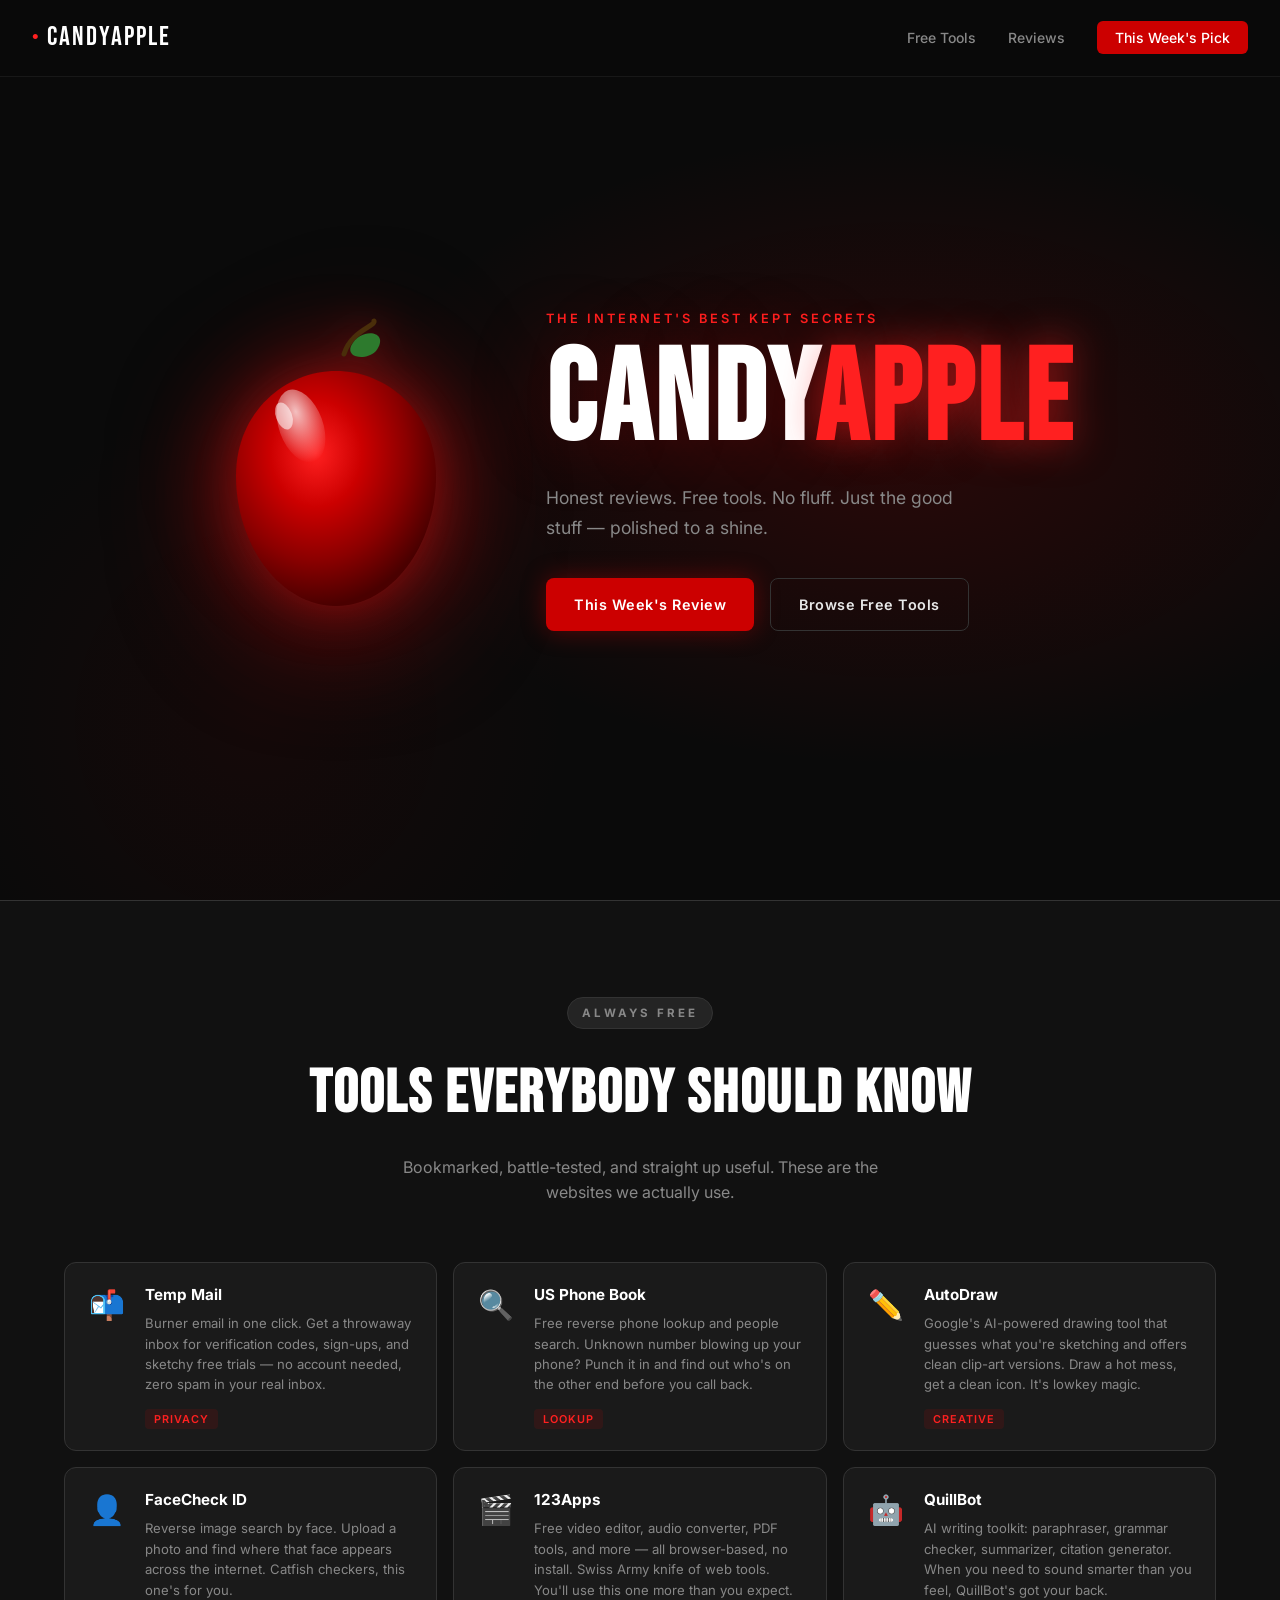
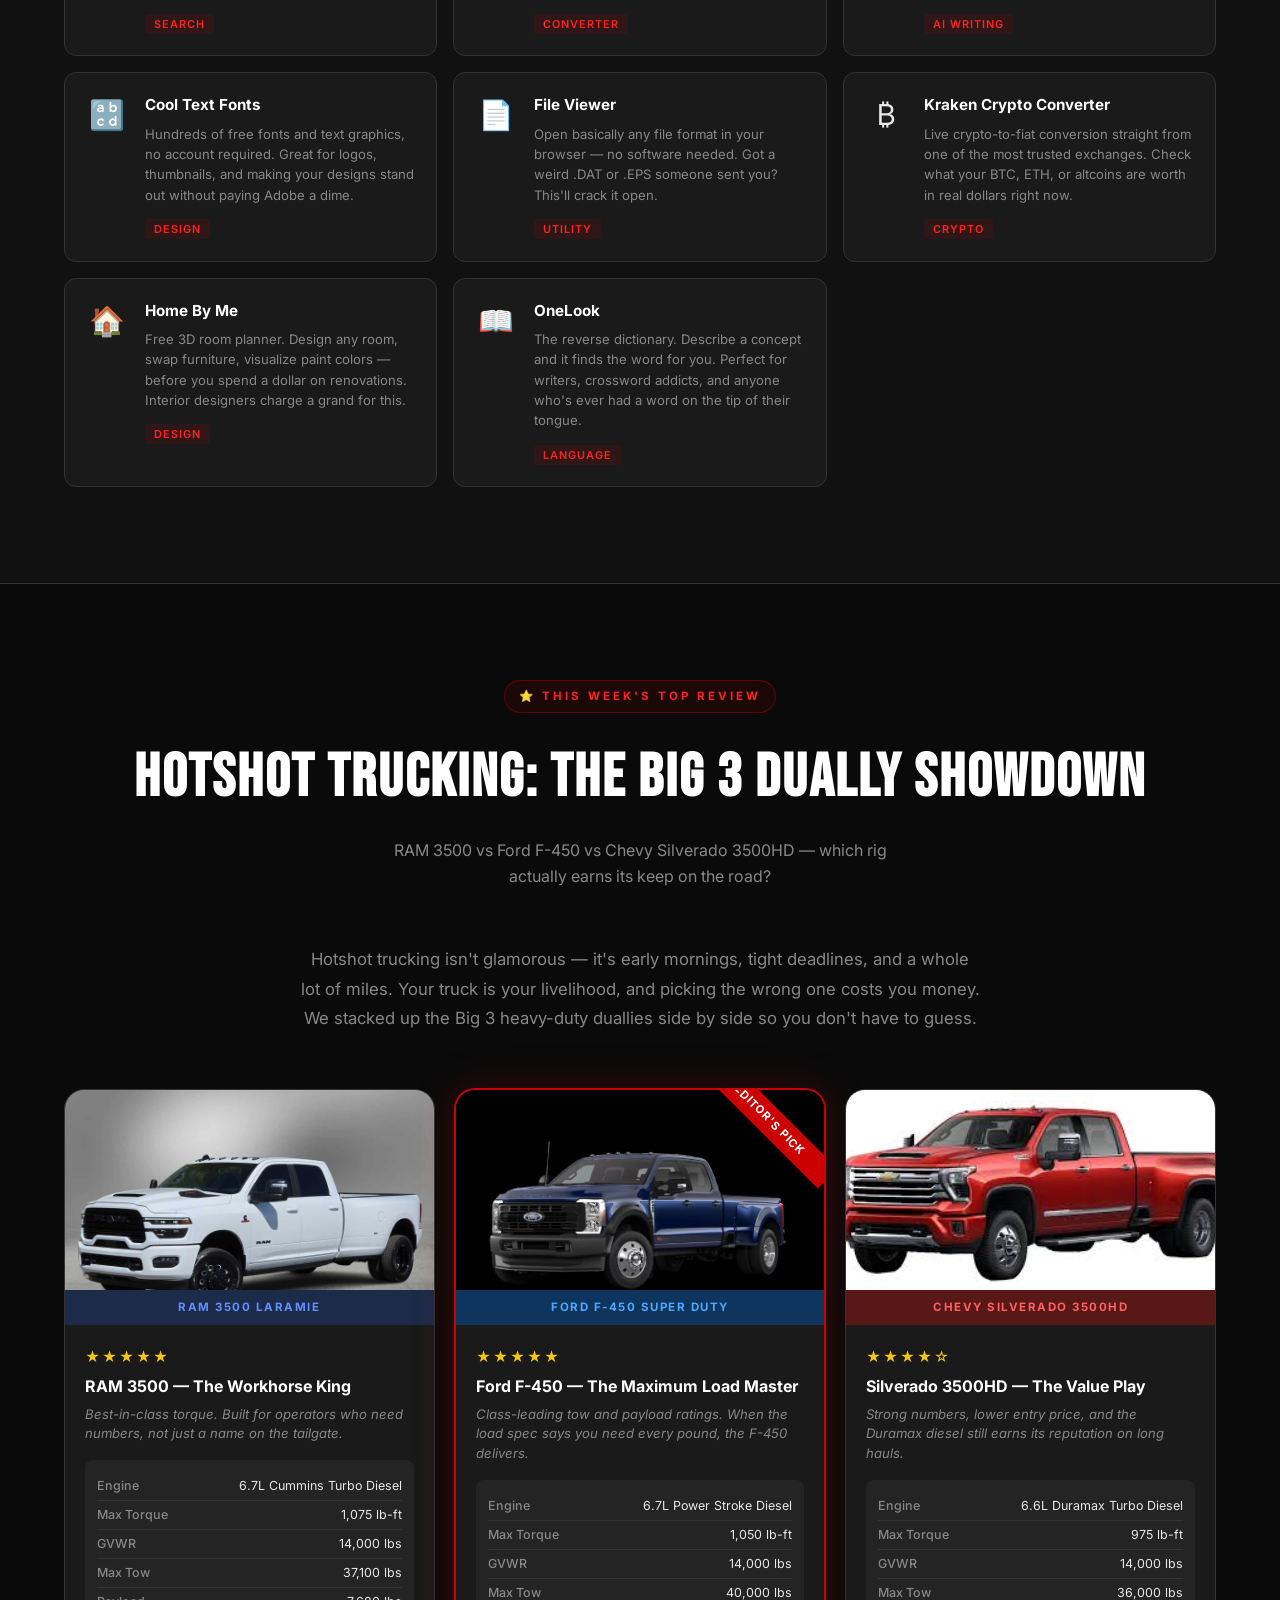
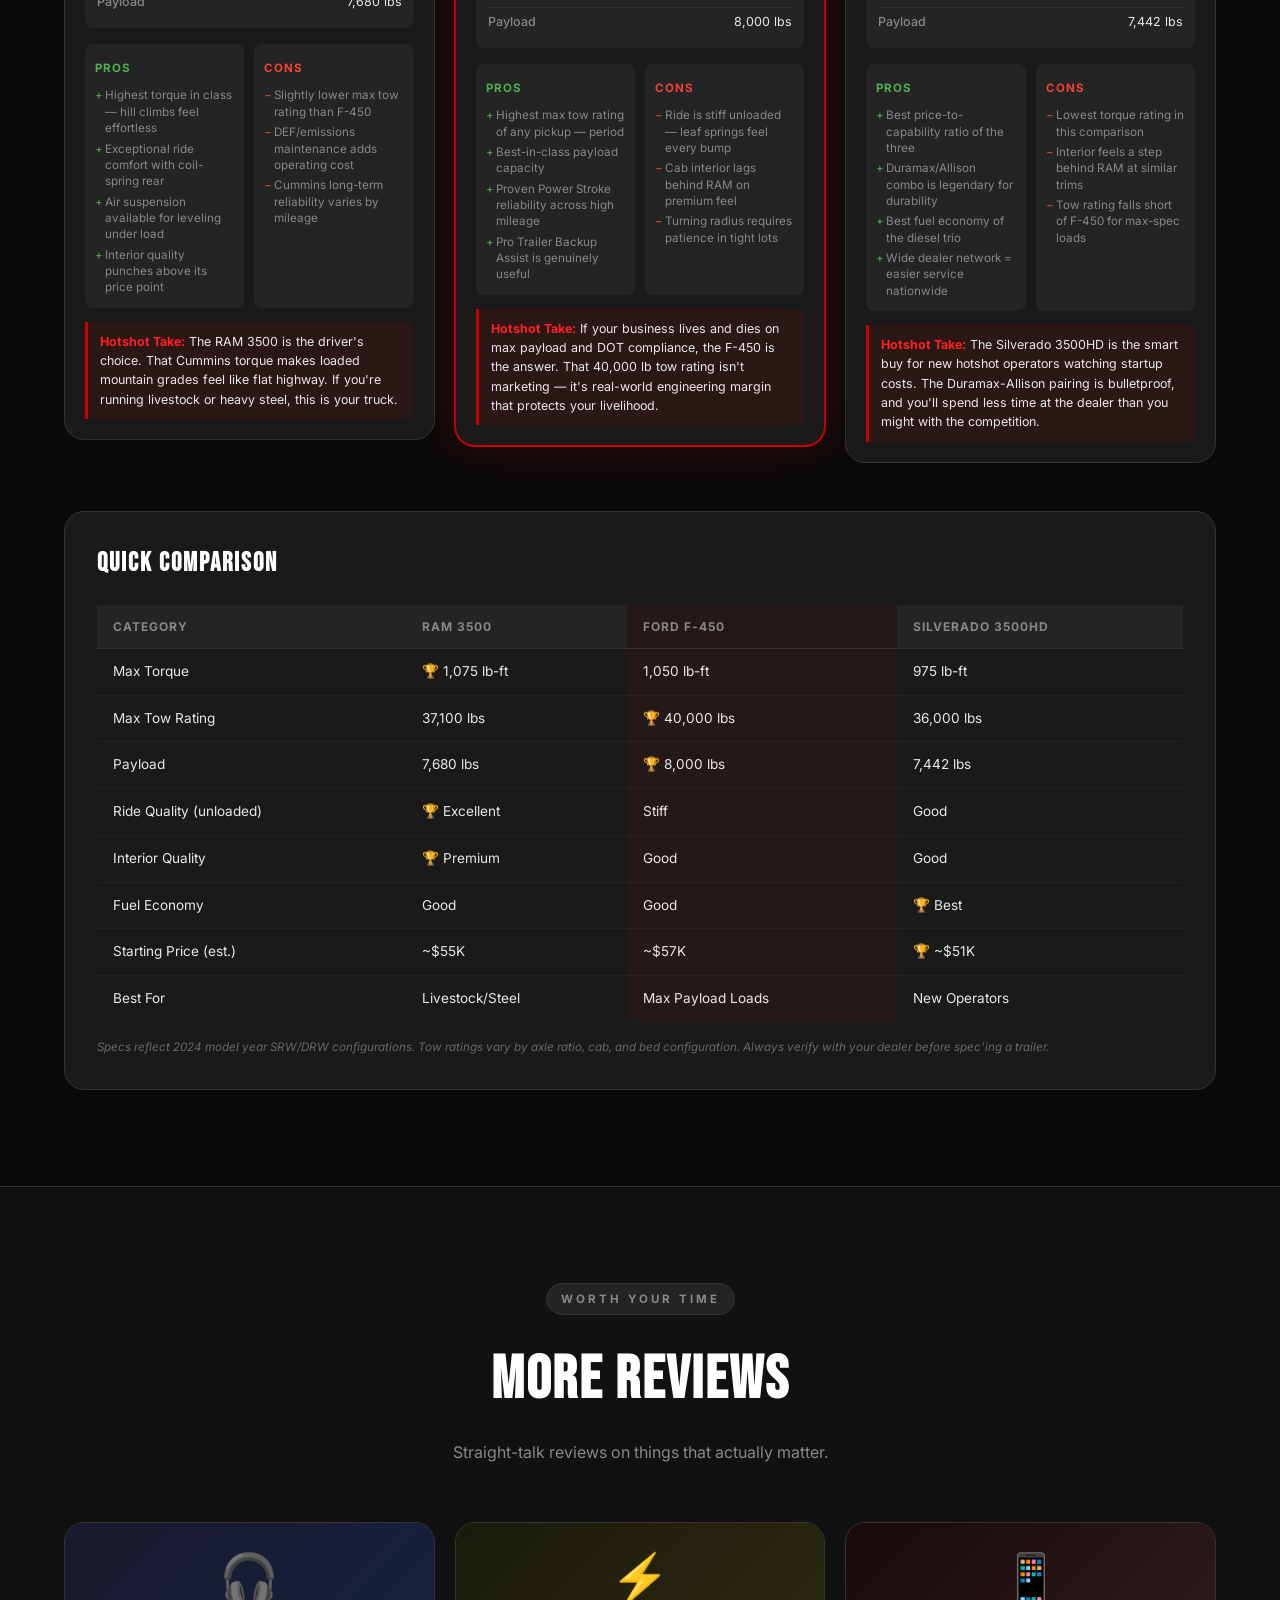
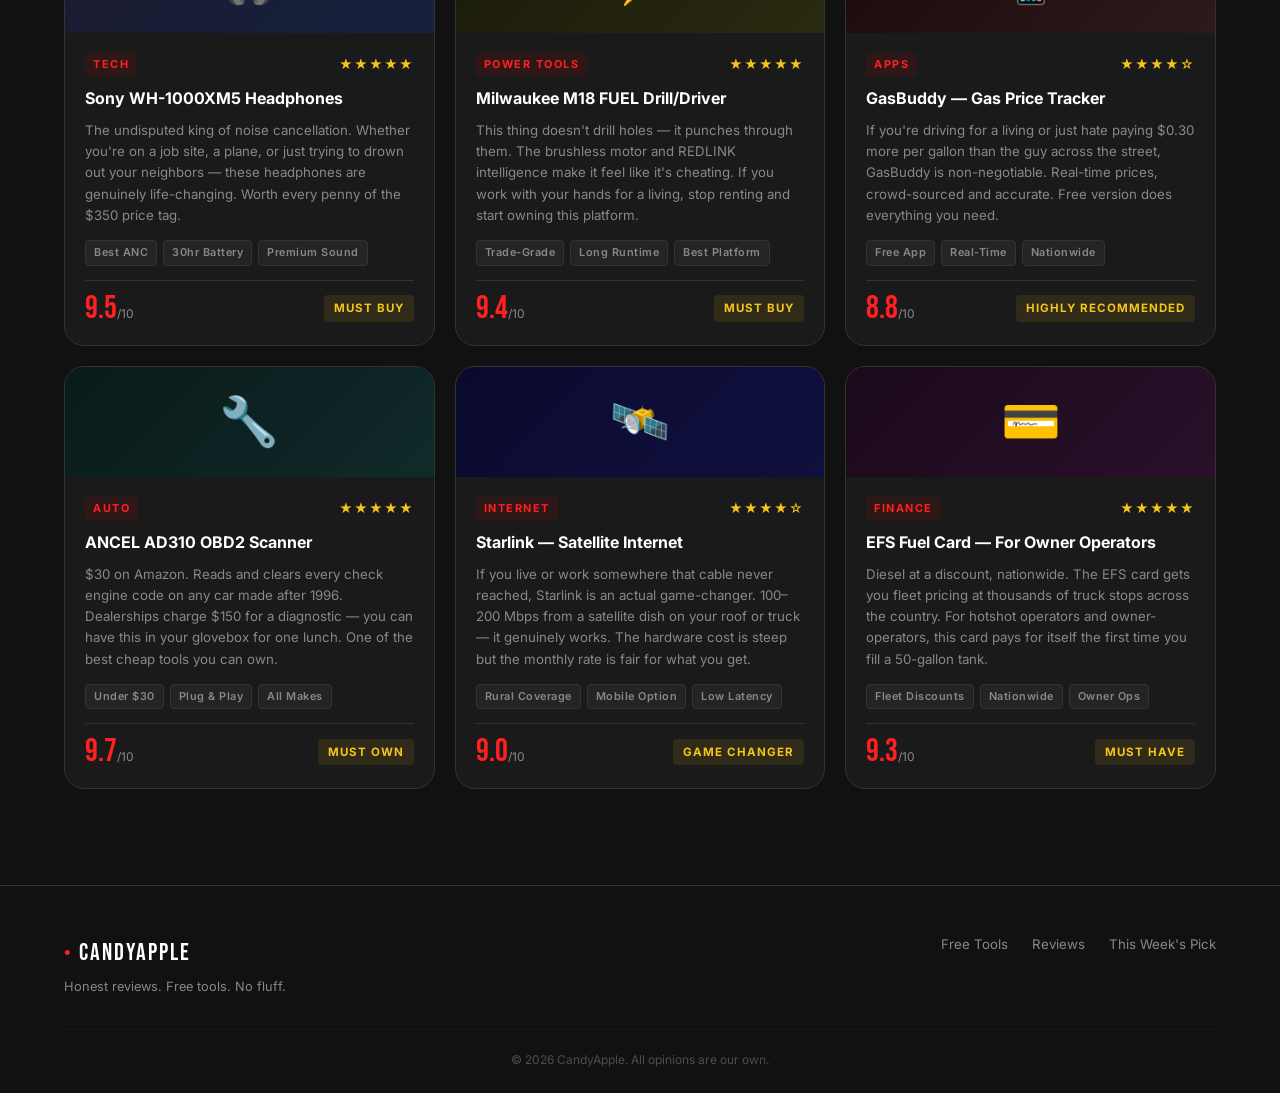
==== index.html @ c49ccd44 "Build CandyApple app — reviews platform with hotshot truck showdown - Hero with glossy candy apple S" ====
<!DOCTYPE html>
<html lang="en">
<head>
  <meta charset="UTF-8" />
  <meta name="viewport" content="width=device-width, initial-scale=1.0" />
  <title>CandyApple — Reviews & Free Tools Worth Knowing</title>
  <link rel="preconnect" href="https://fonts.googleapis.com" />
  <link href="https://fonts.googleapis.com/css2?family=Bebas+Neue&family=Inter:wght@400;500;600;700&display=swap" rel="stylesheet" />
  <link rel="stylesheet" href="style.css" />
</head>
<body>

  <!-- NAV -->
  <nav class="nav">
    <a href="#" class="nav-logo">
      <span class="apple-dot">&#8226;</span> CandyApple
    </a>
    <ul class="nav-links">
      <li><a href="#tools">Free Tools</a></li>
      <li><a href="#reviews">Reviews</a></li>
      <li><a href="#top-review" class="nav-cta">This Week's Pick</a></li>
    </ul>
  </nav>

  <!-- HERO -->
  <section class="hero" id="home">
    <div class="hero-bg"></div>
    <div class="apple-visual">
      <div class="apple-glow"></div>
      <svg class="apple-svg" viewBox="0 0 260 300" xmlns="http://www.w3.org/2000/svg">
        <!-- stem -->
        <path d="M138 38 C145 15, 170 10, 168 5" stroke="#4a2e0a" stroke-width="5" fill="none" stroke-linecap="round"/>
        <!-- leaf -->
        <path d="M145 30 C155 10, 185 15, 170 35 C160 45, 140 42, 145 30Z" fill="#2d7a2d"/>
        <!-- apple body -->
        <path d="M130 55 C80 55, 30 95, 30 160 C30 230, 75 290, 130 290 C185 290, 230 230, 230 160 C230 95, 180 55, 130 55Z" fill="url(#appleGradient)"/>
        <!-- shine highlight -->
        <ellipse cx="95" cy="110" rx="22" ry="38" fill="url(#shineGrad)" transform="rotate(-20 95 110)"/>
        <!-- small secondary shine -->
        <ellipse cx="78" cy="100" rx="8" ry="14" fill="rgba(255,255,255,0.55)" transform="rotate(-20 78 100)"/>
        <defs>
          <radialGradient id="appleGradient" cx="40%" cy="35%" r="65%">
            <stop offset="0%" stop-color="#ff2020"/>
            <stop offset="35%" stop-color="#cc0000"/>
            <stop offset="70%" stop-color="#8b0000"/>
            <stop offset="100%" stop-color="#4a0000"/>
          </radialGradient>
          <radialGradient id="shineGrad" cx="50%" cy="30%" r="70%">
            <stop offset="0%" stop-color="rgba(255,255,255,0.75)"/>
            <stop offset="100%" stop-color="rgba(255,255,255,0)"/>
          </radialGradient>
        </defs>
      </svg>
    </div>
    <div class="hero-text">
      <p class="hero-eyebrow">The Internet's Best Kept Secrets</p>
      <h1 class="hero-title">Candy<span class="red">Apple</span></h1>
      <p class="hero-sub">Honest reviews. Free tools. No fluff. Just the good stuff — polished to a shine.</p>
      <div class="hero-btns">
        <a href="#top-review" class="btn btn-red">This Week's Review</a>
        <a href="#tools" class="btn btn-outline">Browse Free Tools</a>
      </div>
    </div>
  </section>

  <!-- FREE TOOLS GRID -->
  <section class="section tools-section" id="tools">
    <div class="container">
      <div class="section-header">
        <span class="section-tag">Always Free</span>
        <h2>Tools Everybody Should Know</h2>
        <p>Bookmarked, battle-tested, and straight up useful. These are the websites we actually use.</p>
      </div>
      <div class="tools-grid">

        <a href="https://temp-mail.org/en/" target="_blank" class="tool-card">
          <div class="tool-icon">📬</div>
          <div class="tool-body">
            <h3>Temp Mail</h3>
            <p>Burner email in one click. Get a throwaway inbox for verification codes, sign-ups, and sketchy free trials — no account needed, zero spam in your real inbox.</p>
            <span class="tool-tag">Privacy</span>
          </div>
        </a>

        <a href="https://www.usphonebook.com/" target="_blank" class="tool-card">
          <div class="tool-icon">🔍</div>
          <div class="tool-body">
            <h3>US Phone Book</h3>
            <p>Free reverse phone lookup and people search. Unknown number blowing up your phone? Punch it in and find out who's on the other end before you call back.</p>
            <span class="tool-tag">Lookup</span>
          </div>
        </a>

        <a href="https://autodraw.com/" target="_blank" class="tool-card">
          <div class="tool-icon">✏️</div>
          <div class="tool-body">
            <h3>AutoDraw</h3>
            <p>Google's AI-powered drawing tool that guesses what you're sketching and offers clean clip-art versions. Draw a hot mess, get a clean icon. It's lowkey magic.</p>
            <span class="tool-tag">Creative</span>
          </div>
        </a>

        <a href="https://facecheck.id/" target="_blank" class="tool-card">
          <div class="tool-icon">👤</div>
          <div class="tool-body">
            <h3>FaceCheck ID</h3>
            <p>Reverse image search by face. Upload a photo and find where that face appears across the internet. Catfish checkers, this one's for you.</p>
            <span class="tool-tag">Search</span>
          </div>
        </a>

        <a href="https://123apps.com" target="_blank" class="tool-card">
          <div class="tool-icon">🎬</div>
          <div class="tool-body">
            <h3>123Apps</h3>
            <p>Free video editor, audio converter, PDF tools, and more — all browser-based, no install. Swiss Army knife of web tools. You'll use this one more than you expect.</p>
            <span class="tool-tag">Converter</span>
          </div>
        </a>

        <a href="https://quillbot.com/" target="_blank" class="tool-card">
          <div class="tool-icon">🤖</div>
          <div class="tool-body">
            <h3>QuillBot</h3>
            <p>AI writing toolkit: paraphraser, grammar checker, summarizer, citation generator. When you need to sound smarter than you feel, QuillBot's got your back.</p>
            <span class="tool-tag">AI Writing</span>
          </div>
        </a>

        <a href="https://cooltext.com/Fonts" target="_blank" class="tool-card">
          <div class="tool-icon">🔡</div>
          <div class="tool-body">
            <h3>Cool Text Fonts</h3>
            <p>Hundreds of free fonts and text graphics, no account required. Great for logos, thumbnails, and making your designs stand out without paying Adobe a dime.</p>
            <span class="tool-tag">Design</span>
          </div>
        </a>

        <a href="https://filext.com/online-file-viewer.html" target="_blank" class="tool-card">
          <div class="tool-icon">📄</div>
          <div class="tool-body">
            <h3>File Viewer</h3>
            <p>Open basically any file format in your browser — no software needed. Got a weird .DAT or .EPS someone sent you? This'll crack it open.</p>
            <span class="tool-tag">Utility</span>
          </div>
        </a>

        <a href="https://www.kraken.com/convert/btc" target="_blank" class="tool-card">
          <div class="tool-icon">₿</div>
          <div class="tool-body">
            <h3>Kraken Crypto Converter</h3>
            <p>Live crypto-to-fiat conversion straight from one of the most trusted exchanges. Check what your BTC, ETH, or altcoins are worth in real dollars right now.</p>
            <span class="tool-tag">Crypto</span>
          </div>
        </a>

        <a href="https://home.by.me" target="_blank" class="tool-card">
          <div class="tool-icon">🏠</div>
          <div class="tool-body">
            <h3>Home By Me</h3>
            <p>Free 3D room planner. Design any room, swap furniture, visualize paint colors — before you spend a dollar on renovations. Interior designers charge a grand for this.</p>
            <span class="tool-tag">Design</span>
          </div>
        </a>

        <a href="https://onelook.com" target="_blank" class="tool-card">
          <div class="tool-icon">📖</div>
          <div class="tool-body">
            <h3>OneLook</h3>
            <p>The reverse dictionary. Describe a concept and it finds the word for you. Perfect for writers, crossword addicts, and anyone who's ever had a word on the tip of their tongue.</p>
            <span class="tool-tag">Language</span>
          </div>
        </a>

      </div>
    </div>
  </section>

  <!-- TOP REVIEW THIS WEEK -->
  <section class="section top-review-section" id="top-review">
    <div class="container">
      <div class="section-header">
        <span class="section-tag red-tag">⭐ This Week's Top Review</span>
        <h2>Hotshot Trucking: The Big 3 Dually Showdown</h2>
        <p>RAM 3500 vs Ford F-450 vs Chevy Silverado 3500HD — which rig actually earns its keep on the road?</p>
      </div>

      <div class="feature-review">
        <div class="review-intro">
          <p>Hotshot trucking isn't glamorous — it's early mornings, tight deadlines, and a whole lot of miles. Your truck is your livelihood, and picking the wrong one costs you money. We stacked up the Big 3 heavy-duty duallies side by side so you don't have to guess.</p>
        </div>

        <div class="truck-cards">

          <!-- RAM 3500 -->
          <div class="truck-card">
            <div class="truck-img-wrap">
              <img src="assets/ram_3500.jpg" alt="RAM 3500 Dually towing livestock trailer" loading="lazy" onerror="this.parentElement.classList.add('img-fallback')"/>
              <div class="truck-img-placeholder">🚛 RAM 3500</div>
            </div>
            <div class="truck-badge badge-ram">RAM 3500 Laramie</div>
            <div class="truck-content">
              <div class="truck-stars">★★★★★</div>
              <h3>RAM 3500 — The Workhorse King</h3>
              <p class="truck-verdict">Best-in-class torque. Built for operators who need numbers, not just a name on the tailgate.</p>
              <ul class="truck-specs">
                <li><span>Engine</span> 6.7L Cummins Turbo Diesel</li>
                <li><span>Max Torque</span> 1,075 lb-ft</li>
                <li><span>GVWR</span> 14,000 lbs</li>
                <li><span>Max Tow</span> 37,100 lbs</li>
                <li><span>Payload</span> 7,680 lbs</li>
              </ul>
              <div class="pros-cons">
                <div class="pros">
                  <strong>Pros</strong>
                  <ul>
                    <li>Highest torque in class — hill climbs feel effortless</li>
                    <li>Exceptional ride comfort with coil-spring rear</li>
                    <li>Air suspension available for leveling under load</li>
                    <li>Interior quality punches above its price point</li>
                  </ul>
                </div>
                <div class="cons">
                  <strong>Cons</strong>
                  <ul>
                    <li>Slightly lower max tow rating than F-450</li>
                    <li>DEF/emissions maintenance adds operating cost</li>
                    <li>Cummins long-term reliability varies by mileage</li>
                  </ul>
                </div>
              </div>
              <div class="hotshot-take">
                <strong>Hotshot Take:</strong> The RAM 3500 is the driver's choice. That Cummins torque makes loaded mountain grades feel like flat highway. If you're running livestock or heavy steel, this is your truck.
              </div>
            </div>
          </div>

          <!-- FORD F-450 -->
          <div class="truck-card truck-card-featured">
            <div class="featured-ribbon">Editor's Pick</div>
            <div class="truck-img-wrap">
              <img src="assets/f450.jpg" alt="Ford F-450 Super Duty Dually" loading="lazy" onerror="this.parentElement.classList.add('img-fallback')"/>
              <div class="truck-img-placeholder">🚛 F-450</div>
            </div>
            <div class="truck-badge badge-ford">Ford F-450 Super Duty</div>
            <div class="truck-content">
              <div class="truck-stars">★★★★★</div>
              <h3>Ford F-450 — The Maximum Load Master</h3>
              <p class="truck-verdict">Class-leading tow and payload ratings. When the load spec says you need every pound, the F-450 delivers.</p>
              <ul class="truck-specs">
                <li><span>Engine</span> 6.7L Power Stroke Diesel</li>
                <li><span>Max Torque</span> 1,050 lb-ft</li>
                <li><span>GVWR</span> 14,000 lbs</li>
                <li><span>Max Tow</span> 40,000 lbs</li>
                <li><span>Payload</span> 8,000 lbs</li>
              </ul>
              <div class="pros-cons">
                <div class="pros">
                  <strong>Pros</strong>
                  <ul>
                    <li>Highest max tow rating of any pickup — period</li>
                    <li>Best-in-class payload capacity</li>
                    <li>Proven Power Stroke reliability across high mileage</li>
                    <li>Pro Trailer Backup Assist is genuinely useful</li>
                  </ul>
                </div>
                <div class="cons">
                  <strong>Cons</strong>
                  <ul>
                    <li>Ride is stiff unloaded — leaf springs feel every bump</li>
                    <li>Cab interior lags behind RAM on premium feel</li>
                    <li>Turning radius requires patience in tight lots</li>
                  </ul>
                </div>
              </div>
              <div class="hotshot-take">
                <strong>Hotshot Take:</strong> If your business lives and dies on max payload and DOT compliance, the F-450 is the answer. That 40,000 lb tow rating isn't marketing — it's real-world engineering margin that protects your livelihood.
              </div>
            </div>
          </div>

          <!-- CHEVY 3500HD -->
          <div class="truck-card">
            <div class="truck-img-wrap">
              <img src="assets/silverado_3500.jpg" alt="Chevrolet Silverado 3500HD towing tractor" loading="lazy" onerror="this.parentElement.classList.add('img-fallback')"/>
              <div class="truck-img-placeholder">🚛 Silverado 3500HD</div>
            </div>
            <div class="truck-badge badge-chevy">Chevy Silverado 3500HD</div>
            <div class="truck-content">
              <div class="truck-stars">★★★★☆</div>
              <h3>Silverado 3500HD — The Value Play</h3>
              <p class="truck-verdict">Strong numbers, lower entry price, and the Duramax diesel still earns its reputation on long hauls.</p>
              <ul class="truck-specs">
                <li><span>Engine</span> 6.6L Duramax Turbo Diesel</li>
                <li><span>Max Torque</span> 975 lb-ft</li>
                <li><span>GVWR</span> 14,000 lbs</li>
                <li><span>Max Tow</span> 36,000 lbs</li>
                <li><span>Payload</span> 7,442 lbs</li>
              </ul>
              <div class="pros-cons">
                <div class="pros">
                  <strong>Pros</strong>
                  <ul>
                    <li>Best price-to-capability ratio of the three</li>
                    <li>Duramax/Allison combo is legendary for durability</li>
                    <li>Best fuel economy of the diesel trio</li>
                    <li>Wide dealer network = easier service nationwide</li>
                  </ul>
                </div>
                <div class="cons">
                  <strong>Cons</strong>
                  <ul>
                    <li>Lowest torque rating in this comparison</li>
                    <li>Interior feels a step behind RAM at similar trims</li>
                    <li>Tow rating falls short of F-450 for max-spec loads</li>
                  </ul>
                </div>
              </div>
              <div class="hotshot-take">
                <strong>Hotshot Take:</strong> The Silverado 3500HD is the smart buy for new hotshot operators watching startup costs. The Duramax-Allison pairing is bulletproof, and you'll spend less time at the dealer than you might with the competition.
              </div>
            </div>
          </div>

        </div>

        <!-- VERDICT TABLE -->
        <div class="verdict-table-wrap">
          <h3 class="verdict-title">Quick Comparison</h3>
          <div class="table-scroll">
            <table class="verdict-table">
              <thead>
                <tr>
                  <th>Category</th>
                  <th>RAM 3500</th>
                  <th class="highlight-col">Ford F-450</th>
                  <th>Silverado 3500HD</th>
                </tr>
              </thead>
              <tbody>
                <tr><td>Max Torque</td><td>🏆 1,075 lb-ft</td><td class="highlight-col">1,050 lb-ft</td><td>975 lb-ft</td></tr>
                <tr><td>Max Tow Rating</td><td>37,100 lbs</td><td class="highlight-col">🏆 40,000 lbs</td><td>36,000 lbs</td></tr>
                <tr><td>Payload</td><td>7,680 lbs</td><td class="highlight-col">🏆 8,000 lbs</td><td>7,442 lbs</td></tr>
                <tr><td>Ride Quality (unloaded)</td><td>🏆 Excellent</td><td class="highlight-col">Stiff</td><td>Good</td></tr>
                <tr><td>Interior Quality</td><td>🏆 Premium</td><td class="highlight-col">Good</td><td>Good</td></tr>
                <tr><td>Fuel Economy</td><td>Good</td><td class="highlight-col">Good</td><td>🏆 Best</td></tr>
                <tr><td>Starting Price (est.)</td><td>~$55K</td><td class="highlight-col">~$57K</td><td>🏆 ~$51K</td></tr>
                <tr><td>Best For</td><td>Livestock/Steel</td><td class="highlight-col">Max Payload Loads</td><td>New Operators</td></tr>
              </tbody>
            </table>
          </div>
          <p class="verdict-note">Specs reflect 2024 model year SRW/DRW configurations. Tow ratings vary by axle ratio, cab, and bed configuration. Always verify with your dealer before spec'ing a trailer.</p>
        </div>
      </div>
    </div>
  </section>

  <!-- OTHER REVIEWS -->
  <section class="section reviews-section" id="reviews">
    <div class="container">
      <div class="section-header">
        <span class="section-tag">Worth Your Time</span>
        <h2>More Reviews</h2>
        <p>Straight-talk reviews on things that actually matter.</p>
      </div>

      <div class="review-grid">

        <div class="review-card">
          <div class="review-thumb review-thumb-1">
            <span class="review-emoji">🎧</span>
          </div>
          <div class="review-content">
            <div class="review-meta">
              <span class="review-cat">Tech</span>
              <span class="review-rating">★★★★★</span>
            </div>
            <h3>Sony WH-1000XM5 Headphones</h3>
            <p>The undisputed king of noise cancellation. Whether you're on a job site, a plane, or just trying to drown out your neighbors — these headphones are genuinely life-changing. Worth every penny of the $350 price tag.</p>
            <div class="review-tags">
              <span>Best ANC</span>
              <span>30hr Battery</span>
              <span>Premium Sound</span>
            </div>
            <div class="review-bottom">
              <span class="review-score">9.5<small>/10</small></span>
              <span class="review-label">Must Buy</span>
            </div>
          </div>
        </div>

        <div class="review-card">
          <div class="review-thumb review-thumb-2">
            <span class="review-emoji">⚡</span>
          </div>
          <div class="review-content">
            <div class="review-meta">
              <span class="review-cat">Power Tools</span>
              <span class="review-rating">★★★★★</span>
            </div>
            <h3>Milwaukee M18 FUEL Drill/Driver</h3>
            <p>This thing doesn't drill holes — it punches through them. The brushless motor and REDLINK intelligence make it feel like it's cheating. If you work with your hands for a living, stop renting and start owning this platform.</p>
            <div class="review-tags">
              <span>Trade-Grade</span>
              <span>Long Runtime</span>
              <span>Best Platform</span>
            </div>
            <div class="review-bottom">
              <span class="review-score">9.4<small>/10</small></span>
              <span class="review-label">Must Buy</span>
            </div>
          </div>
        </div>

        <div class="review-card">
          <div class="review-thumb review-thumb-3">
            <span class="review-emoji">📱</span>
          </div>
          <div class="review-content">
            <div class="review-meta">
              <span class="review-cat">Apps</span>
              <span class="review-rating">★★★★☆</span>
            </div>
            <h3>GasBuddy — Gas Price Tracker</h3>
            <p>If you're driving for a living or just hate paying $0.30 more per gallon than the guy across the street, GasBuddy is non-negotiable. Real-time prices, crowd-sourced and accurate. Free version does everything you need.</p>
            <div class="review-tags">
              <span>Free App</span>
              <span>Real-Time</span>
              <span>Nationwide</span>
            </div>
            <div class="review-bottom">
              <span class="review-score">8.8<small>/10</small></span>
              <span class="review-label">Highly Recommended</span>
            </div>
          </div>
        </div>

        <div class="review-card">
          <div class="review-thumb review-thumb-4">
            <span class="review-emoji">🔧</span>
          </div>
          <div class="review-content">
            <div class="review-meta">
              <span class="review-cat">Auto</span>
              <span class="review-rating">★★★★★</span>
            </div>
            <h3>ANCEL AD310 OBD2 Scanner</h3>
            <p>$30 on Amazon. Reads and clears every check engine code on any car made after 1996. Dealerships charge $150 for a diagnostic — you can have this in your glovebox for one lunch. One of the best cheap tools you can own.</p>
            <div class="review-tags">
              <span>Under $30</span>
              <span>Plug & Play</span>
              <span>All Makes</span>
            </div>
            <div class="review-bottom">
              <span class="review-score">9.7<small>/10</small></span>
              <span class="review-label">Must Own</span>
            </div>
          </div>
        </div>

        <div class="review-card">
          <div class="review-thumb review-thumb-5">
            <span class="review-emoji">🛰️</span>
          </div>
          <div class="review-content">
            <div class="review-meta">
              <span class="review-cat">Internet</span>
              <span class="review-rating">★★★★☆</span>
            </div>
            <h3>Starlink — Satellite Internet</h3>
            <p>If you live or work somewhere that cable never reached, Starlink is an actual game-changer. 100–200 Mbps from a satellite dish on your roof or truck — it genuinely works. The hardware cost is steep but the monthly rate is fair for what you get.</p>
            <div class="review-tags">
              <span>Rural Coverage</span>
              <span>Mobile Option</span>
              <span>Low Latency</span>
            </div>
            <div class="review-bottom">
              <span class="review-score">9.0<small>/10</small></span>
              <span class="review-label">Game Changer</span>
            </div>
          </div>
        </div>

        <div class="review-card">
          <div class="review-thumb review-thumb-6">
            <span class="review-emoji">💳</span>
          </div>
          <div class="review-content">
            <div class="review-meta">
              <span class="review-cat">Finance</span>
              <span class="review-rating">★★★★★</span>
            </div>
            <h3>EFS Fuel Card — For Owner Operators</h3>
            <p>Diesel at a discount, nationwide. The EFS card gets you fleet pricing at thousands of truck stops across the country. For hotshot operators and owner-operators, this card pays for itself the first time you fill a 50-gallon tank.</p>
            <div class="review-tags">
              <span>Fleet Discounts</span>
              <span>Nationwide</span>
              <span>Owner Ops</span>
            </div>
            <div class="review-bottom">
              <span class="review-score">9.3<small>/10</small></span>
              <span class="review-label">Must Have</span>
            </div>
          </div>
        </div>

      </div>
    </div>
  </section>

  <!-- FOOTER -->
  <footer class="footer">
    <div class="container">
      <div class="footer-inner">
        <div class="footer-brand">
          <span class="apple-dot">&#8226;</span> CandyApple
          <p>Honest reviews. Free tools. No fluff.</p>
        </div>
        <div class="footer-links">
          <a href="#tools">Free Tools</a>
          <a href="#reviews">Reviews</a>
          <a href="#top-review">This Week's Pick</a>
        </div>
      </div>
      <p class="footer-copy">&copy; 2026 CandyApple. All opinions are our own.</p>
    </div>
  </footer>

  <script src="app.js"></script>
</body>
</html>
---- style.css ----
/* ===== RESET & BASE ===== */
*, *::before, *::after { box-sizing: border-box; margin: 0; padding: 0; }

:root {
  --red: #cc0000;
  --red-bright: #ff2020;
  --red-dark: #8b0000;
  --black: #0a0a0a;
  --dark: #111111;
  --dark2: #1a1a1a;
  --dark3: #242424;
  --gray: #2e2e2e;
  --border: #333;
  --text: #e8e8e8;
  --text-muted: #888;
  --white: #ffffff;
  --gold: #f5c518;
  --radius: 12px;
  --radius-lg: 20px;
  --shadow: 0 4px 24px rgba(0,0,0,0.4);
  --shadow-red: 0 0 40px rgba(204,0,0,0.25);
}

html { scroll-behavior: smooth; }

body {
  font-family: 'Inter', sans-serif;
  background: var(--black);
  color: var(--text);
  line-height: 1.6;
  overflow-x: hidden;
}

a { color: inherit; text-decoration: none; }
img { max-width: 100%; display: block; }
ul { list-style: none; }

.container {
  max-width: 1200px;
  margin: 0 auto;
  padding: 0 24px;
}

/* ===== NAV ===== */
.nav {
  position: fixed;
  top: 0; left: 0; right: 0;
  z-index: 100;
  display: flex;
  align-items: center;
  justify-content: space-between;
  padding: 16px 32px;
  background: rgba(10,10,10,0.88);
  backdrop-filter: blur(14px);
  border-bottom: 1px solid rgba(255,255,255,0.06);
}

.nav-logo {
  font-family: 'Bebas Neue', sans-serif;
  font-size: 1.7rem;
  letter-spacing: 2px;
  color: var(--white);
  display: flex;
  align-items: center;
  gap: 6px;
}

.apple-dot { color: var(--red-bright); font-size: 1.4rem; }

.nav-links {
  display: flex;
  align-items: center;
  gap: 32px;
}

.nav-links a {
  font-size: 0.875rem;
  font-weight: 500;
  color: var(--text-muted);
  transition: color 0.2s;
}

.nav-links a:hover { color: var(--white); }

.nav-cta {
  background: var(--red);
  color: var(--white) !important;
  padding: 8px 18px;
  border-radius: 6px;
  transition: background 0.2s !important;
}
.nav-cta:hover { background: var(--red-bright) !important; }

/* ===== HERO ===== */
.hero {
  min-height: 100vh;
  display: flex;
  align-items: center;
  justify-content: center;
  gap: 80px;
  padding: 120px 48px 80px;
  position: relative;
  overflow: hidden;
}

.hero-bg {
  position: absolute;
  inset: 0;
  background:
    radial-gradient(ellipse 60% 50% at 70% 50%, rgba(180,0,0,0.18) 0%, transparent 70%),
    radial-gradient(ellipse 40% 60% at 20% 80%, rgba(100,0,0,0.12) 0%, transparent 60%),
    var(--black);
  z-index: 0;
}

.apple-visual {
  position: relative;
  flex-shrink: 0;
  z-index: 1;
}

.apple-glow {
  position: absolute;
  top: 50%; left: 50%;
  transform: translate(-50%,-50%);
  width: 320px; height: 320px;
  border-radius: 50%;
  background: radial-gradient(circle, rgba(220,0,0,0.35) 0%, transparent 70%);
  filter: blur(30px);
  animation: pulse 3s ease-in-out infinite;
}

@keyframes pulse {
  0%, 100% { opacity: 0.7; transform: translate(-50%,-50%) scale(1); }
  50% { opacity: 1; transform: translate(-50%,-50%) scale(1.08); }
}

.apple-svg {
  width: 260px;
  height: 300px;
  filter: drop-shadow(0 20px 60px rgba(200,0,0,0.5)) drop-shadow(0 0 20px rgba(255,40,40,0.3));
  animation: float 4s ease-in-out infinite;
}

@keyframes float {
  0%, 100% { transform: translateY(0px); }
  50% { transform: translateY(-12px); }
}

.hero-text {
  position: relative;
  z-index: 1;
  max-width: 560px;
}

.hero-eyebrow {
  font-size: 0.8rem;
  font-weight: 600;
  letter-spacing: 3px;
  text-transform: uppercase;
  color: var(--red-bright);
  margin-bottom: 12px;
}

.hero-title {
  font-family: 'Bebas Neue', sans-serif;
  font-size: clamp(5rem, 10vw, 8rem);
  line-height: 0.95;
  letter-spacing: 4px;
  color: var(--white);
  text-shadow: 0 0 80px rgba(200,0,0,0.3);
  margin-bottom: 20px;
}

.hero-title .red {
  color: var(--red-bright);
  text-shadow: 0 0 40px rgba(255,30,30,0.6);
}

.hero-sub {
  font-size: 1.1rem;
  color: var(--text-muted);
  line-height: 1.7;
  margin-bottom: 36px;
  max-width: 440px;
}

.hero-btns {
  display: flex;
  gap: 16px;
  flex-wrap: wrap;
}

.btn {
  display: inline-flex;
  align-items: center;
  padding: 14px 28px;
  border-radius: 8px;
  font-size: 0.9rem;
  font-weight: 600;
  letter-spacing: 0.5px;
  transition: all 0.2s;
}

.btn-red {
  background: var(--red);
  color: var(--white);
  box-shadow: 0 0 24px rgba(200,0,0,0.4);
}
.btn-red:hover {
  background: var(--red-bright);
  box-shadow: 0 0 40px rgba(255,30,30,0.5);
  transform: translateY(-2px);
}

.btn-outline {
  border: 1px solid var(--border);
  color: var(--text);
  background: transparent;
}
.btn-outline:hover {
  border-color: var(--text-muted);
  background: rgba(255,255,255,0.04);
  transform: translateY(-2px);
}

/* ===== SECTIONS ===== */
.section {
  padding: 96px 0;
}

.section-header {
  text-align: center;
  margin-bottom: 56px;
}

.section-tag {
  display: inline-block;
  font-size: 0.72rem;
  font-weight: 700;
  letter-spacing: 3px;
  text-transform: uppercase;
  color: var(--text-muted);
  background: var(--dark3);
  border: 1px solid var(--border);
  padding: 6px 14px;
  border-radius: 100px;
  margin-bottom: 16px;
}

.red-tag {
  color: var(--red-bright);
  border-color: rgba(204,0,0,0.4);
  background: rgba(204,0,0,0.1);
}

.section-header h2 {
  font-family: 'Bebas Neue', sans-serif;
  font-size: clamp(2.4rem, 5vw, 3.8rem);
  letter-spacing: 2px;
  color: var(--white);
  margin-bottom: 12px;
}

.section-header p {
  font-size: 1rem;
  color: var(--text-muted);
  max-width: 540px;
  margin: 0 auto;
}

/* ===== TOOLS GRID ===== */
.tools-section {
  background: var(--dark);
  border-top: 1px solid var(--border);
  border-bottom: 1px solid var(--border);
}

.tools-grid {
  display: grid;
  grid-template-columns: repeat(auto-fill, minmax(300px, 1fr));
  gap: 16px;
}

.tool-card {
  display: flex;
  gap: 16px;
  background: var(--dark2);
  border: 1px solid var(--border);
  border-radius: var(--radius);
  padding: 20px;
  transition: all 0.22s;
  cursor: pointer;
}

.tool-card:hover {
  border-color: var(--red);
  background: var(--dark3);
  transform: translateY(-3px);
  box-shadow: var(--shadow-red);
}

.tool-icon {
  font-size: 1.8rem;
  flex-shrink: 0;
  width: 44px;
  height: 44px;
  display: flex;
  align-items: center;
  justify-content: center;
}

.tool-body h3 {
  font-size: 0.95rem;
  font-weight: 700;
  color: var(--white);
  margin-bottom: 6px;
}

.tool-body p {
  font-size: 0.82rem;
  color: var(--text-muted);
  line-height: 1.55;
  margin-bottom: 10px;
}

.tool-tag {
  font-size: 0.68rem;
  font-weight: 600;
  letter-spacing: 1px;
  text-transform: uppercase;
  color: var(--red-bright);
  background: rgba(204,0,0,0.12);
  padding: 3px 9px;
  border-radius: 4px;
}

/* ===== TOP REVIEW ===== */
.top-review-section {
  background: var(--black);
}

.review-intro {
  text-align: center;
  max-width: 680px;
  margin: 0 auto 56px;
  font-size: 1.05rem;
  color: var(--text-muted);
  line-height: 1.75;
}

.truck-cards {
  display: grid;
  grid-template-columns: repeat(3, 1fr);
  gap: 20px;
  margin-bottom: 48px;
  align-items: start;
}

.truck-card {
  background: var(--dark2);
  border: 1px solid var(--border);
  border-radius: var(--radius-lg);
  overflow: hidden;
  transition: transform 0.2s, box-shadow 0.2s;
  position: relative;
}

.truck-card:hover {
  transform: translateY(-4px);
  box-shadow: var(--shadow);
}

.truck-card-featured {
  border-color: var(--red);
  box-shadow: 0 0 0 1px var(--red), var(--shadow-red);
}

.featured-ribbon {
  position: absolute;
  top: 16px; right: -28px;
  background: var(--red);
  color: white;
  font-size: 0.7rem;
  font-weight: 700;
  letter-spacing: 1px;
  text-transform: uppercase;
  padding: 5px 36px;
  transform: rotate(45deg);
  z-index: 2;
}

.truck-img-wrap {
  position: relative;
  height: 200px;
  background: var(--dark3);
  overflow: hidden;
}

.truck-img-wrap img {
  width: 100%;
  height: 100%;
  object-fit: cover;
  object-position: center;
}

.truck-img-placeholder {
  display: none;
  position: absolute;
  inset: 0;
  align-items: center;
  justify-content: center;
  font-size: 1.1rem;
  font-weight: 700;
  color: var(--text-muted);
  background: var(--dark3);
}

.truck-img-wrap.img-fallback img { display: none; }
.truck-img-wrap.img-fallback .truck-img-placeholder { display: flex; }

.truck-badge {
  font-size: 0.72rem;
  font-weight: 700;
  letter-spacing: 1.5px;
  text-transform: uppercase;
  padding: 8px 16px;
  text-align: center;
}

.badge-ram { background: rgba(30,60,120,0.5); color: #6090ff; }
.badge-ford { background: rgba(0,80,160,0.5); color: #4da8ff; }
.badge-chevy { background: rgba(180,20,20,0.4); color: #ff6060; }

.truck-content {
  padding: 20px;
}

.truck-stars {
  color: var(--gold);
  font-size: 0.9rem;
  margin-bottom: 8px;
  letter-spacing: 2px;
}

.truck-content h3 {
  font-size: 1rem;
  font-weight: 700;
  color: var(--white);
  margin-bottom: 8px;
  line-height: 1.3;
}

.truck-verdict {
  font-size: 0.82rem;
  color: var(--text-muted);
  font-style: italic;
  margin-bottom: 16px;
  line-height: 1.5;
}

.truck-specs {
  background: var(--dark3);
  border-radius: 8px;
  padding: 12px;
  margin-bottom: 16px;
}

.truck-specs li {
  display: flex;
  justify-content: space-between;
  font-size: 0.78rem;
  padding: 4px 0;
  border-bottom: 1px solid var(--border);
  color: var(--text);
}

.truck-specs li:last-child { border-bottom: none; }

.truck-specs li span {
  color: var(--text-muted);
  font-weight: 500;
}

.pros-cons {
  display: grid;
  grid-template-columns: 1fr 1fr;
  gap: 10px;
  margin-bottom: 14px;
}

.pros, .cons {
  background: var(--dark3);
  border-radius: 8px;
  padding: 10px;
}

.pros strong { color: #4caf50; font-size: 0.72rem; text-transform: uppercase; letter-spacing: 1px; }
.cons strong { color: #f44336; font-size: 0.72rem; text-transform: uppercase; letter-spacing: 1px; }

.pros ul, .cons ul {
  margin-top: 6px;
}

.pros li, .cons li {
  font-size: 0.73rem;
  color: var(--text-muted);
  padding: 2px 0 2px 10px;
  position: relative;
  line-height: 1.4;
}

.pros li::before { content: '+'; position: absolute; left: 0; color: #4caf50; }
.cons li::before { content: '−'; position: absolute; left: 0; color: #f44336; }

.hotshot-take {
  background: rgba(204,0,0,0.1);
  border-left: 3px solid var(--red);
  border-radius: 0 6px 6px 0;
  padding: 10px 12px;
  font-size: 0.78rem;
  color: var(--text);
  line-height: 1.55;
}

.hotshot-take strong { color: var(--red-bright); }

/* ===== VERDICT TABLE ===== */
.verdict-table-wrap {
  background: var(--dark2);
  border: 1px solid var(--border);
  border-radius: var(--radius-lg);
  padding: 32px;
}

.verdict-title {
  font-family: 'Bebas Neue', sans-serif;
  font-size: 1.6rem;
  letter-spacing: 2px;
  color: var(--white);
  margin-bottom: 20px;
}

.table-scroll { overflow-x: auto; }

.verdict-table {
  width: 100%;
  border-collapse: collapse;
  font-size: 0.85rem;
}

.verdict-table th {
  background: var(--dark3);
  color: var(--text-muted);
  font-size: 0.75rem;
  letter-spacing: 1px;
  text-transform: uppercase;
  padding: 12px 16px;
  text-align: left;
  border-bottom: 1px solid var(--border);
}

.verdict-table td {
  padding: 12px 16px;
  border-bottom: 1px solid rgba(255,255,255,0.04);
  color: var(--text);
}

.verdict-table tr:last-child td { border-bottom: none; }
.verdict-table tr:hover td { background: rgba(255,255,255,0.02); }

.highlight-col {
  background: rgba(204,0,0,0.06) !important;
}

.verdict-note {
  font-size: 0.73rem;
  color: var(--text-muted);
  margin-top: 16px;
  font-style: italic;
  opacity: 0.7;
}

/* ===== OTHER REVIEWS ===== */
.reviews-section {
  background: var(--dark);
  border-top: 1px solid var(--border);
}

.review-grid {
  display: grid;
  grid-template-columns: repeat(auto-fill, minmax(340px, 1fr));
  gap: 20px;
}

.review-card {
  background: var(--dark2);
  border: 1px solid var(--border);
  border-radius: var(--radius-lg);
  overflow: hidden;
  transition: all 0.22s;
}

.review-card:hover {
  border-color: rgba(204,0,0,0.4);
  transform: translateY(-3px);
  box-shadow: 0 12px 40px rgba(0,0,0,0.4);
}

.review-thumb {
  height: 110px;
  display: flex;
  align-items: center;
  justify-content: center;
}

.review-thumb-1 { background: linear-gradient(135deg, #1a1a2e, #16213e); }
.review-thumb-2 { background: linear-gradient(135deg, #1a1a0a, #2a2a10); }
.review-thumb-3 { background: linear-gradient(135deg, #1a0a0a, #2e1a1a); }
.review-thumb-4 { background: linear-gradient(135deg, #0a1a1a, #102a2a); }
.review-thumb-5 { background: linear-gradient(135deg, #0a0a2e, #101040); }
.review-thumb-6 { background: linear-gradient(135deg, #1a0a1a, #2a102a); }

.review-emoji { font-size: 3rem; }

.review-content { padding: 20px; }

.review-meta {
  display: flex;
  align-items: center;
  justify-content: space-between;
  margin-bottom: 10px;
}

.review-cat {
  font-size: 0.68rem;
  font-weight: 700;
  letter-spacing: 1.5px;
  text-transform: uppercase;
  color: var(--red-bright);
  background: rgba(204,0,0,0.12);
  padding: 3px 8px;
  border-radius: 4px;
}

.review-rating {
  color: var(--gold);
  font-size: 0.82rem;
  letter-spacing: 1px;
}

.review-content h3 {
  font-size: 1rem;
  font-weight: 700;
  color: var(--white);
  margin-bottom: 8px;
}

.review-content p {
  font-size: 0.83rem;
  color: var(--text-muted);
  line-height: 1.6;
  margin-bottom: 14px;
}

.review-tags {
  display: flex;
  gap: 6px;
  flex-wrap: wrap;
  margin-bottom: 14px;
}

.review-tags span {
  font-size: 0.68rem;
  font-weight: 600;
  letter-spacing: 0.5px;
  color: var(--text-muted);
  background: var(--dark3);
  border: 1px solid var(--border);
  padding: 3px 8px;
  border-radius: 4px;
}

.review-bottom {
  display: flex;
  align-items: center;
  justify-content: space-between;
  padding-top: 12px;
  border-top: 1px solid var(--border);
}

.review-score {
  font-family: 'Bebas Neue', sans-serif;
  font-size: 2rem;
  color: var(--red-bright);
  line-height: 1;
}

.review-score small {
  font-family: 'Inter', sans-serif;
  font-size: 0.75rem;
  color: var(--text-muted);
}

.review-label {
  font-size: 0.72rem;
  font-weight: 700;
  letter-spacing: 1px;
  text-transform: uppercase;
  color: var(--gold);
  background: rgba(245,197,24,0.1);
  padding: 4px 10px;
  border-radius: 4px;
}

/* ===== FOOTER ===== */
.footer {
  background: var(--dark);
  border-top: 1px solid var(--border);
  padding: 48px 0 24px;
}

.footer-inner {
  display: flex;
  justify-content: space-between;
  align-items: flex-start;
  margin-bottom: 32px;
  gap: 32px;
}

.footer-brand {
  font-family: 'Bebas Neue', sans-serif;
  font-size: 1.5rem;
  letter-spacing: 2px;
  color: var(--white);
}

.footer-brand p {
  font-family: 'Inter', sans-serif;
  font-size: 0.8rem;
  font-weight: 400;
  letter-spacing: 0;
  color: var(--text-muted);
  margin-top: 4px;
}

.footer-links {
  display: flex;
  gap: 24px;
  flex-wrap: wrap;
}

.footer-links a {
  font-size: 0.83rem;
  color: var(--text-muted);
  transition: color 0.2s;
}
.footer-links a:hover { color: var(--white); }

.footer-copy {
  font-size: 0.75rem;
  color: var(--text-muted);
  opacity: 0.5;
  text-align: center;
  padding-top: 20px;
  border-top: 1px solid rgba(255,255,255,0.05);
}

/* ===== RESPONSIVE ===== */
@media (max-width: 900px) {
  .hero { flex-direction: column; text-align: center; gap: 40px; padding-top: 100px; }
  .hero-sub { margin: 0 auto 36px; }
  .hero-btns { justify-content: center; }
  .truck-cards { grid-template-columns: 1fr; max-width: 480px; margin-left: auto; margin-right: auto; }
  .nav-links { display: none; }
}

@media (max-width: 600px) {
  .hero-title { font-size: 4.5rem; }
  .apple-svg { width: 180px; height: 210px; }
  .pros-cons { grid-template-columns: 1fr; }
  .footer-inner { flex-direction: column; }
}
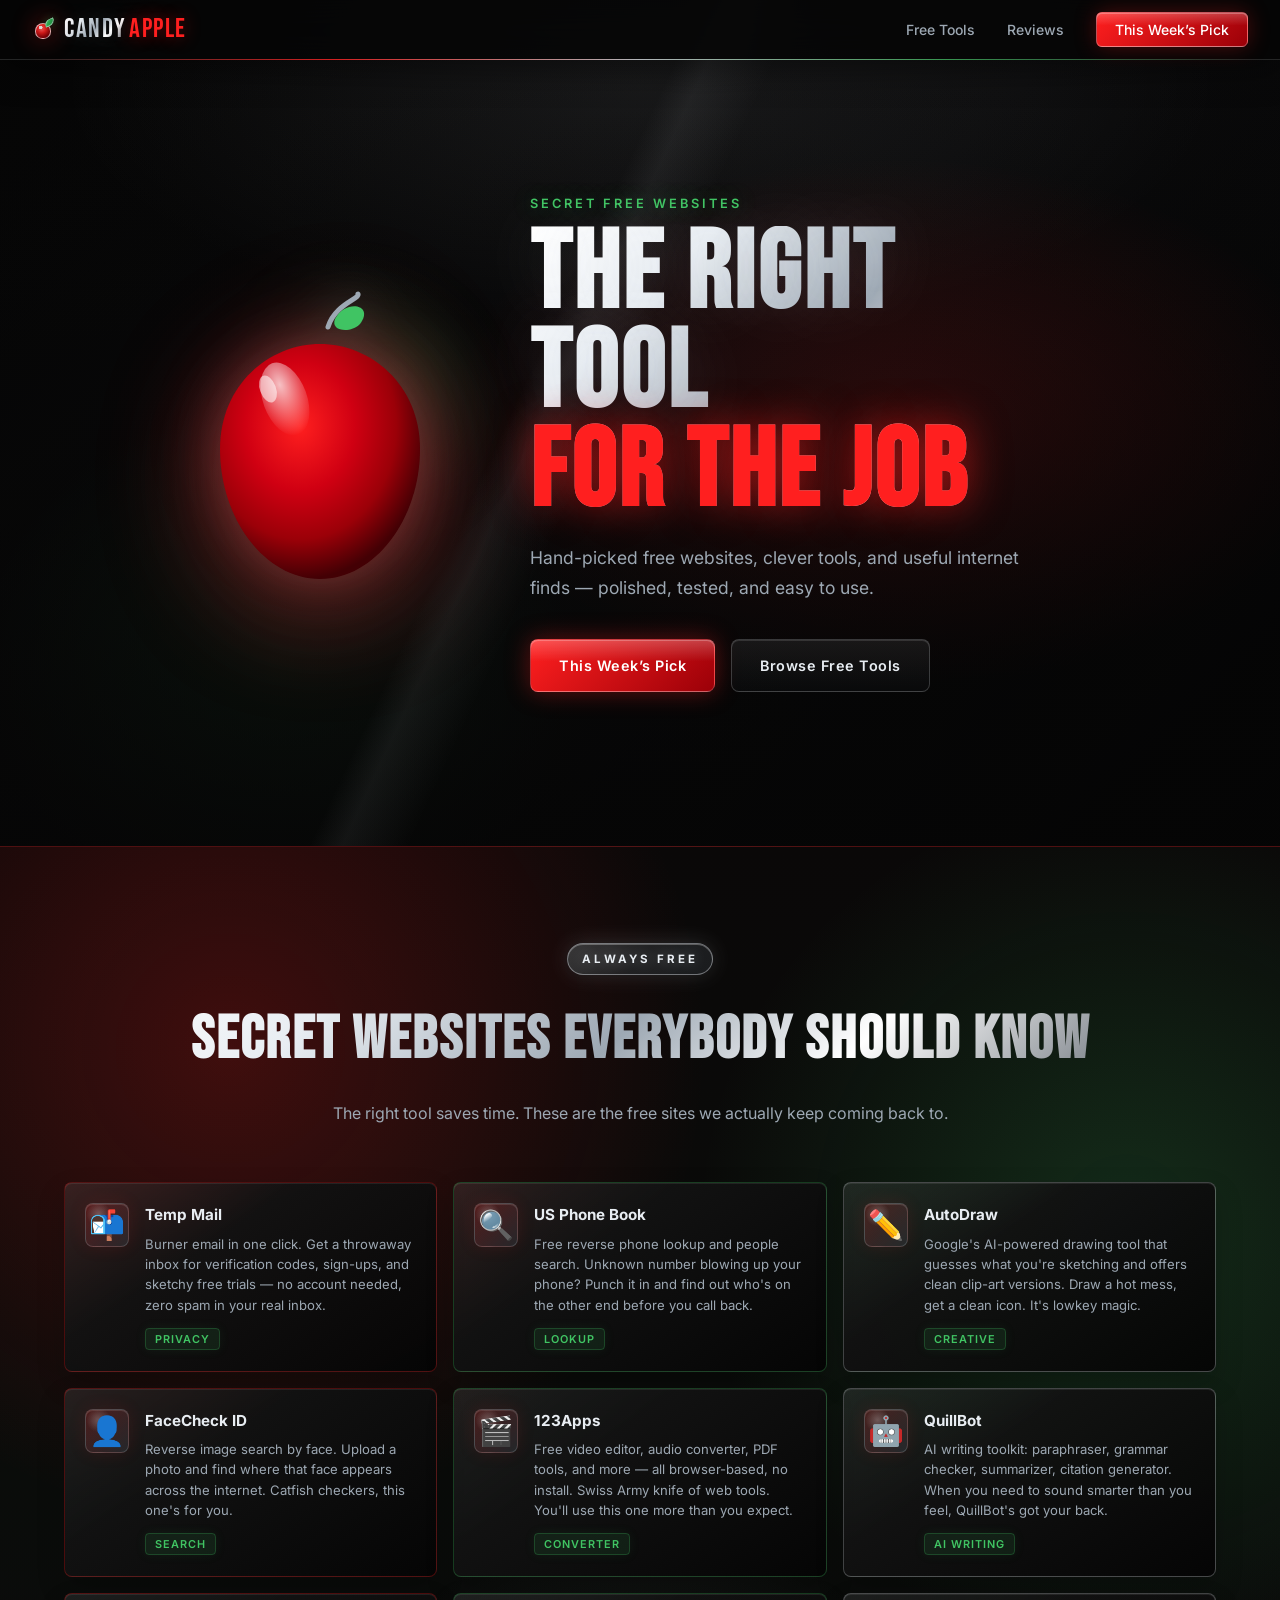
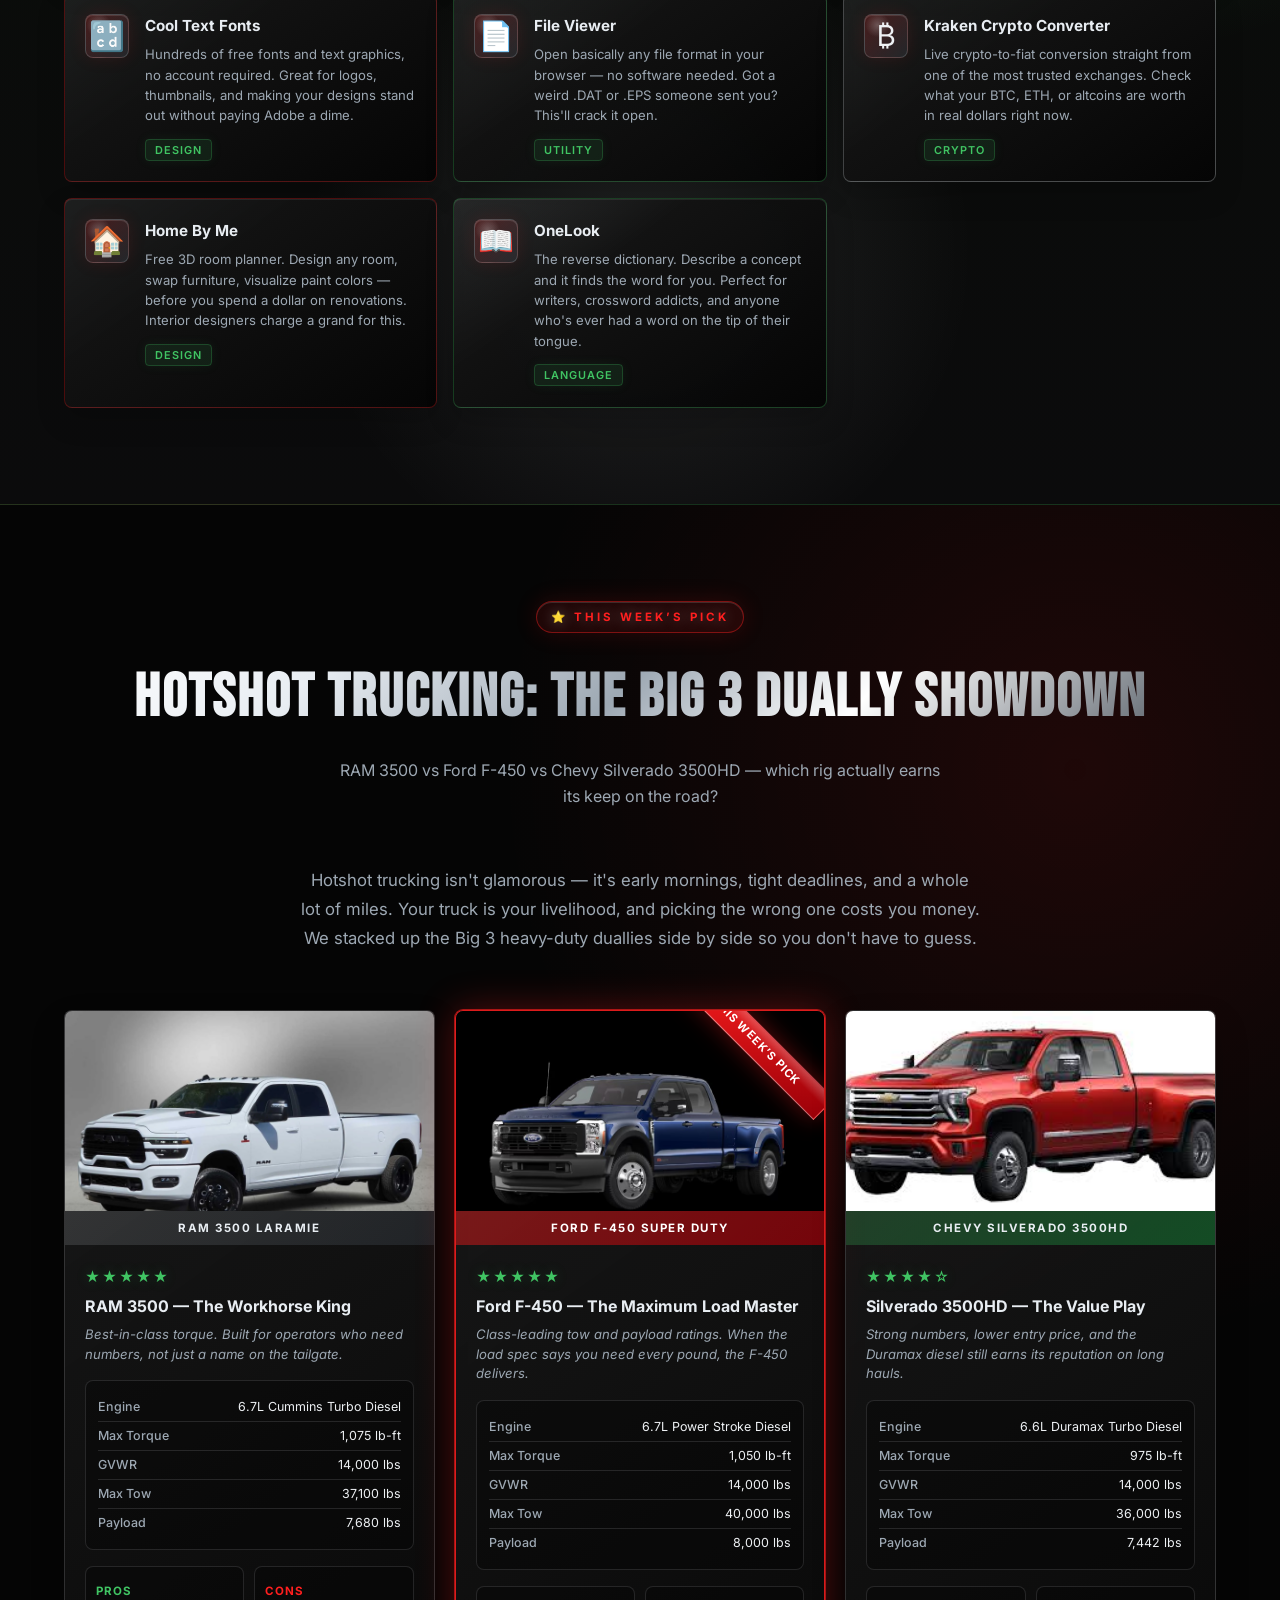
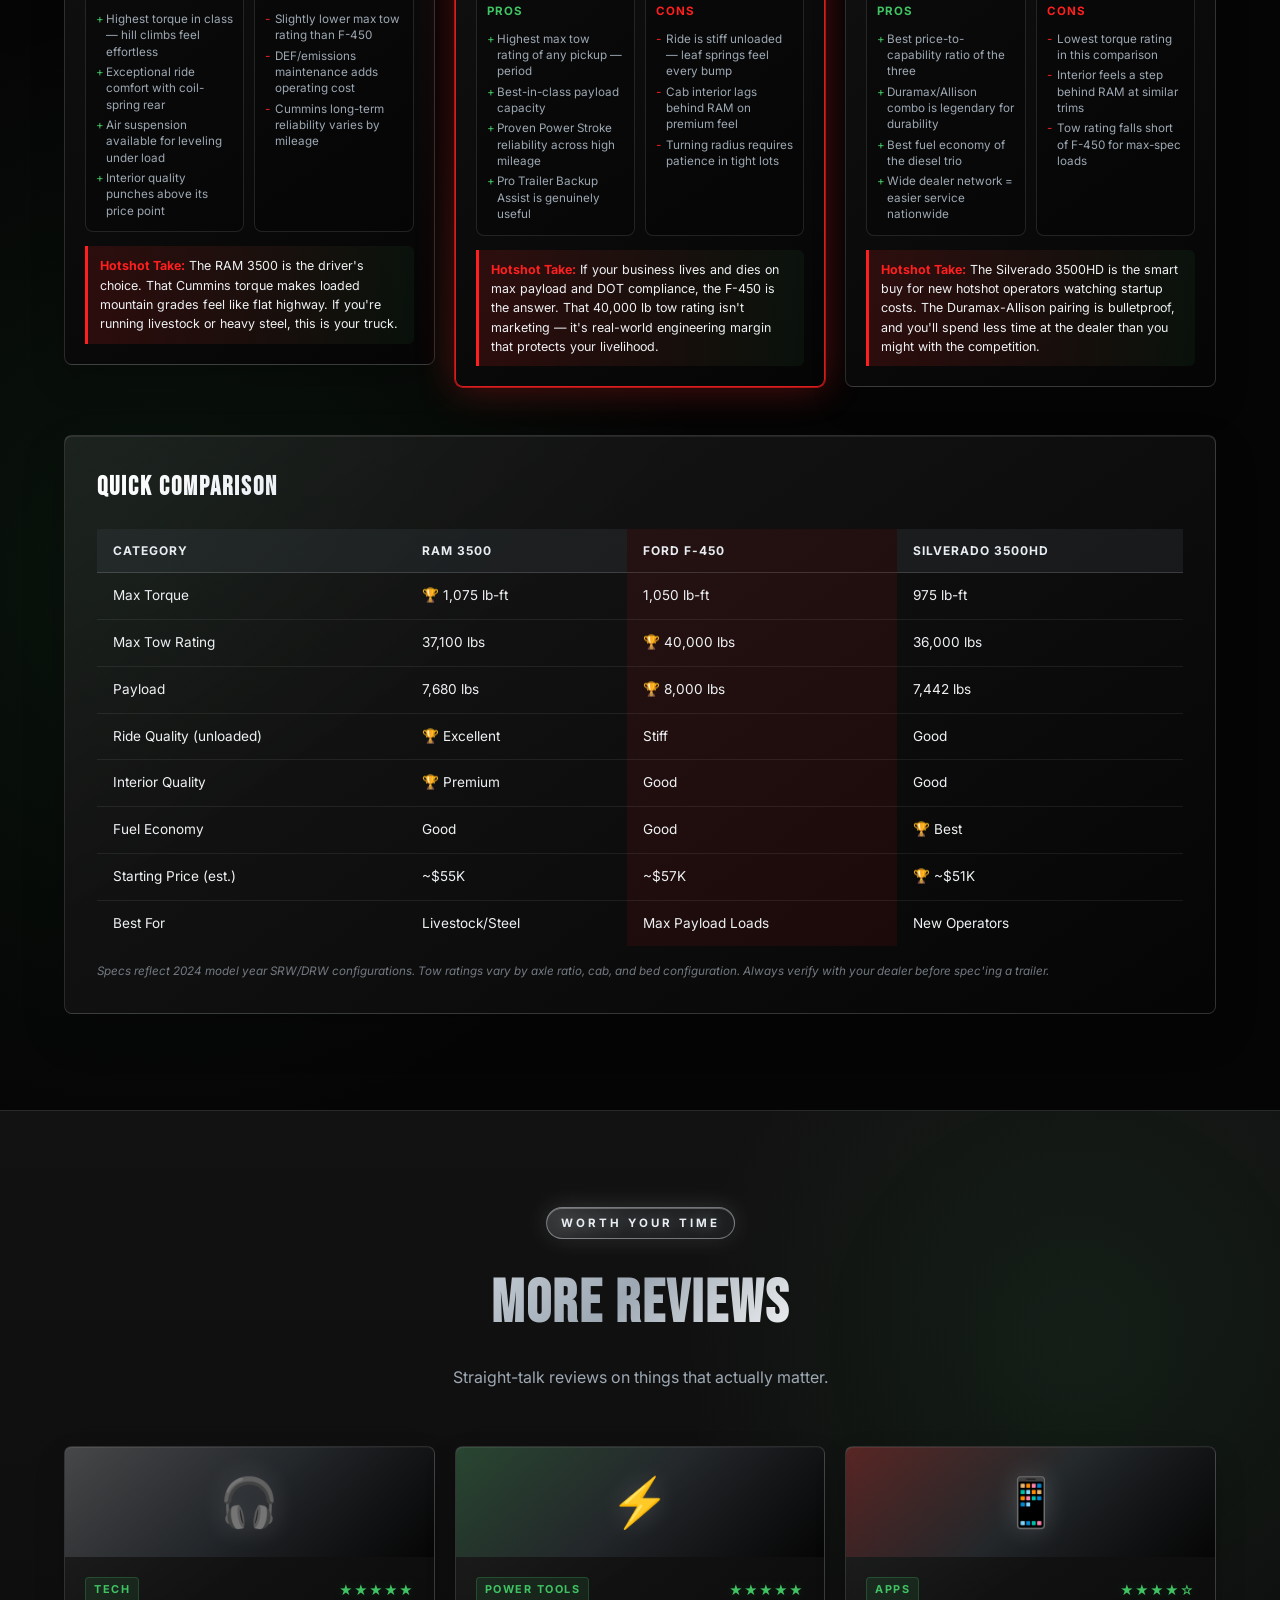
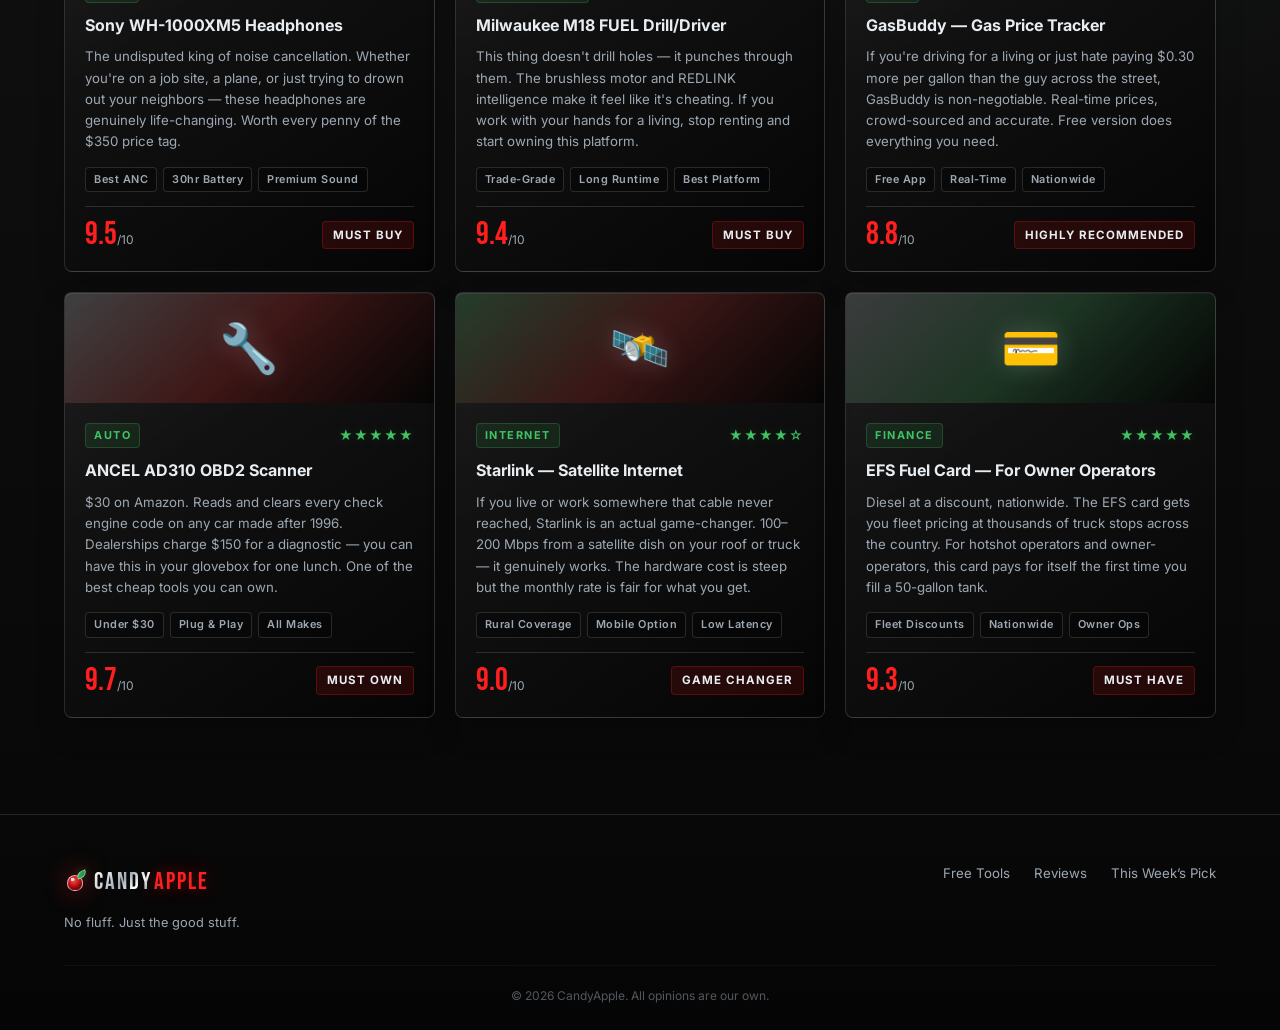
==== commit fdd73b8f: "Update section heading and amplify candy apple color palette - Heading changed to "Secret Websites E" ====
--- a/index.html
+++ b/index.html
@@ -3,7 +3,7 @@
 <head>
   <meta charset="UTF-8" />
   <meta name="viewport" content="width=device-width, initial-scale=1.0" />
-  <title>CandyApple — Reviews & Free Tools Worth Knowing</title>
+  <title>CandyApple - Secret Free Websites Worth Bookmarking</title>
   <link rel="preconnect" href="https://fonts.googleapis.com" />
   <link href="https://fonts.googleapis.com/css2?family=Bebas+Neue&family=Inter:wght@400;500;600;700&display=swap" rel="stylesheet" />
   <link rel="stylesheet" href="style.css" />
@@ -12,13 +12,17 @@
 
   <!-- NAV -->
   <nav class="nav">
-    <a href="#" class="nav-logo">
-      <span class="apple-dot">&#8226;</span> CandyApple
+    <a href="#" class="nav-logo" aria-label="CandyApple home">
+      <span class="logo-mark" aria-hidden="true">
+        <span class="logo-dot"></span>
+        <span class="logo-leaf"></span>
+      </span>
+      <span class="logo-word"><span class="logo-candy">CANDY</span><span class="logo-apple">APPLE</span></span>
     </a>
     <ul class="nav-links">
       <li><a href="#tools">Free Tools</a></li>
       <li><a href="#reviews">Reviews</a></li>
-      <li><a href="#top-review" class="nav-cta">This Week's Pick</a></li>
+      <li><a href="#top-review" class="nav-cta">This Week’s Pick</a></li>
     </ul>
   </nav>
 
@@ -29,9 +33,9 @@
       <div class="apple-glow"></div>
       <svg class="apple-svg" viewBox="0 0 260 300" xmlns="http://www.w3.org/2000/svg">
         <!-- stem -->
-        <path d="M138 38 C145 15, 170 10, 168 5" stroke="#4a2e0a" stroke-width="5" fill="none" stroke-linecap="round"/>
+        <path d="M138 38 C145 15, 170 10, 168 5" stroke="#9da8b3" stroke-width="5" fill="none" stroke-linecap="round"/>
         <!-- leaf -->
-        <path d="M145 30 C155 10, 185 15, 170 35 C160 45, 140 42, 145 30Z" fill="#2d7a2d"/>
+        <path d="M145 30 C155 10, 185 15, 170 35 C160 45, 140 42, 145 30Z" fill="#40c463"/>
         <!-- apple body -->
         <path d="M130 55 C80 55, 30 95, 30 160 C30 230, 75 290, 130 290 C185 290, 230 230, 230 160 C230 95, 180 55, 130 55Z" fill="url(#appleGradient)"/>
         <!-- shine highlight -->
@@ -40,10 +44,10 @@
         <ellipse cx="78" cy="100" rx="8" ry="14" fill="rgba(255,255,255,0.55)" transform="rotate(-20 78 100)"/>
         <defs>
           <radialGradient id="appleGradient" cx="40%" cy="35%" r="65%">
-            <stop offset="0%" stop-color="#ff2020"/>
-            <stop offset="35%" stop-color="#cc0000"/>
-            <stop offset="70%" stop-color="#8b0000"/>
-            <stop offset="100%" stop-color="#4a0000"/>
+            <stop offset="0%" stop-color="#ff1f1f"/>
+            <stop offset="42%" stop-color="#d00012"/>
+            <stop offset="74%" stop-color="#9b0008"/>
+            <stop offset="100%" stop-color="#430004"/>
           </radialGradient>
           <radialGradient id="shineGrad" cx="50%" cy="30%" r="70%">
             <stop offset="0%" stop-color="rgba(255,255,255,0.75)"/>
@@ -53,11 +57,11 @@
       </svg>
     </div>
     <div class="hero-text">
-      <p class="hero-eyebrow">The Internet's Best Kept Secrets</p>
-      <h1 class="hero-title">Candy<span class="red">Apple</span></h1>
-      <p class="hero-sub">Honest reviews. Free tools. No fluff. Just the good stuff — polished to a shine.</p>
+      <p class="hero-eyebrow">SECRET FREE WEBSITES</p>
+      <h1 class="hero-title"><span>THE RIGHT TOOL</span><span class="red">FOR THE JOB</span></h1>
+      <p class="hero-sub">Hand-picked free websites, clever tools, and useful internet finds — polished, tested, and easy to use.</p>
       <div class="hero-btns">
-        <a href="#top-review" class="btn btn-red">This Week's Review</a>
+        <a href="#top-review" class="btn btn-red">This Week’s Pick</a>
         <a href="#tools" class="btn btn-outline">Browse Free Tools</a>
       </div>
     </div>
@@ -67,9 +71,9 @@
   <section class="section tools-section" id="tools">
     <div class="container">
       <div class="section-header">
-        <span class="section-tag">Always Free</span>
-        <h2>Tools Everybody Should Know</h2>
-        <p>Bookmarked, battle-tested, and straight up useful. These are the websites we actually use.</p>
+        <span class="section-tag">ALWAYS FREE</span>
+        <h2>Secret Websites Everybody Should Know</h2>
+        <p>The right tool saves time. These are the free sites we actually keep coming back to.</p>
       </div>
       <div class="tools-grid">
 
@@ -180,7 +184,7 @@
   <section class="section top-review-section" id="top-review">
     <div class="container">
       <div class="section-header">
-        <span class="section-tag red-tag">⭐ This Week's Top Review</span>
+        <span class="section-tag red-tag">⭐ This Week’s Pick</span>
         <h2>Hotshot Trucking: The Big 3 Dually Showdown</h2>
         <p>RAM 3500 vs Ford F-450 vs Chevy Silverado 3500HD — which rig actually earns its keep on the road?</p>
       </div>
@@ -237,7 +241,7 @@
 
           <!-- FORD F-450 -->
           <div class="truck-card truck-card-featured">
-            <div class="featured-ribbon">Editor's Pick</div>
+            <div class="featured-ribbon">This Week’s Pick</div>
             <div class="truck-img-wrap">
               <img src="assets/f450.jpg" alt="Ford F-450 Super Duty Dually" loading="lazy" onerror="this.parentElement.classList.add('img-fallback')"/>
               <div class="truck-img-placeholder">🚛 F-450</div>
@@ -513,19 +517,23 @@
     <div class="container">
       <div class="footer-inner">
         <div class="footer-brand">
-          <span class="apple-dot">&#8226;</span> CandyApple
-          <p>Honest reviews. Free tools. No fluff.</p>
+          <span class="logo-mark" aria-hidden="true">
+            <span class="logo-dot"></span>
+            <span class="logo-leaf"></span>
+          </span>
+          <span class="logo-word"><span class="logo-candy">CANDY</span><span class="logo-apple">APPLE</span></span>
+          <p>No fluff. Just the good stuff.</p>
         </div>
         <div class="footer-links">
           <a href="#tools">Free Tools</a>
           <a href="#reviews">Reviews</a>
-          <a href="#top-review">This Week's Pick</a>
+          <a href="#top-review">This Week’s Pick</a>
         </div>
       </div>
       <p class="footer-copy">&copy; 2026 CandyApple. All opinions are our own.</p>
     </div>
   </footer>
 
-  <script src="app.js"></script>
+  <script type="module" src="app.js"></script>
 </body>
 </html>
--- a/style.css
+++ b/style.css
@@ -2,30 +2,46 @@
 *, *::before, *::after { box-sizing: border-box; margin: 0; padding: 0; }
 
 :root {
-  --red: #cc0000;
-  --red-bright: #ff2020;
-  --red-dark: #8b0000;
-  --black: #0a0a0a;
-  --dark: #111111;
-  --dark2: #1a1a1a;
-  --dark3: #242424;
-  --gray: #2e2e2e;
-  --border: #333;
-  --text: #e8e8e8;
-  --text-muted: #888;
+  --candy-red: #ff1f1f;
+  --candy-red-dark: #9b0008;
+  --apple-green: #40c463;
+  --apple-green-dark: #167a34;
+  --chrome: #e8edf2;
+  --chrome-mid: #9da8b3;
+  --chrome-dark: #3f4852;
+  --black: #050505;
+  --panel: #121212;
+  --red: var(--candy-red-dark);
+  --red-bright: var(--candy-red);
+  --red-dark: var(--candy-red-dark);
+  --dark: #0b0b0c;
+  --dark2: var(--panel);
+  --dark3: #1b1d20;
+  --gray: #24282d;
+  --border: rgba(232,237,242,0.18);
+  --text: #eef1f4;
+  --text-muted: #aeb6bf;
   --white: #ffffff;
-  --gold: #f5c518;
-  --radius: 12px;
-  --radius-lg: 20px;
-  --shadow: 0 4px 24px rgba(0,0,0,0.4);
-  --shadow-red: 0 0 40px rgba(204,0,0,0.25);
+  --gold: #f5c84b;
+  --radius: 8px;
+  --radius-lg: 8px;
+  --chrome-gradient: linear-gradient(135deg, #ffffff 0%, var(--chrome) 22%, var(--chrome-mid) 48%, #ffffff 68%, var(--chrome-dark) 100%);
+  --panel-gloss: linear-gradient(145deg, rgba(232,237,242,0.09), rgba(18,18,18,0.96) 36%, rgba(5,5,5,0.96));
+  --shadow: 0 18px 44px rgba(0,0,0,0.48);
+  --shadow-red: 0 0 38px rgba(255,31,31,0.32);
+  --shadow-green: 0 0 26px rgba(64,196,99,0.22);
 }
 
 html { scroll-behavior: smooth; }
 
 body {
   font-family: 'Inter', sans-serif;
-  background: var(--black);
+  background:
+    radial-gradient(circle at 18% 16%, rgba(255,31,31,0.28) 0%, transparent 32%),
+    radial-gradient(circle at 86% 10%, rgba(64,196,99,0.20) 0%, transparent 28%),
+    radial-gradient(circle at 70% 86%, rgba(232,237,242,0.16) 0%, transparent 34%),
+    radial-gradient(circle at 42% 52%, rgba(255,31,31,0.08) 0%, transparent 40%),
+    linear-gradient(180deg, var(--black) 0%, #090a0b 48%, var(--black) 100%);
   color: var(--text);
   line-height: 1.6;
   overflow-x: hidden;
@@ -50,22 +66,83 @@
   align-items: center;
   justify-content: space-between;
   padding: 16px 32px;
-  background: rgba(10,10,10,0.88);
-  backdrop-filter: blur(14px);
-  border-bottom: 1px solid rgba(255,255,255,0.06);
+  background: rgba(5,5,5,0.86);
+  backdrop-filter: blur(16px) saturate(1.2);
+  border-bottom: 1px solid rgba(232,237,242,0.14);
+  box-shadow: 0 10px 34px rgba(0,0,0,0.42);
+}
+
+.nav::after {
+  content: '';
+  position: absolute;
+  left: 32px;
+  right: 32px;
+  bottom: -1px;
+  height: 1px;
+  background: linear-gradient(90deg, transparent, rgba(255,31,31,0.8), rgba(232,237,242,0.72), rgba(64,196,99,0.7), transparent);
 }
 
 .nav-logo {
   font-family: 'Bebas Neue', sans-serif;
   font-size: 1.7rem;
-  letter-spacing: 2px;
-  color: var(--white);
+  letter-spacing: 1.6px;
+  color: var(--chrome);
   display: flex;
   align-items: center;
-  gap: 6px;
-}
-
-.apple-dot { color: var(--red-bright); font-size: 1.4rem; }
+  gap: 10px;
+  line-height: 1;
+  text-shadow: 0 0 24px rgba(232,237,242,0.18);
+}
+
+.logo-mark {
+  position: relative;
+  width: 22px;
+  height: 22px;
+  flex: 0 0 22px;
+  filter: drop-shadow(0 0 12px rgba(255,31,31,0.48));
+}
+
+.logo-dot {
+  position: absolute;
+  inset: 4px 3px 2px;
+  border-radius: 50% 50% 46% 46%;
+  background:
+    radial-gradient(circle at 34% 24%, rgba(255,255,255,0.94) 0 12%, transparent 13%),
+    radial-gradient(circle at 38% 34%, #ff6262 0%, var(--candy-red) 34%, var(--candy-red-dark) 76%, #4b0005 100%);
+  border: 1px solid rgba(232,237,242,0.68);
+  box-shadow: inset 0 -4px 8px rgba(0,0,0,0.35);
+}
+
+.logo-leaf {
+  position: absolute;
+  top: 0;
+  right: -1px;
+  width: 11px;
+  height: 7px;
+  border-radius: 10px 0 10px 0;
+  background: linear-gradient(135deg, var(--apple-green), var(--apple-green-dark));
+  border: 1px solid rgba(232,237,242,0.5);
+  transform: rotate(-24deg);
+  box-shadow: 0 0 10px rgba(64,196,99,0.32);
+}
+
+.logo-word {
+  display: inline-flex;
+  align-items: baseline;
+  gap: 2px;
+}
+
+.logo-candy {
+  background: var(--chrome-gradient);
+  -webkit-background-clip: text;
+  background-clip: text;
+  color: transparent;
+}
+
+.logo-apple {
+  color: var(--candy-red);
+  text-shadow: 0 0 18px rgba(255,31,31,0.48);
+}
 
 .nav-links {
   display: flex;
@@ -76,24 +153,35 @@
 .nav-links a {
   font-size: 0.875rem;
   font-weight: 500;
-  color: var(--text-muted);
-  transition: color 0.2s;
-}
-
-.nav-links a:hover { color: var(--white); }
+  color: var(--chrome-mid);
+  transition: color 0.2s, text-shadow 0.2s;
+}
+
+.nav-links a:hover,
+.nav-links a.active {
+  color: var(--chrome);
+  text-shadow: 0 0 18px rgba(232,237,242,0.22);
+}
 
 .nav-cta {
-  background: var(--red);
+  background:
+    linear-gradient(180deg, rgba(255,255,255,0.22), transparent 38%),
+    linear-gradient(135deg, var(--candy-red), var(--candy-red-dark));
   color: var(--white) !important;
   padding: 8px 18px;
   border-radius: 6px;
-  transition: background 0.2s !important;
-}
-.nav-cta:hover { background: var(--red-bright) !important; }
+  border: 1px solid rgba(232,237,242,0.34);
+  box-shadow: 0 0 22px rgba(255,31,31,0.28), inset 0 1px 0 rgba(255,255,255,0.26);
+  transition: transform 0.2s, box-shadow 0.2s !important;
+}
+.nav-cta:hover {
+  transform: translateY(-1px);
+  box-shadow: 0 0 30px rgba(255,31,31,0.45), 0 0 14px rgba(64,196,99,0.18), inset 0 1px 0 rgba(255,255,255,0.34);
+}
 
 /* ===== HERO ===== */
 .hero {
-  min-height: 100vh;
+  min-height: 94vh;
   display: flex;
   align-items: center;
   justify-content: center;
@@ -107,10 +195,21 @@
   position: absolute;
   inset: 0;
   background:
-    radial-gradient(ellipse 60% 50% at 70% 50%, rgba(180,0,0,0.18) 0%, transparent 70%),
-    radial-gradient(ellipse 40% 60% at 20% 80%, rgba(100,0,0,0.12) 0%, transparent 60%),
-    var(--black);
+    radial-gradient(ellipse 52% 46% at 70% 50%, rgba(255,31,31,0.22) 0%, transparent 68%),
+    radial-gradient(ellipse 38% 50% at 22% 78%, rgba(64,196,99,0.12) 0%, transparent 62%),
+    radial-gradient(ellipse 65% 42% at 50% 10%, rgba(232,237,242,0.08) 0%, transparent 70%),
+    linear-gradient(135deg, var(--black) 0%, #0b0b0c 52%, #030303 100%);
   z-index: 0;
+}
+
+.hero-bg::after {
+  content: '';
+  position: absolute;
+  inset: 0;
+  background:
+    linear-gradient(115deg, transparent 0 42%, rgba(232,237,242,0.06) 44%, transparent 48%),
+    linear-gradient(180deg, transparent 0%, rgba(5,5,5,0.82) 100%);
+  pointer-events: none;
 }
 
 .apple-visual {
@@ -125,8 +224,10 @@
   transform: translate(-50%,-50%);
   width: 320px; height: 320px;
   border-radius: 50%;
-  background: radial-gradient(circle, rgba(220,0,0,0.35) 0%, transparent 70%);
-  filter: blur(30px);
+  background:
+    radial-gradient(circle, rgba(255,31,31,0.38) 0%, transparent 58%),
+    radial-gradient(circle at 78% 24%, rgba(64,196,99,0.16), transparent 42%);
+  filter: blur(28px);
   animation: pulse 3s ease-in-out infinite;
 }
 
@@ -138,7 +239,7 @@
 .apple-svg {
   width: 260px;
   height: 300px;
-  filter: drop-shadow(0 20px 60px rgba(200,0,0,0.5)) drop-shadow(0 0 20px rgba(255,40,40,0.3));
+  filter: drop-shadow(0 22px 60px rgba(255,31,31,0.48)) drop-shadow(0 0 22px rgba(232,237,242,0.18));
   animation: float 4s ease-in-out infinite;
 }
 
@@ -158,31 +259,42 @@
   font-weight: 600;
   letter-spacing: 3px;
   text-transform: uppercase;
-  color: var(--red-bright);
+  color: var(--apple-green);
   margin-bottom: 12px;
+  text-shadow: 0 0 20px rgba(64,196,99,0.34);
 }
 
 .hero-title {
   font-family: 'Bebas Neue', sans-serif;
-  font-size: clamp(5rem, 10vw, 8rem);
-  line-height: 0.95;
-  letter-spacing: 4px;
-  color: var(--white);
-  text-shadow: 0 0 80px rgba(200,0,0,0.3);
+  font-size: clamp(4.2rem, 8.6vw, 7.2rem);
+  line-height: 0.9;
+  letter-spacing: 3px;
+  background: var(--chrome-gradient);
+  -webkit-background-clip: text;
+  background-clip: text;
+  color: transparent;
+  text-shadow: 0 0 70px rgba(232,237,242,0.14);
   margin-bottom: 20px;
+}
+
+.hero-title span {
+  display: block;
 }
 
 .hero-title .red {
   color: var(--red-bright);
+  background: none;
+  -webkit-background-clip: initial;
+  background-clip: initial;
   text-shadow: 0 0 40px rgba(255,30,30,0.6);
 }
 
 .hero-sub {
   font-size: 1.1rem;
-  color: var(--text-muted);
+  color: var(--chrome-mid);
   line-height: 1.7;
   margin-bottom: 36px;
-  max-width: 440px;
+  max-width: 520px;
 }
 
 .hero-btns {
@@ -194,33 +306,56 @@
 .btn {
   display: inline-flex;
   align-items: center;
+  justify-content: center;
   padding: 14px 28px;
   border-radius: 8px;
   font-size: 0.9rem;
   font-weight: 600;
   letter-spacing: 0.5px;
-  transition: all 0.2s;
+  transition: transform 0.2s, border-color 0.2s, box-shadow 0.2s, background 0.2s;
+  position: relative;
+  overflow: hidden;
+  min-height: 48px;
+  border: 1px solid rgba(232,237,242,0.2);
+}
+
+.btn::before {
+  content: '';
+  position: absolute;
+  inset: 0;
+  background: linear-gradient(110deg, transparent 0 32%, rgba(255,255,255,0.28) 45%, transparent 58%);
+  transform: translateX(-120%);
+  transition: transform 0.45s ease;
+}
+
+.btn:hover::before,
+.btn:focus-visible::before {
+  transform: translateX(120%);
 }
 
 .btn-red {
-  background: var(--red);
+  background:
+    linear-gradient(180deg, rgba(255,255,255,0.23), transparent 42%),
+    linear-gradient(135deg, var(--candy-red), var(--candy-red-dark));
   color: var(--white);
-  box-shadow: 0 0 24px rgba(200,0,0,0.4);
+  box-shadow: 0 0 24px rgba(255,31,31,0.36), inset 0 1px 0 rgba(255,255,255,0.24);
 }
 .btn-red:hover {
-  background: var(--red-bright);
-  box-shadow: 0 0 40px rgba(255,30,30,0.5);
+  box-shadow: 0 0 40px rgba(255,31,31,0.54), 0 0 18px rgba(64,196,99,0.16), inset 0 1px 0 rgba(255,255,255,0.34);
   transform: translateY(-2px);
 }
 
 .btn-outline {
-  border: 1px solid var(--border);
-  color: var(--text);
-  background: transparent;
+  color: var(--chrome);
+  background:
+    linear-gradient(180deg, rgba(232,237,242,0.08), rgba(63,72,82,0.08)),
+    rgba(5,5,5,0.32);
+  box-shadow: inset 0 1px 0 rgba(255,255,255,0.12);
 }
 .btn-outline:hover {
-  border-color: var(--text-muted);
-  background: rgba(255,255,255,0.04);
+  border-color: rgba(64,196,99,0.72);
+  background: rgba(64,196,99,0.08);
+  box-shadow: 0 0 22px rgba(64,196,99,0.18), inset 0 1px 0 rgba(255,255,255,0.16);
   transform: translateY(-2px);
 }
 
@@ -240,40 +375,52 @@
   font-weight: 700;
   letter-spacing: 3px;
   text-transform: uppercase;
-  color: var(--text-muted);
-  background: var(--dark3);
-  border: 1px solid var(--border);
+  color: var(--chrome);
+  background:
+    linear-gradient(135deg, rgba(232,237,242,0.18), rgba(157,168,179,0.12) 48%, rgba(63,72,82,0.22)),
+    rgba(18,18,18,0.82);
+  border: 1px solid rgba(232,237,242,0.42);
   padding: 6px 14px;
   border-radius: 100px;
   margin-bottom: 16px;
+  box-shadow: inset 0 1px 0 rgba(255,255,255,0.28), 0 0 22px rgba(232,237,242,0.16), 0 2px 8px rgba(0,0,0,0.4);
+  text-shadow: 0 0 14px rgba(232,237,242,0.4);
 }
 
 .red-tag {
   color: var(--red-bright);
-  border-color: rgba(204,0,0,0.4);
-  background: rgba(204,0,0,0.1);
+  border-color: rgba(255,31,31,0.42);
+  background: rgba(255,31,31,0.1);
+  box-shadow: inset 0 1px 0 rgba(255,255,255,0.14), 0 0 24px rgba(255,31,31,0.14);
 }
 
 .section-header h2 {
   font-family: 'Bebas Neue', sans-serif;
   font-size: clamp(2.4rem, 5vw, 3.8rem);
   letter-spacing: 2px;
-  color: var(--white);
+  background: var(--chrome-gradient);
+  -webkit-background-clip: text;
+  background-clip: text;
+  color: transparent;
   margin-bottom: 12px;
 }
 
 .section-header p {
   font-size: 1rem;
-  color: var(--text-muted);
-  max-width: 540px;
+  color: var(--chrome-mid);
+  max-width: 620px;
   margin: 0 auto;
 }
 
 /* ===== TOOLS GRID ===== */
 .tools-section {
-  background: var(--dark);
-  border-top: 1px solid var(--border);
-  border-bottom: 1px solid var(--border);
+  background:
+    radial-gradient(circle at 18% 16%, rgba(255,31,31,0.22), transparent 32%),
+    radial-gradient(circle at 88% 30%, rgba(64,196,99,0.18), transparent 30%),
+    radial-gradient(circle at 50% 80%, rgba(232,237,242,0.10), transparent 28%),
+    linear-gradient(180deg, #0a0808, #0a0c0a 50%, #0b0b0c);
+  border-top: 1px solid rgba(255,31,31,0.28);
+  border-bottom: 1px solid rgba(64,196,99,0.22);
 }
 
 .tools-grid {
@@ -285,19 +432,44 @@
 .tool-card {
   display: flex;
   gap: 16px;
-  background: var(--dark2);
-  border: 1px solid var(--border);
+  background: var(--panel-gloss);
+  border: 1px solid rgba(255,31,31,0.28);
   border-radius: var(--radius);
   padding: 20px;
-  transition: all 0.22s;
+  transition: transform 0.22s, border-color 0.22s, box-shadow 0.22s, background 0.22s;
   cursor: pointer;
-}
-
-.tool-card:hover {
-  border-color: var(--red);
-  background: var(--dark3);
-  transform: translateY(-3px);
-  box-shadow: var(--shadow-red);
+  position: relative;
+  overflow: hidden;
+  box-shadow: inset 0 1px 0 rgba(255,255,255,0.08), 0 12px 28px rgba(0,0,0,0.18);
+}
+
+.tool-card::before {
+  content: '';
+  position: absolute;
+  inset: 0;
+  background:
+    linear-gradient(115deg, transparent 0 42%, rgba(232,237,242,0.1) 46%, transparent 52%),
+    radial-gradient(circle at 0% 0%, rgba(255,31,31,0.16), transparent 34%),
+    radial-gradient(circle at 100% 100%, rgba(64,196,99,0.1), transparent 32%);
+  opacity: 0;
+  transition: opacity 0.22s;
+  pointer-events: none;
+}
+
+.tool-card:hover,
+.tool-card:focus-visible {
+  border-color: rgba(64,196,99,0.7);
+  background:
+    linear-gradient(145deg, rgba(64,196,99,0.08), rgba(18,18,18,0.96) 34%, rgba(255,31,31,0.14)),
+    var(--panel);
+  transform: translateY(-4px);
+  box-shadow: var(--shadow-green), var(--shadow-red), inset 0 1px 0 rgba(255,255,255,0.16);
+  outline: none;
+}
+
+.tool-card:hover::before,
+.tool-card:focus-visible::before {
+  opacity: 1;
 }
 
 .tool-icon {
@@ -308,18 +480,24 @@
   display: flex;
   align-items: center;
   justify-content: center;
+  border-radius: 8px;
+  background:
+    radial-gradient(circle at 30% 24%, rgba(255,255,255,0.24), transparent 28%),
+    linear-gradient(135deg, rgba(255,31,31,0.2), rgba(63,72,82,0.34));
+  border: 1px solid rgba(232,237,242,0.18);
+  box-shadow: inset 0 1px 0 rgba(255,255,255,0.12), 0 0 18px rgba(255,31,31,0.1);
 }
 
 .tool-body h3 {
   font-size: 0.95rem;
   font-weight: 700;
-  color: var(--white);
+  color: var(--chrome);
   margin-bottom: 6px;
 }
 
 .tool-body p {
   font-size: 0.82rem;
-  color: var(--text-muted);
+  color: var(--chrome-mid);
   line-height: 1.55;
   margin-bottom: 10px;
 }
@@ -329,15 +507,27 @@
   font-weight: 600;
   letter-spacing: 1px;
   text-transform: uppercase;
-  color: var(--red-bright);
-  background: rgba(204,0,0,0.12);
+  color: var(--apple-green);
+  background: rgba(64,196,99,0.1);
+  border: 1px solid rgba(64,196,99,0.24);
   padding: 3px 9px;
   border-radius: 4px;
+  box-shadow: 0 0 12px rgba(64,196,99,0.08);
+}
+
+.tool-card:nth-child(3n+2) {
+  border-color: rgba(64,196,99,0.28);
+}
+.tool-card:nth-child(3n+3) {
+  border-color: rgba(232,237,242,0.26);
 }
 
 /* ===== TOP REVIEW ===== */
 .top-review-section {
-  background: var(--black);
+  background:
+    radial-gradient(circle at 84% 12%, rgba(255,31,31,0.1), transparent 26%),
+    radial-gradient(circle at 12% 76%, rgba(64,196,99,0.08), transparent 28%),
+    var(--black);
 }
 
 .review-intro {
@@ -345,7 +535,7 @@
   max-width: 680px;
   margin: 0 auto 56px;
   font-size: 1.05rem;
-  color: var(--text-muted);
+  color: var(--chrome-mid);
   line-height: 1.75;
 }
 
@@ -358,28 +548,31 @@
 }
 
 .truck-card {
-  background: var(--dark2);
-  border: 1px solid var(--border);
+  background: var(--panel-gloss);
+  border: 1px solid rgba(232,237,242,0.16);
   border-radius: var(--radius-lg);
   overflow: hidden;
   transition: transform 0.2s, box-shadow 0.2s;
   position: relative;
+  box-shadow: inset 0 1px 0 rgba(255,255,255,0.08), 0 16px 34px rgba(0,0,0,0.2);
 }
 
 .truck-card:hover {
   transform: translateY(-4px);
-  box-shadow: var(--shadow);
+  box-shadow: var(--shadow), 0 0 26px rgba(255,31,31,0.18);
 }
 
 .truck-card-featured {
-  border-color: var(--red);
-  box-shadow: 0 0 0 1px var(--red), var(--shadow-red);
+  border-color: rgba(255,31,31,0.86);
+  box-shadow: 0 0 0 1px rgba(255,31,31,0.6), var(--shadow-red), inset 0 1px 0 rgba(255,255,255,0.14);
 }
 
 .featured-ribbon {
   position: absolute;
   top: 16px; right: -28px;
-  background: var(--red);
+  background:
+    linear-gradient(180deg, rgba(255,255,255,0.24), transparent 44%),
+    linear-gradient(135deg, var(--candy-red), var(--candy-red-dark));
   color: white;
   font-size: 0.7rem;
   font-weight: 700;
@@ -388,12 +581,16 @@
   padding: 5px 36px;
   transform: rotate(45deg);
   z-index: 2;
+  border: 1px solid rgba(232,237,242,0.28);
+  box-shadow: 0 0 24px rgba(255,31,31,0.36);
 }
 
 .truck-img-wrap {
   position: relative;
   height: 200px;
-  background: var(--dark3);
+  background:
+    linear-gradient(135deg, rgba(63,72,82,0.48), rgba(18,18,18,0.96)),
+    var(--dark3);
   overflow: hidden;
 }
 
@@ -412,7 +609,7 @@
   justify-content: center;
   font-size: 1.1rem;
   font-weight: 700;
-  color: var(--text-muted);
+  color: var(--chrome-mid);
   background: var(--dark3);
 }
 
@@ -428,39 +625,50 @@
   text-align: center;
 }
 
-.badge-ram { background: rgba(30,60,120,0.5); color: #6090ff; }
-.badge-ford { background: rgba(0,80,160,0.5); color: #4da8ff; }
-.badge-chevy { background: rgba(180,20,20,0.4); color: #ff6060; }
+.badge-ram {
+  background: linear-gradient(135deg, rgba(232,237,242,0.14), rgba(63,72,82,0.34));
+  color: var(--chrome);
+}
+.badge-ford {
+  background: linear-gradient(135deg, rgba(255,31,31,0.42), rgba(155,0,8,0.72));
+  color: var(--white);
+}
+.badge-chevy {
+  background: linear-gradient(135deg, rgba(64,196,99,0.24), rgba(22,122,52,0.56));
+  color: var(--chrome);
+}
 
 .truck-content {
   padding: 20px;
 }
 
 .truck-stars {
-  color: var(--gold);
+  color: var(--apple-green);
   font-size: 0.9rem;
   margin-bottom: 8px;
   letter-spacing: 2px;
+  text-shadow: 0 0 14px rgba(64,196,99,0.24);
 }
 
 .truck-content h3 {
   font-size: 1rem;
   font-weight: 700;
-  color: var(--white);
+  color: var(--chrome);
   margin-bottom: 8px;
   line-height: 1.3;
 }
 
 .truck-verdict {
   font-size: 0.82rem;
-  color: var(--text-muted);
+  color: var(--chrome-mid);
   font-style: italic;
   margin-bottom: 16px;
   line-height: 1.5;
 }
 
 .truck-specs {
-  background: var(--dark3);
+  background: rgba(5,5,5,0.36);
+  border: 1px solid rgba(232,237,242,0.12);
   border-radius: 8px;
   padding: 12px;
   margin-bottom: 16px;
@@ -471,14 +679,14 @@
   justify-content: space-between;
   font-size: 0.78rem;
   padding: 4px 0;
-  border-bottom: 1px solid var(--border);
+  border-bottom: 1px solid rgba(232,237,242,0.12);
   color: var(--text);
 }
 
 .truck-specs li:last-child { border-bottom: none; }
 
 .truck-specs li span {
-  color: var(--text-muted);
+  color: var(--chrome-mid);
   font-weight: 500;
 }
 
@@ -490,13 +698,14 @@
 }
 
 .pros, .cons {
-  background: var(--dark3);
+  background: rgba(5,5,5,0.34);
+  border: 1px solid rgba(232,237,242,0.12);
   border-radius: 8px;
   padding: 10px;
 }
 
-.pros strong { color: #4caf50; font-size: 0.72rem; text-transform: uppercase; letter-spacing: 1px; }
-.cons strong { color: #f44336; font-size: 0.72rem; text-transform: uppercase; letter-spacing: 1px; }
+.pros strong { color: var(--apple-green); font-size: 0.72rem; text-transform: uppercase; letter-spacing: 1px; }
+.cons strong { color: var(--candy-red); font-size: 0.72rem; text-transform: uppercase; letter-spacing: 1px; }
 
 .pros ul, .cons ul {
   margin-top: 6px;
@@ -504,18 +713,18 @@
 
 .pros li, .cons li {
   font-size: 0.73rem;
-  color: var(--text-muted);
+  color: var(--chrome-mid);
   padding: 2px 0 2px 10px;
   position: relative;
   line-height: 1.4;
 }
 
-.pros li::before { content: '+'; position: absolute; left: 0; color: #4caf50; }
-.cons li::before { content: '−'; position: absolute; left: 0; color: #f44336; }
+.pros li::before { content: '+'; position: absolute; left: 0; color: var(--apple-green); }
+.cons li::before { content: '-'; position: absolute; left: 0; color: var(--candy-red); }
 
 .hotshot-take {
-  background: rgba(204,0,0,0.1);
-  border-left: 3px solid var(--red);
+  background: linear-gradient(90deg, rgba(255,31,31,0.14), rgba(64,196,99,0.06));
+  border-left: 3px solid var(--candy-red);
   border-radius: 0 6px 6px 0;
   padding: 10px 12px;
   font-size: 0.78rem;
@@ -527,17 +736,21 @@
 
 /* ===== VERDICT TABLE ===== */
 .verdict-table-wrap {
-  background: var(--dark2);
-  border: 1px solid var(--border);
+  background: var(--panel-gloss);
+  border: 1px solid rgba(232,237,242,0.16);
   border-radius: var(--radius-lg);
   padding: 32px;
+  box-shadow: inset 0 1px 0 rgba(255,255,255,0.08), 0 18px 42px rgba(0,0,0,0.22);
 }
 
 .verdict-title {
   font-family: 'Bebas Neue', sans-serif;
   font-size: 1.6rem;
   letter-spacing: 2px;
-  color: var(--white);
+  background: var(--chrome-gradient);
+  -webkit-background-clip: text;
+  background-clip: text;
+  color: transparent;
   margin-bottom: 20px;
 }
 
@@ -550,32 +763,32 @@
 }
 
 .verdict-table th {
-  background: var(--dark3);
-  color: var(--text-muted);
+  background: rgba(63,72,82,0.24);
+  color: var(--chrome);
   font-size: 0.75rem;
   letter-spacing: 1px;
   text-transform: uppercase;
   padding: 12px 16px;
   text-align: left;
-  border-bottom: 1px solid var(--border);
+  border-bottom: 1px solid rgba(232,237,242,0.16);
 }
 
 .verdict-table td {
   padding: 12px 16px;
-  border-bottom: 1px solid rgba(255,255,255,0.04);
+  border-bottom: 1px solid rgba(232,237,242,0.08);
   color: var(--text);
 }
 
 .verdict-table tr:last-child td { border-bottom: none; }
-.verdict-table tr:hover td { background: rgba(255,255,255,0.02); }
+.verdict-table tr:hover td { background: rgba(255,31,31,0.05); }
 
 .highlight-col {
-  background: rgba(204,0,0,0.06) !important;
+  background: rgba(255,31,31,0.08) !important;
 }
 
 .verdict-note {
   font-size: 0.73rem;
-  color: var(--text-muted);
+  color: var(--chrome-mid);
   margin-top: 16px;
   font-style: italic;
   opacity: 0.7;
@@ -583,8 +796,10 @@
 
 /* ===== OTHER REVIEWS ===== */
 .reviews-section {
-  background: var(--dark);
-  border-top: 1px solid var(--border);
+  background:
+    radial-gradient(circle at 84% 18%, rgba(64,196,99,0.08), transparent 26%),
+    linear-gradient(180deg, var(--panel), #080808);
+  border-top: 1px solid rgba(232,237,242,0.14);
 }
 
 .review-grid {
@@ -594,17 +809,18 @@
 }
 
 .review-card {
-  background: var(--dark2);
-  border: 1px solid var(--border);
+  background: var(--panel-gloss);
+  border: 1px solid rgba(232,237,242,0.16);
   border-radius: var(--radius-lg);
   overflow: hidden;
   transition: all 0.22s;
+  box-shadow: inset 0 1px 0 rgba(255,255,255,0.08), 0 14px 30px rgba(0,0,0,0.18);
 }
 
 .review-card:hover {
-  border-color: rgba(204,0,0,0.4);
+  border-color: rgba(255,31,31,0.56);
   transform: translateY(-3px);
-  box-shadow: 0 12px 40px rgba(0,0,0,0.4);
+  box-shadow: 0 12px 40px rgba(0,0,0,0.4), 0 0 26px rgba(255,31,31,0.18);
 }
 
 .review-thumb {
@@ -614,14 +830,17 @@
   justify-content: center;
 }
 
-.review-thumb-1 { background: linear-gradient(135deg, #1a1a2e, #16213e); }
-.review-thumb-2 { background: linear-gradient(135deg, #1a1a0a, #2a2a10); }
-.review-thumb-3 { background: linear-gradient(135deg, #1a0a0a, #2e1a1a); }
-.review-thumb-4 { background: linear-gradient(135deg, #0a1a1a, #102a2a); }
-.review-thumb-5 { background: linear-gradient(135deg, #0a0a2e, #101040); }
-.review-thumb-6 { background: linear-gradient(135deg, #1a0a1a, #2a102a); }
-
-.review-emoji { font-size: 3rem; }
+.review-thumb-1 { background: linear-gradient(135deg, rgba(232,237,242,0.18), rgba(63,72,82,0.34), rgba(5,5,5,0.96)); }
+.review-thumb-2 { background: linear-gradient(135deg, rgba(64,196,99,0.22), rgba(63,72,82,0.34), rgba(5,5,5,0.96)); }
+.review-thumb-3 { background: linear-gradient(135deg, rgba(255,31,31,0.24), rgba(63,72,82,0.34), rgba(5,5,5,0.96)); }
+.review-thumb-4 { background: linear-gradient(135deg, rgba(232,237,242,0.16), rgba(255,31,31,0.18), rgba(5,5,5,0.96)); }
+.review-thumb-5 { background: linear-gradient(135deg, rgba(64,196,99,0.18), rgba(255,31,31,0.16), rgba(5,5,5,0.96)); }
+.review-thumb-6 { background: linear-gradient(135deg, rgba(232,237,242,0.14), rgba(64,196,99,0.18), rgba(5,5,5,0.96)); }
+
+.review-emoji {
+  font-size: 3rem;
+  filter: drop-shadow(0 0 12px rgba(232,237,242,0.18));
+}
 
 .review-content { padding: 20px; }
 
@@ -637,28 +856,30 @@
   font-weight: 700;
   letter-spacing: 1.5px;
   text-transform: uppercase;
-  color: var(--red-bright);
-  background: rgba(204,0,0,0.12);
+  color: var(--apple-green);
+  background: rgba(64,196,99,0.1);
+  border: 1px solid rgba(64,196,99,0.24);
   padding: 3px 8px;
   border-radius: 4px;
 }
 
 .review-rating {
-  color: var(--gold);
+  color: var(--apple-green);
   font-size: 0.82rem;
   letter-spacing: 1px;
+  text-shadow: 0 0 12px rgba(64,196,99,0.22);
 }
 
 .review-content h3 {
   font-size: 1rem;
   font-weight: 700;
-  color: var(--white);
+  color: var(--chrome);
   margin-bottom: 8px;
 }
 
 .review-content p {
   font-size: 0.83rem;
-  color: var(--text-muted);
+  color: var(--chrome-mid);
   line-height: 1.6;
   margin-bottom: 14px;
 }
@@ -674,9 +895,9 @@
   font-size: 0.68rem;
   font-weight: 600;
   letter-spacing: 0.5px;
-  color: var(--text-muted);
-  background: var(--dark3);
-  border: 1px solid var(--border);
+  color: var(--chrome-mid);
+  background: rgba(5,5,5,0.34);
+  border: 1px solid rgba(232,237,242,0.14);
   padding: 3px 8px;
   border-radius: 4px;
 }
@@ -686,7 +907,7 @@
   align-items: center;
   justify-content: space-between;
   padding-top: 12px;
-  border-top: 1px solid var(--border);
+  border-top: 1px solid rgba(232,237,242,0.14);
 }
 
 .review-score {
@@ -699,7 +920,7 @@
 .review-score small {
   font-family: 'Inter', sans-serif;
   font-size: 0.75rem;
-  color: var(--text-muted);
+  color: var(--chrome-mid);
 }
 
 .review-label {
@@ -707,16 +928,18 @@
   font-weight: 700;
   letter-spacing: 1px;
   text-transform: uppercase;
-  color: var(--gold);
-  background: rgba(245,197,24,0.1);
+  color: var(--chrome);
+  background: rgba(255,31,31,0.12);
+  border: 1px solid rgba(255,31,31,0.24);
   padding: 4px 10px;
   border-radius: 4px;
 }
 
 /* ===== FOOTER ===== */
 .footer {
-  background: var(--dark);
-  border-top: 1px solid var(--border);
+  background:
+    linear-gradient(180deg, #080808, var(--black));
+  border-top: 1px solid rgba(232,237,242,0.14);
   padding: 48px 0 24px;
 }
 
@@ -732,15 +955,20 @@
   font-family: 'Bebas Neue', sans-serif;
   font-size: 1.5rem;
   letter-spacing: 2px;
-  color: var(--white);
+  color: var(--chrome);
+  display: flex;
+  align-items: center;
+  flex-wrap: wrap;
+  gap: 8px;
 }
 
 .footer-brand p {
+  flex-basis: 100%;
   font-family: 'Inter', sans-serif;
   font-size: 0.8rem;
   font-weight: 400;
   letter-spacing: 0;
-  color: var(--text-muted);
+  color: var(--chrome-mid);
   margin-top: 4px;
 }
 
@@ -752,18 +980,18 @@
 
 .footer-links a {
   font-size: 0.83rem;
-  color: var(--text-muted);
+  color: var(--chrome-mid);
   transition: color 0.2s;
 }
-.footer-links a:hover { color: var(--white); }
+.footer-links a:hover { color: var(--chrome); }
 
 .footer-copy {
   font-size: 0.75rem;
-  color: var(--text-muted);
+  color: var(--chrome-mid);
   opacity: 0.5;
   text-align: center;
   padding-top: 20px;
-  border-top: 1px solid rgba(255,255,255,0.05);
+  border-top: 1px solid rgba(232,237,242,0.08);
 }
 
 /* ===== RESPONSIVE ===== */
@@ -776,7 +1004,16 @@
 }
 
 @media (max-width: 600px) {
-  .hero-title { font-size: 4.5rem; }
+  .nav { padding: 14px 20px; }
+  .nav::after { left: 20px; right: 20px; }
+  .hero { min-height: auto; padding: 104px 24px 64px; }
+  .hero-title { font-size: 3.55rem; letter-spacing: 2px; }
+  .hero-sub { font-size: 1rem; }
+  .hero-btns { width: 100%; }
+  .btn { width: 100%; }
+  .tools-grid,
+  .review-grid { grid-template-columns: 1fr; }
+  .tool-card { padding: 16px; }
   .apple-svg { width: 180px; height: 210px; }
   .pros-cons { grid-template-columns: 1fr; }
   .footer-inner { flex-direction: column; }
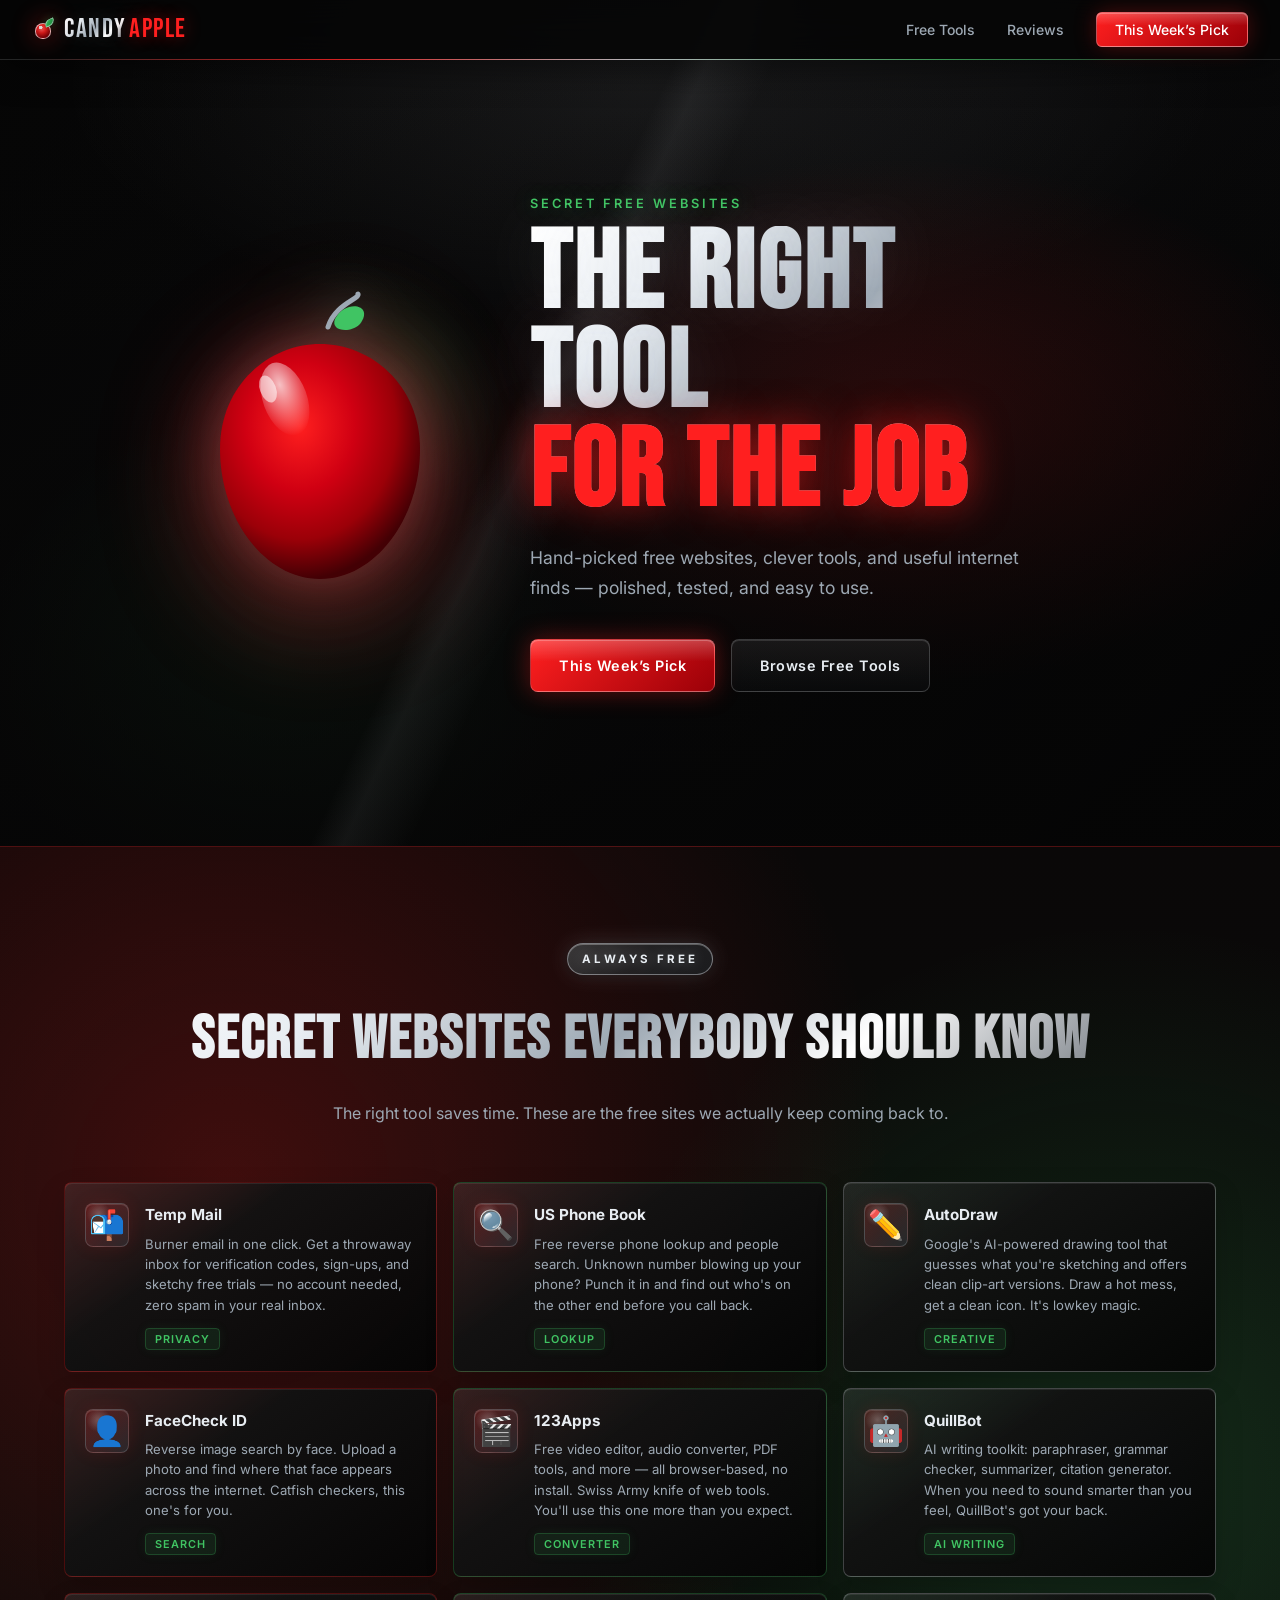
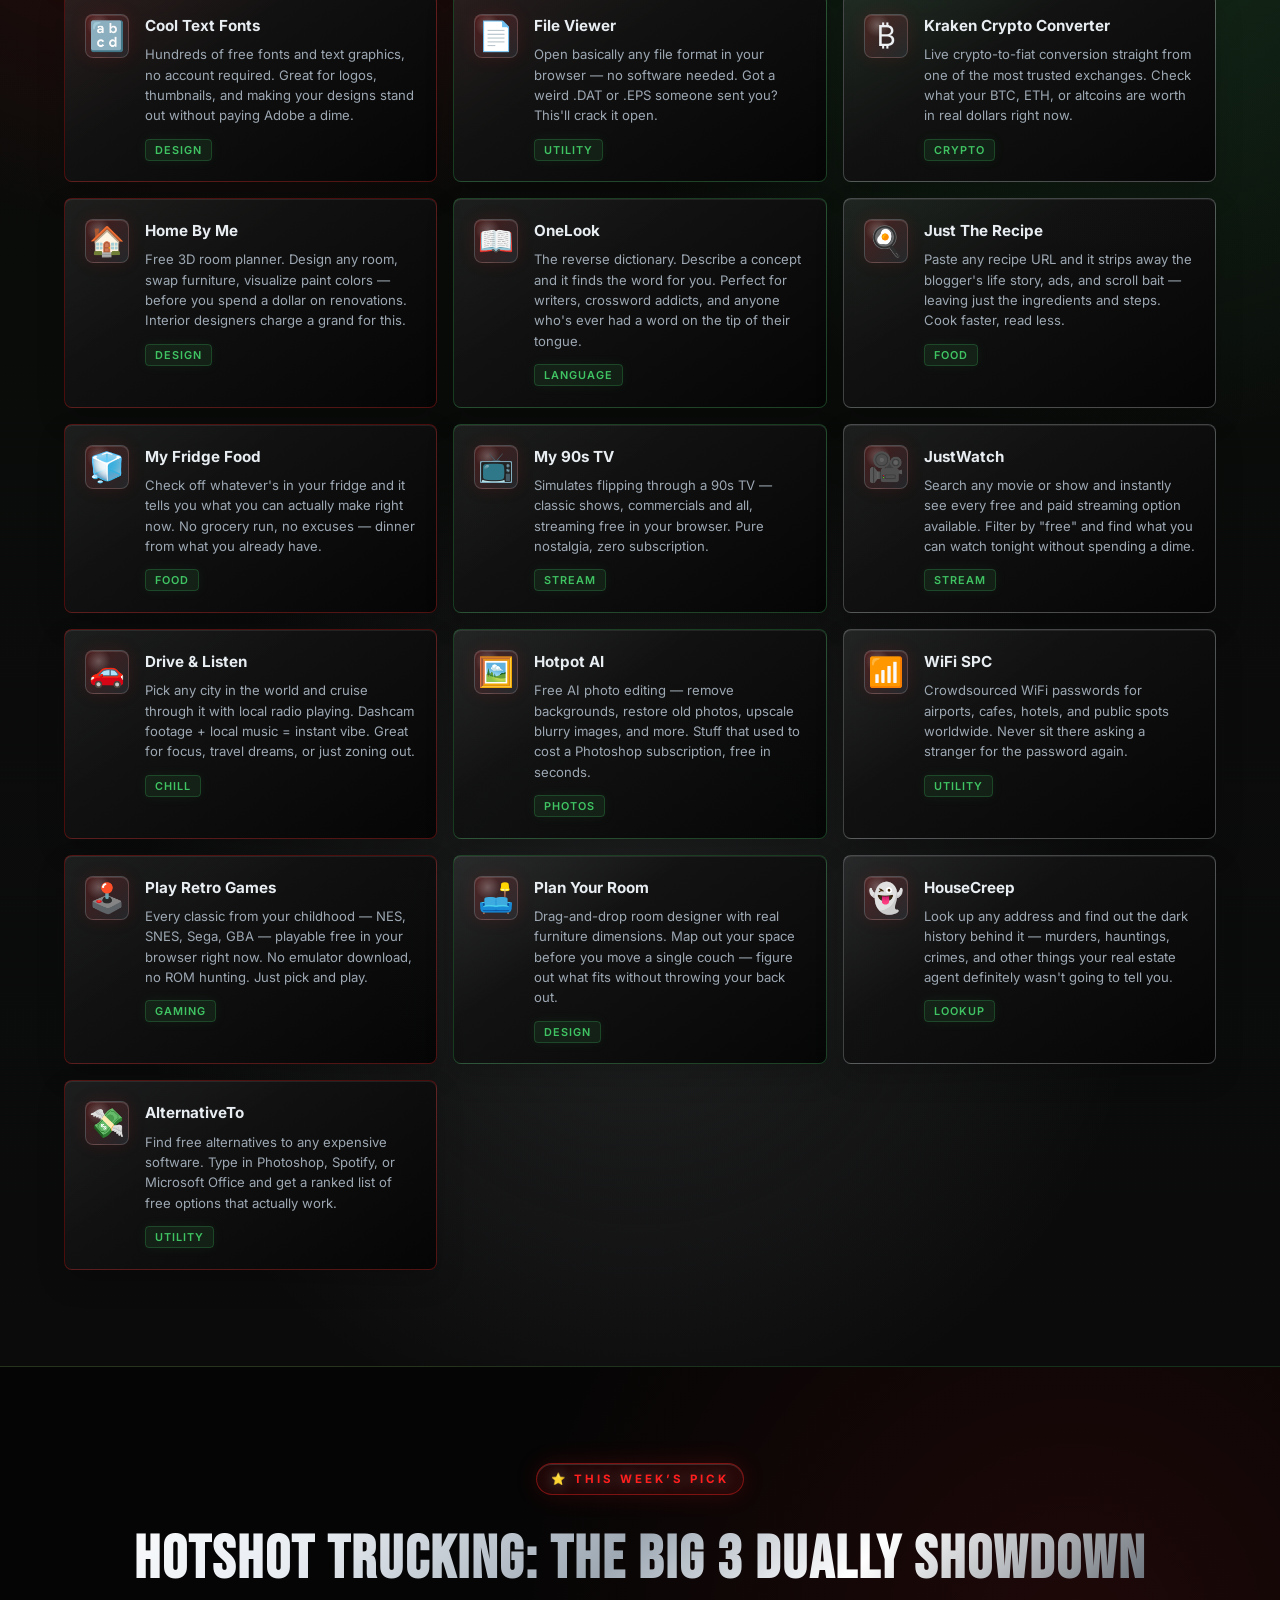
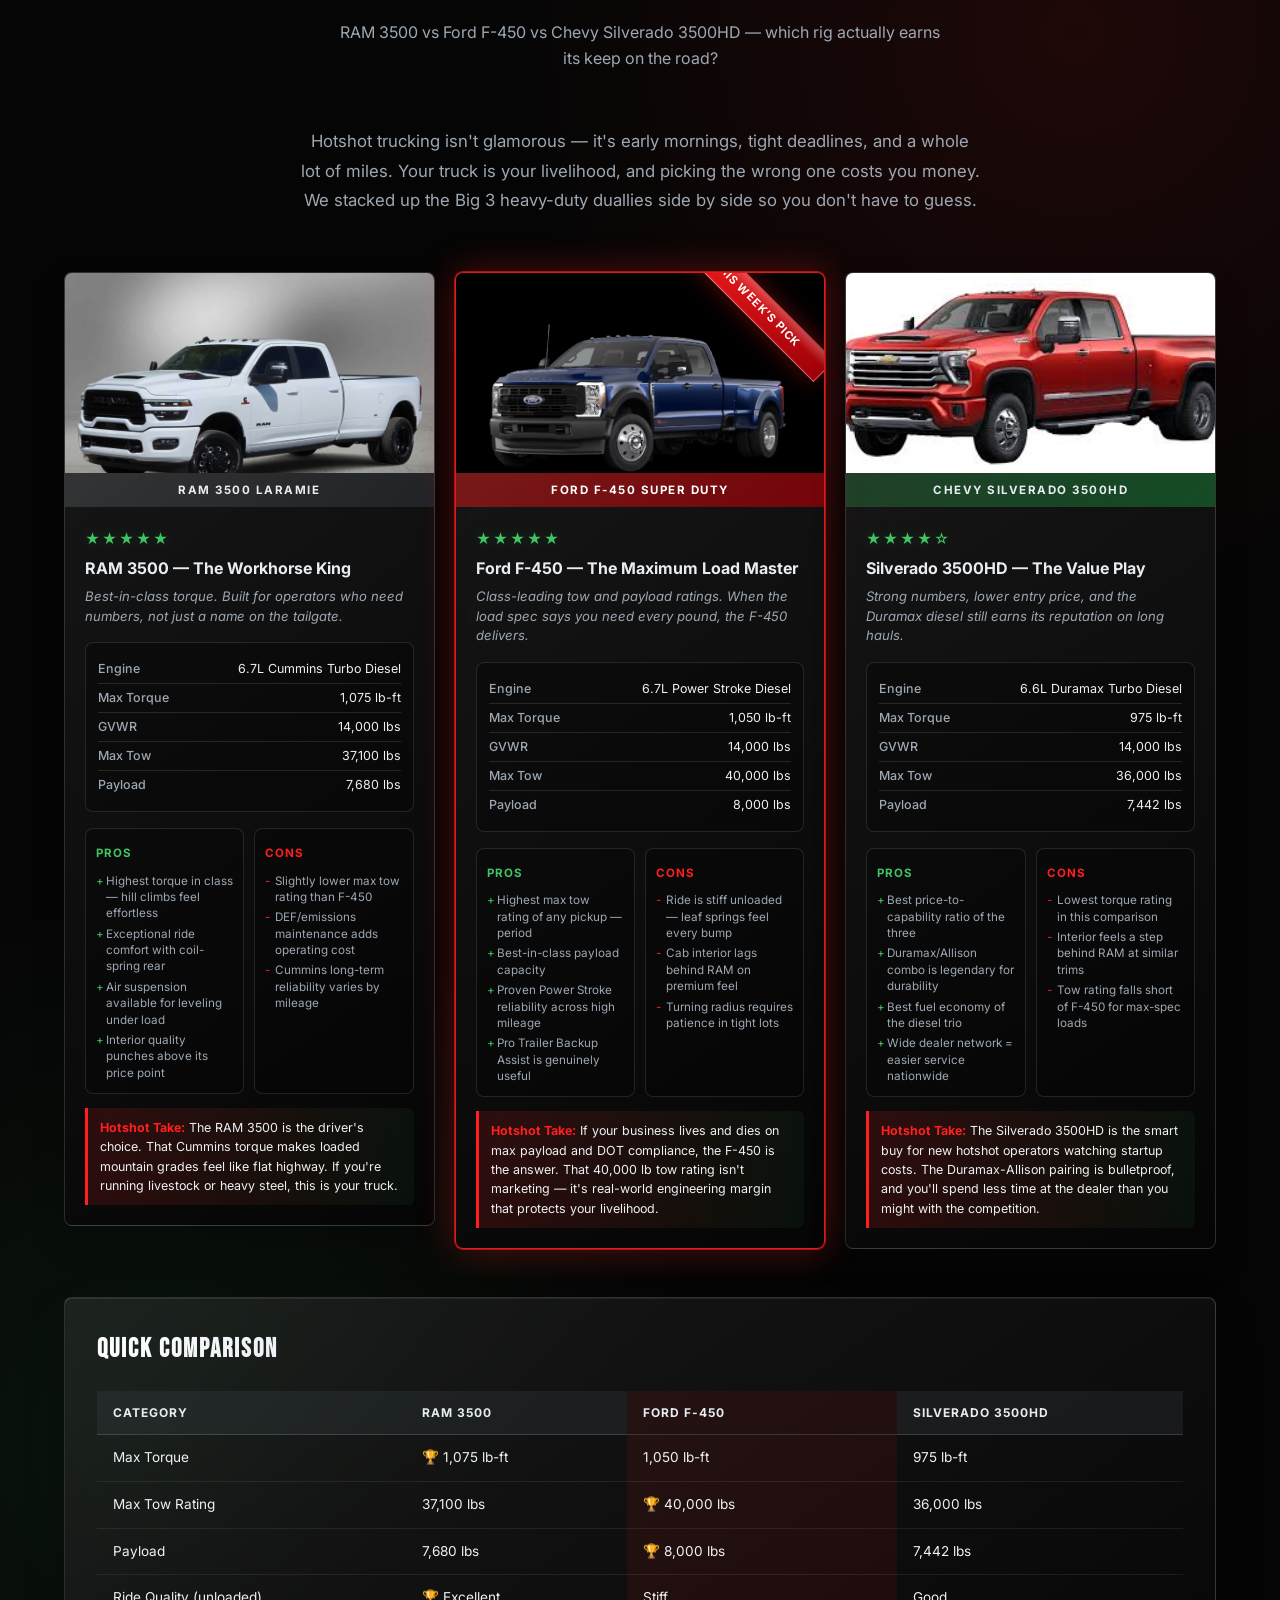
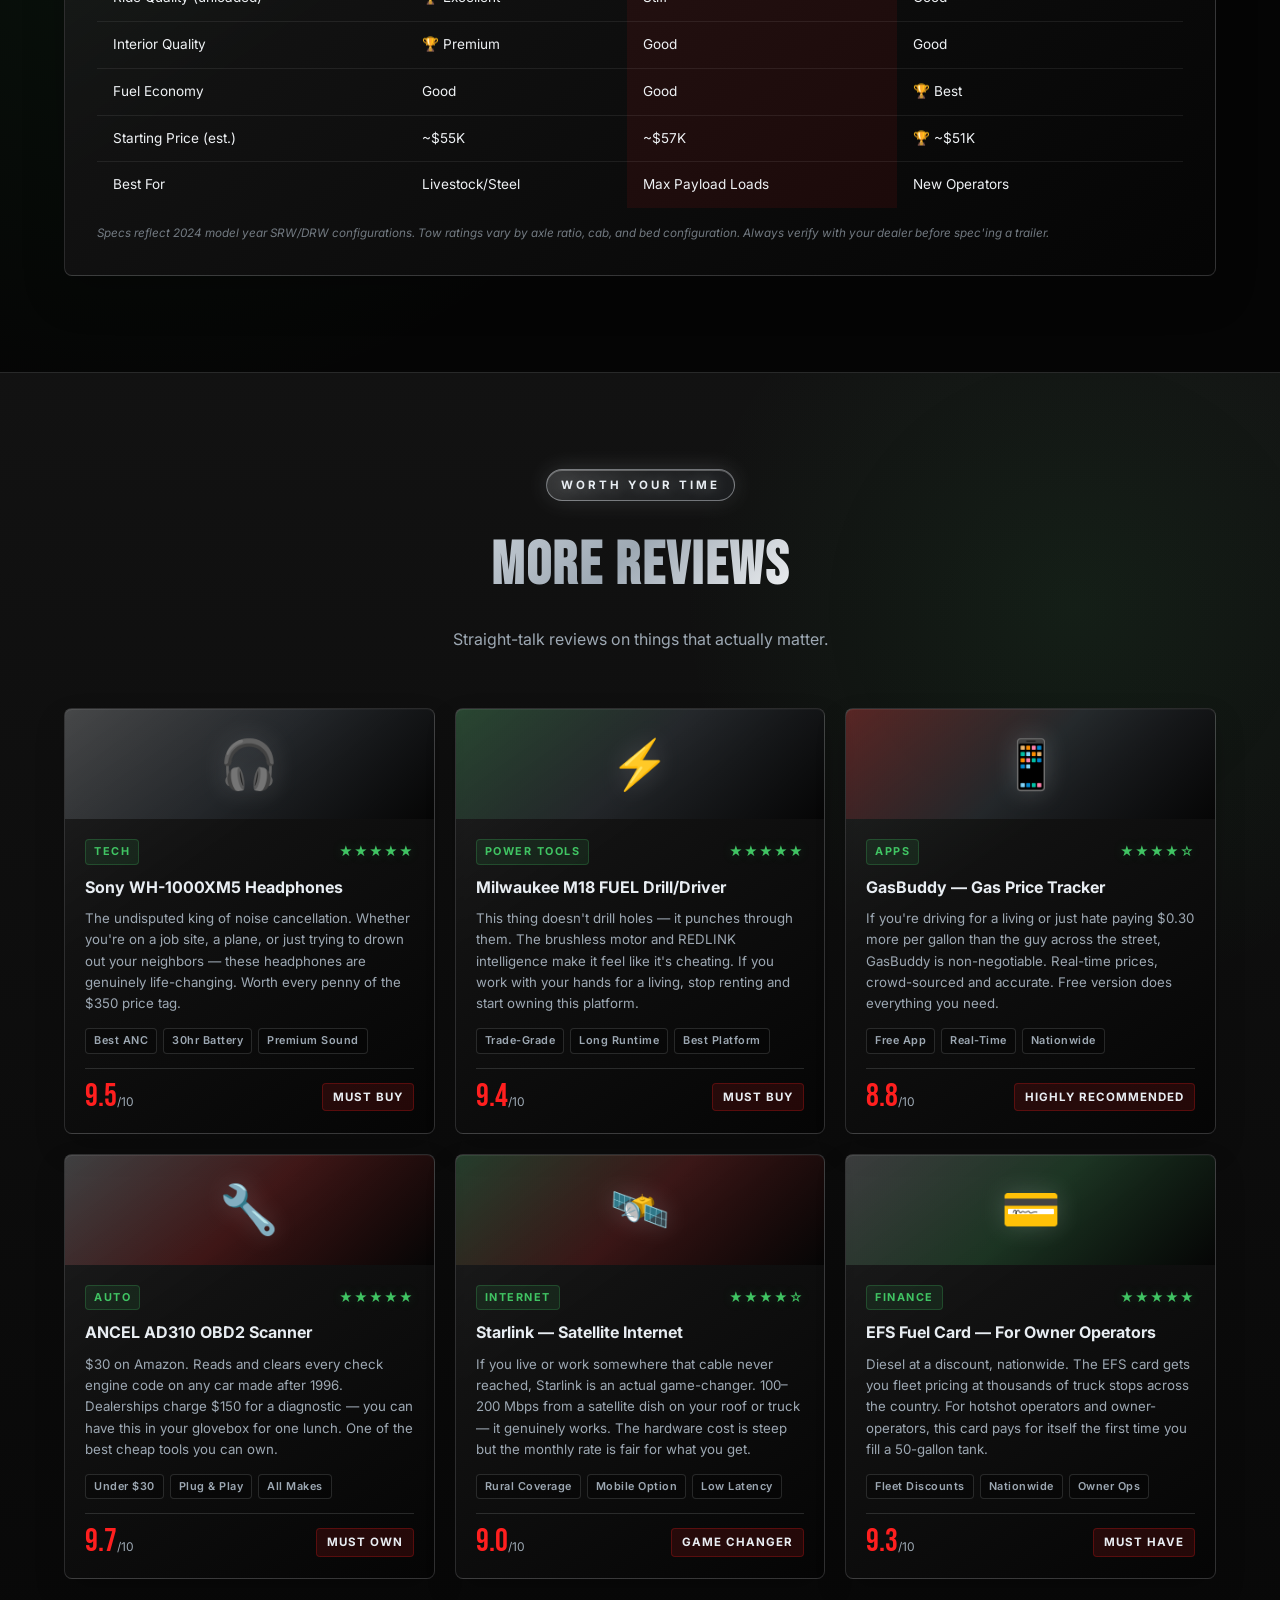
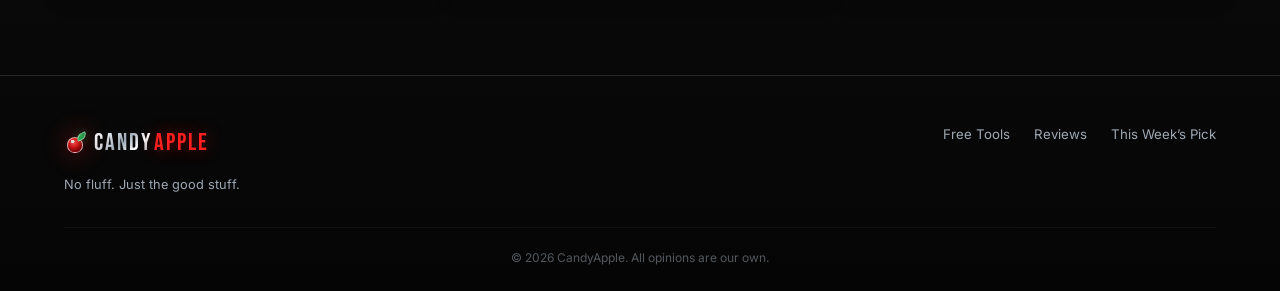
==== commit a2e508ef: "Add 11 new tool cards and Ben_Lego video page - Added tools: Just The Recipe, My Fridge Food, My 90s" ====
--- a/index.html
+++ b/index.html
@@ -176,6 +176,105 @@
           </div>
         </a>
 
+        <a href="https://justtherecipe.app" target="_blank" class="tool-card">
+          <div class="tool-icon">🍳</div>
+          <div class="tool-body">
+            <h3>Just The Recipe</h3>
+            <p>Paste any recipe URL and it strips away the blogger's life story, ads, and scroll bait — leaving just the ingredients and steps. Cook faster, read less.</p>
+            <span class="tool-tag">Food</span>
+          </div>
+        </a>
+
+        <a href="https://myfridgefood.com" target="_blank" class="tool-card">
+          <div class="tool-icon">🧊</div>
+          <div class="tool-body">
+            <h3>My Fridge Food</h3>
+            <p>Check off whatever's in your fridge and it tells you what you can actually make right now. No grocery run, no excuses — dinner from what you already have.</p>
+            <span class="tool-tag">Food</span>
+          </div>
+        </a>
+
+        <a href="https://www.my90stv.com" target="_blank" class="tool-card">
+          <div class="tool-icon">📺</div>
+          <div class="tool-body">
+            <h3>My 90s TV</h3>
+            <p>Simulates flipping through a 90s TV — classic shows, commercials and all, streaming free in your browser. Pure nostalgia, zero subscription.</p>
+            <span class="tool-tag">Stream</span>
+          </div>
+        </a>
+
+        <a href="https://www.justwatch.com" target="_blank" class="tool-card">
+          <div class="tool-icon">🎥</div>
+          <div class="tool-body">
+            <h3>JustWatch</h3>
+            <p>Search any movie or show and instantly see every free and paid streaming option available. Filter by "free" and find what you can watch tonight without spending a dime.</p>
+            <span class="tool-tag">Stream</span>
+          </div>
+        </a>
+
+        <a href="https://driveandlisten.herokuapp.com" target="_blank" class="tool-card">
+          <div class="tool-icon">🚗</div>
+          <div class="tool-body">
+            <h3>Drive & Listen</h3>
+            <p>Pick any city in the world and cruise through it with local radio playing. Dashcam footage + local music = instant vibe. Great for focus, travel dreams, or just zoning out.</p>
+            <span class="tool-tag">Chill</span>
+          </div>
+        </a>
+
+        <a href="https://hotpot.ai" target="_blank" class="tool-card">
+          <div class="tool-icon">🖼️</div>
+          <div class="tool-body">
+            <h3>Hotpot AI</h3>
+            <p>Free AI photo editing — remove backgrounds, restore old photos, upscale blurry images, and more. Stuff that used to cost a Photoshop subscription, free in seconds.</p>
+            <span class="tool-tag">Photos</span>
+          </div>
+        </a>
+
+        <a href="https://www.wifispc.com" target="_blank" class="tool-card">
+          <div class="tool-icon">📶</div>
+          <div class="tool-body">
+            <h3>WiFi SPC</h3>
+            <p>Crowdsourced WiFi passwords for airports, cafes, hotels, and public spots worldwide. Never sit there asking a stranger for the password again.</p>
+            <span class="tool-tag">Utility</span>
+          </div>
+        </a>
+
+        <a href="https://www.playretrogames.com" target="_blank" class="tool-card">
+          <div class="tool-icon">🕹️</div>
+          <div class="tool-body">
+            <h3>Play Retro Games</h3>
+            <p>Every classic from your childhood — NES, SNES, Sega, GBA — playable free in your browser right now. No emulator download, no ROM hunting. Just pick and play.</p>
+            <span class="tool-tag">Gaming</span>
+          </div>
+        </a>
+
+        <a href="https://www.planyourroom.com" target="_blank" class="tool-card">
+          <div class="tool-icon">🛋️</div>
+          <div class="tool-body">
+            <h3>Plan Your Room</h3>
+            <p>Drag-and-drop room designer with real furniture dimensions. Map out your space before you move a single couch — figure out what fits without throwing your back out.</p>
+            <span class="tool-tag">Design</span>
+          </div>
+        </a>
+
+        <a href="https://www.housecreep.com" target="_blank" class="tool-card">
+          <div class="tool-icon">👻</div>
+          <div class="tool-body">
+            <h3>HouseCreep</h3>
+            <p>Look up any address and find out the dark history behind it — murders, hauntings, crimes, and other things your real estate agent definitely wasn't going to tell you.</p>
+            <span class="tool-tag">Lookup</span>
+          </div>
+        </a>
+
+        <a href="https://alternativeto.net" target="_blank" class="tool-card">
+          <div class="tool-icon">💸</div>
+          <div class="tool-body">
+            <h3>AlternativeTo</h3>
+            <p>Find free alternatives to any expensive software. Type in Photoshop, Spotify, or Microsoft Office and get a ranked list of free options that actually work.</p>
+            <span class="tool-tag">Utility</span>
+          </div>
+        </a>
+
       </div>
     </div>
   </section>
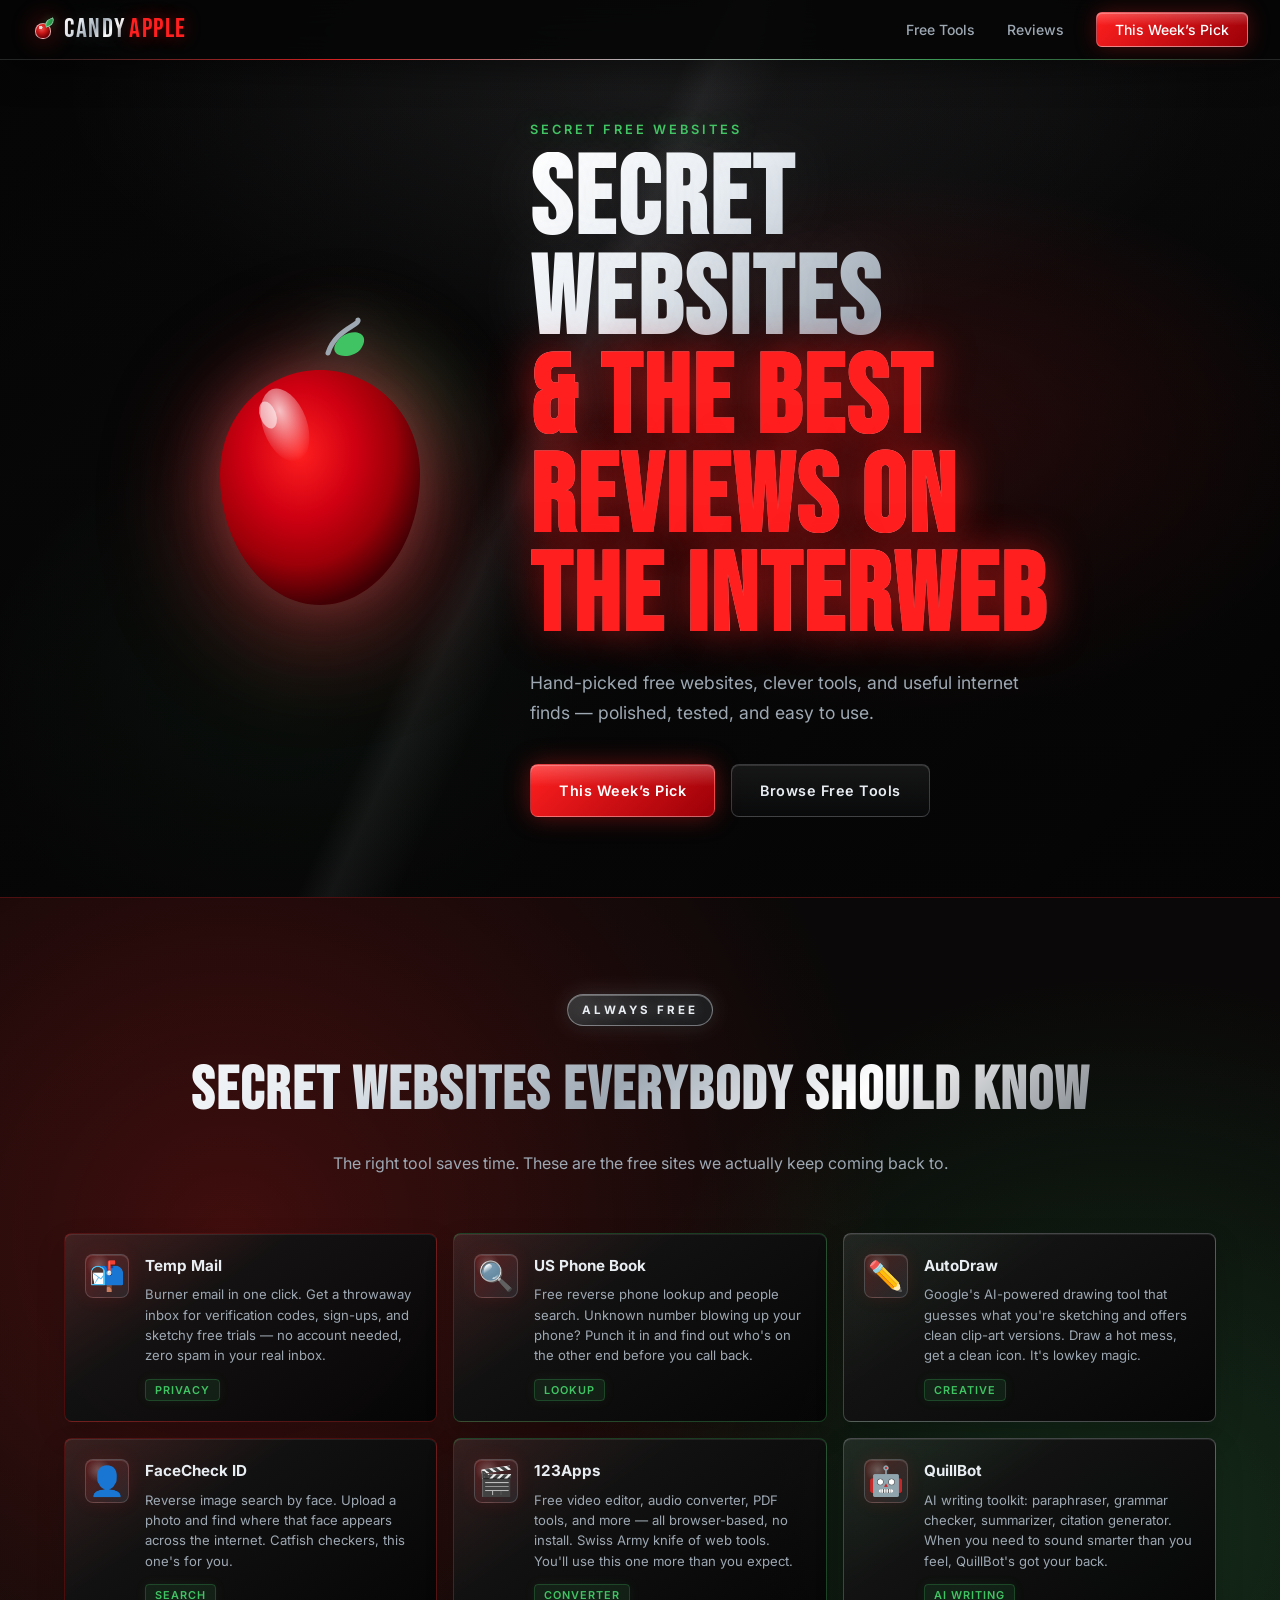
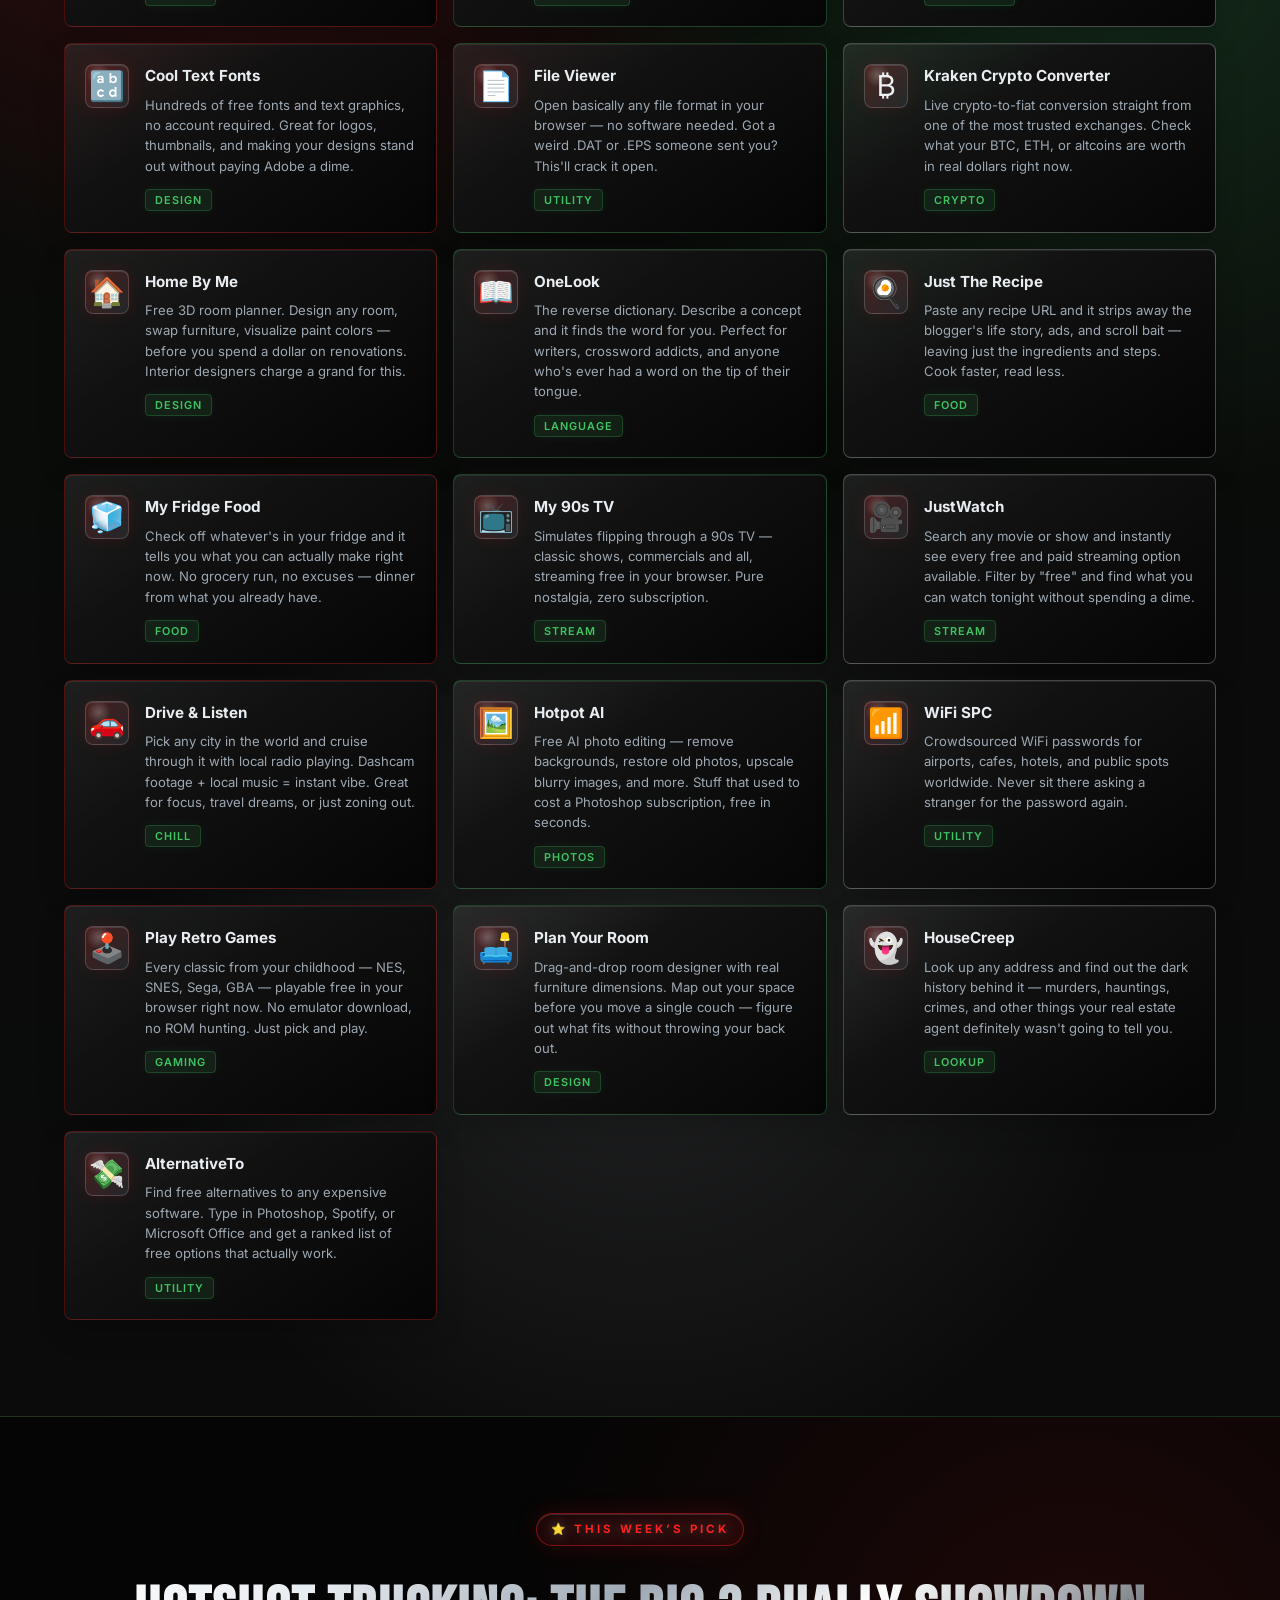
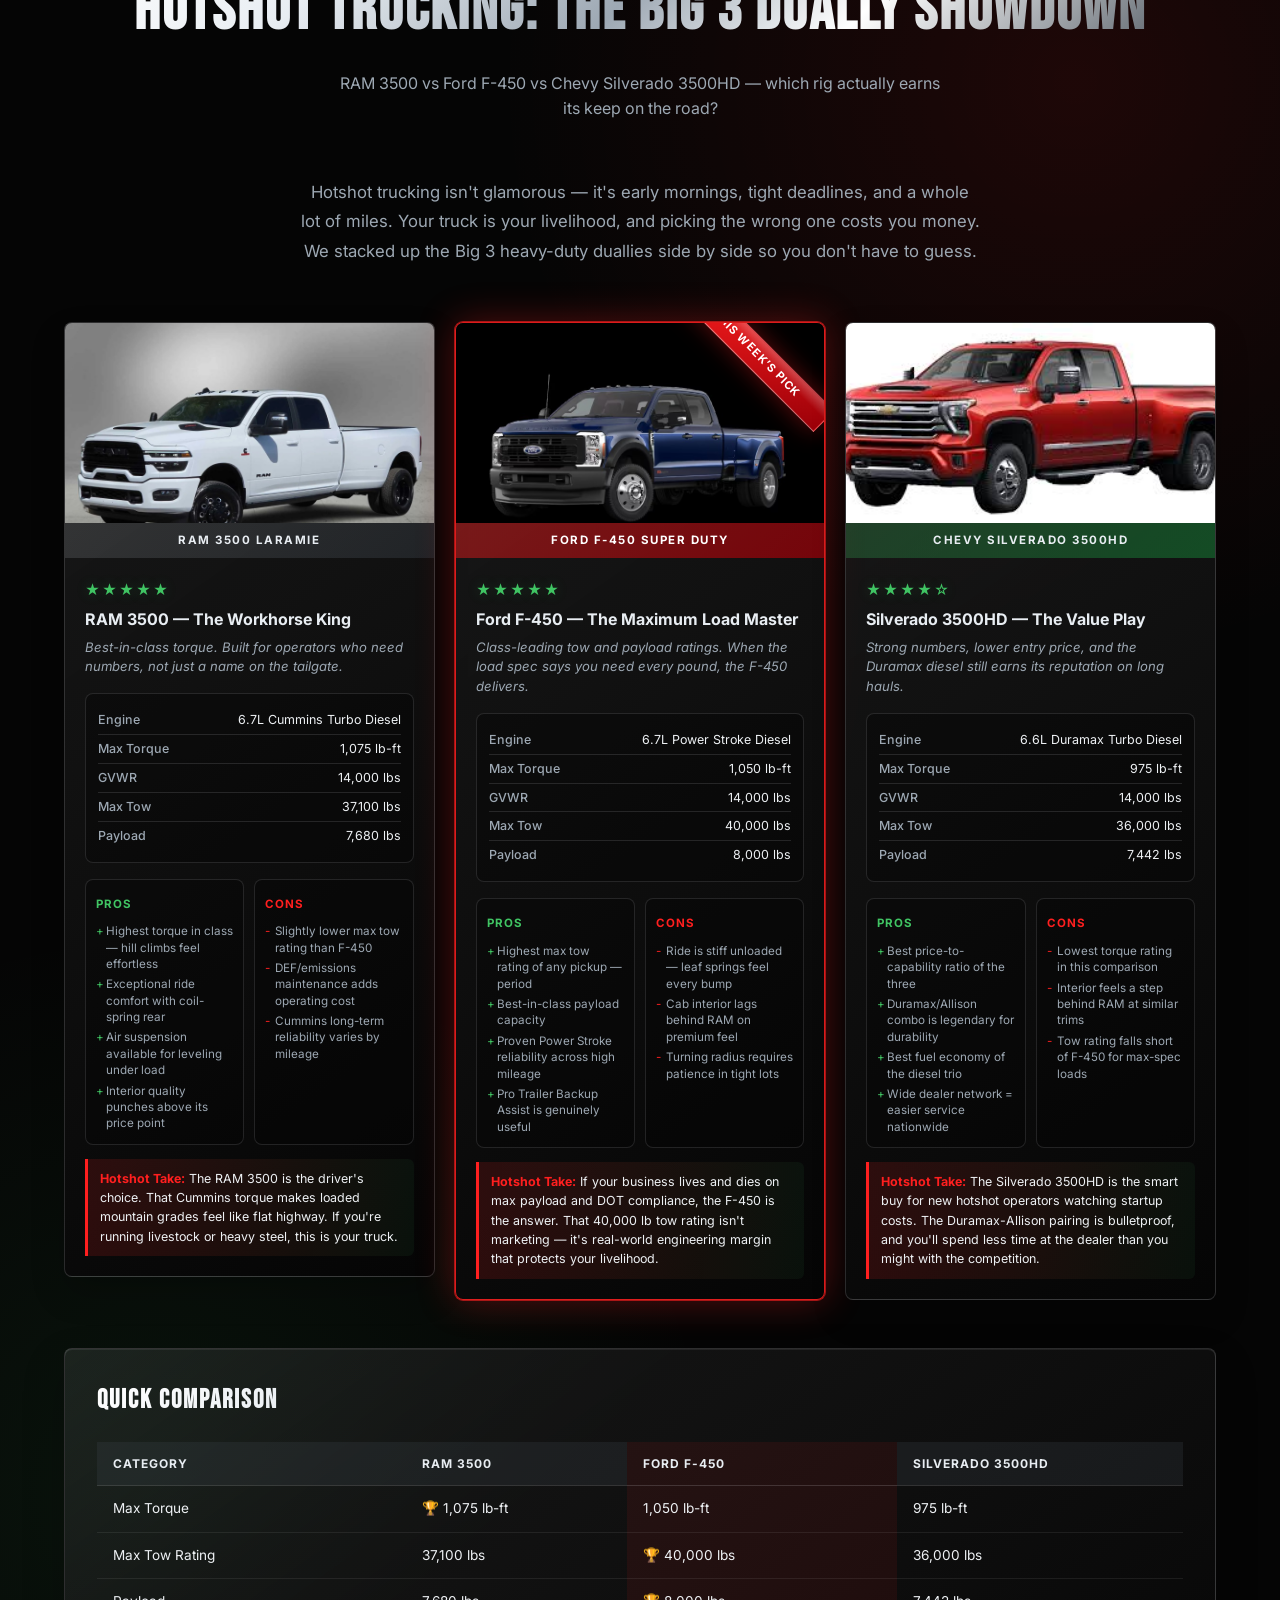
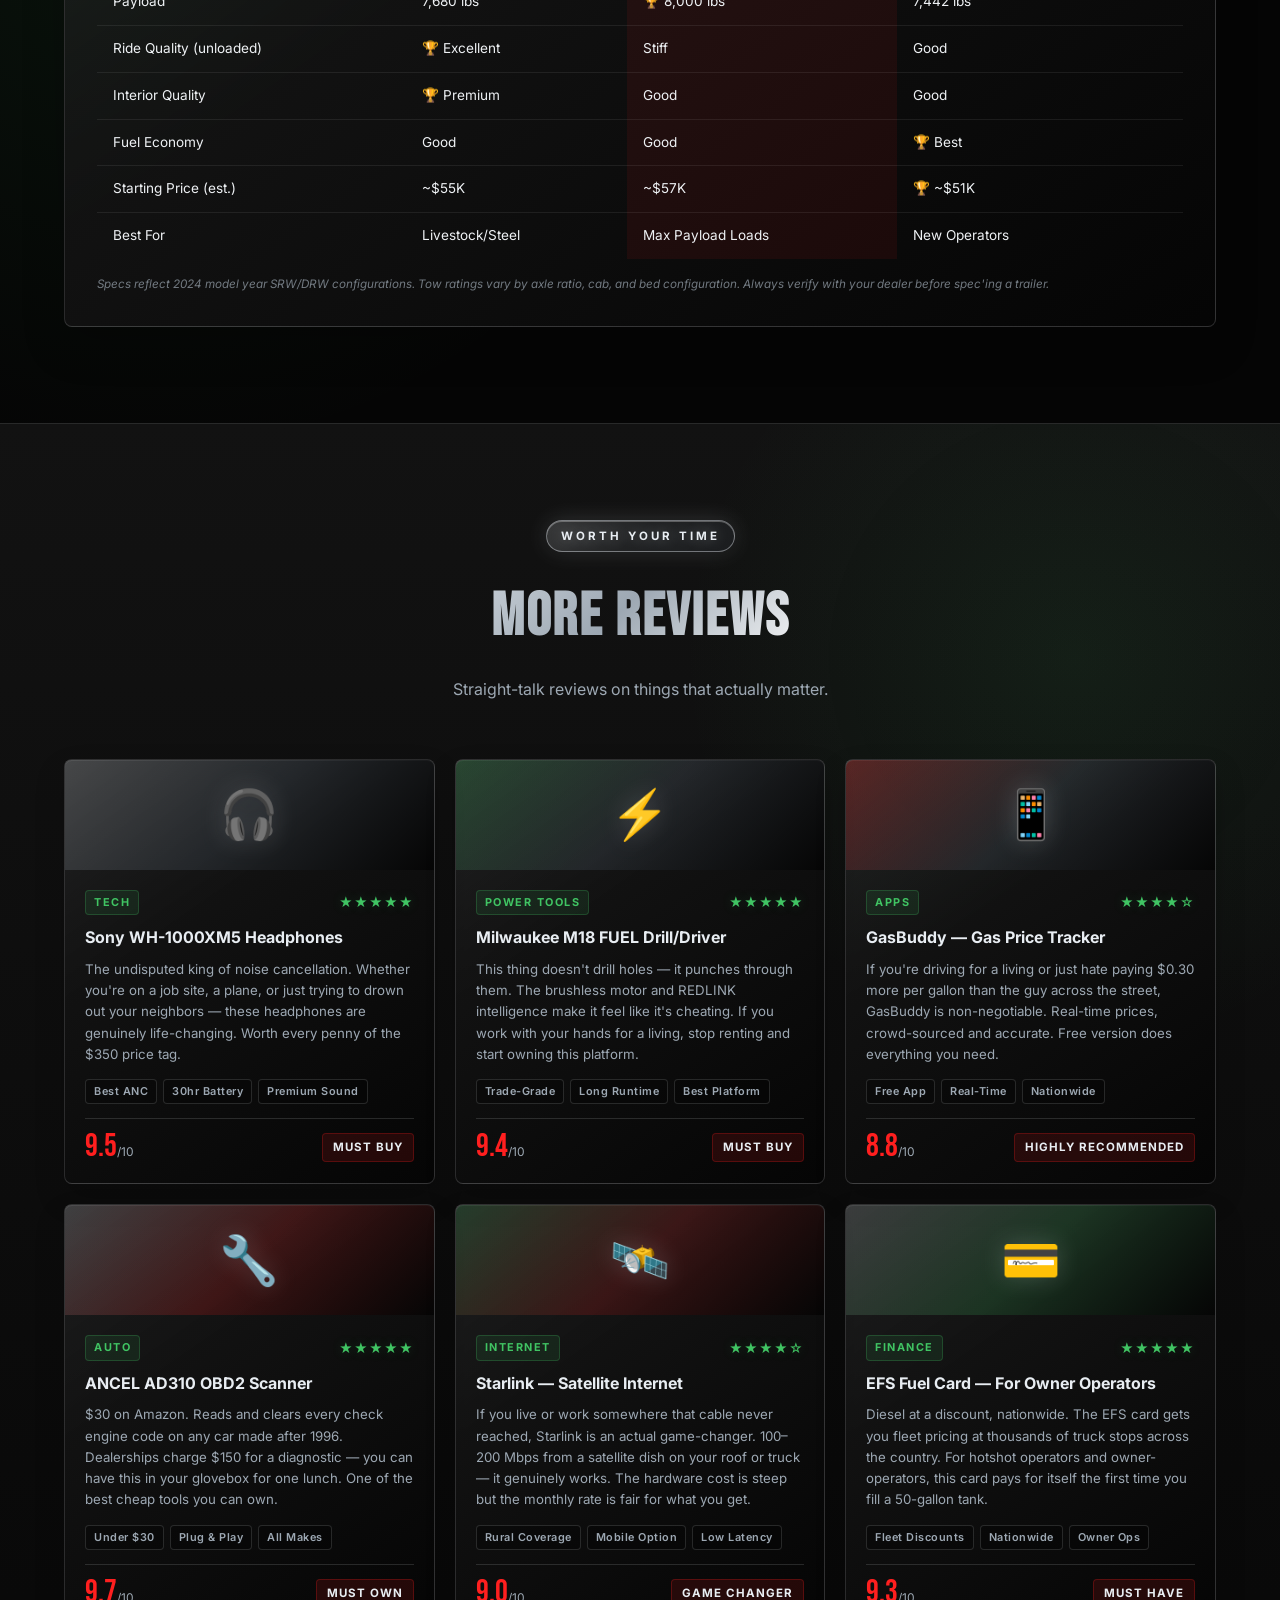
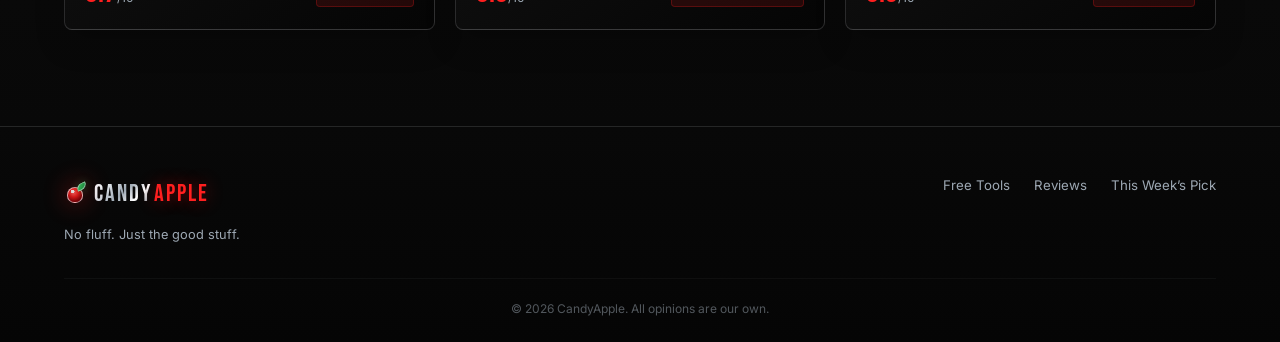
==== commit a135ac49: "Boost Ben_Lego audio 5x and update hero headline - Audio boosted ~14dB so it's audible at normal vol" ====
--- a/index.html
+++ b/index.html
@@ -58,7 +58,7 @@
     </div>
     <div class="hero-text">
       <p class="hero-eyebrow">SECRET FREE WEBSITES</p>
-      <h1 class="hero-title"><span>THE RIGHT TOOL</span><span class="red">FOR THE JOB</span></h1>
+      <h1 class="hero-title"><span>SECRET WEBSITES</span><span class="red">& THE BEST REVIEWS ON THE INTERWEB</span></h1>
       <p class="hero-sub">Hand-picked free websites, clever tools, and useful internet finds — polished, tested, and easy to use.</p>
       <div class="hero-btns">
         <a href="#top-review" class="btn btn-red">This Week’s Pick</a>
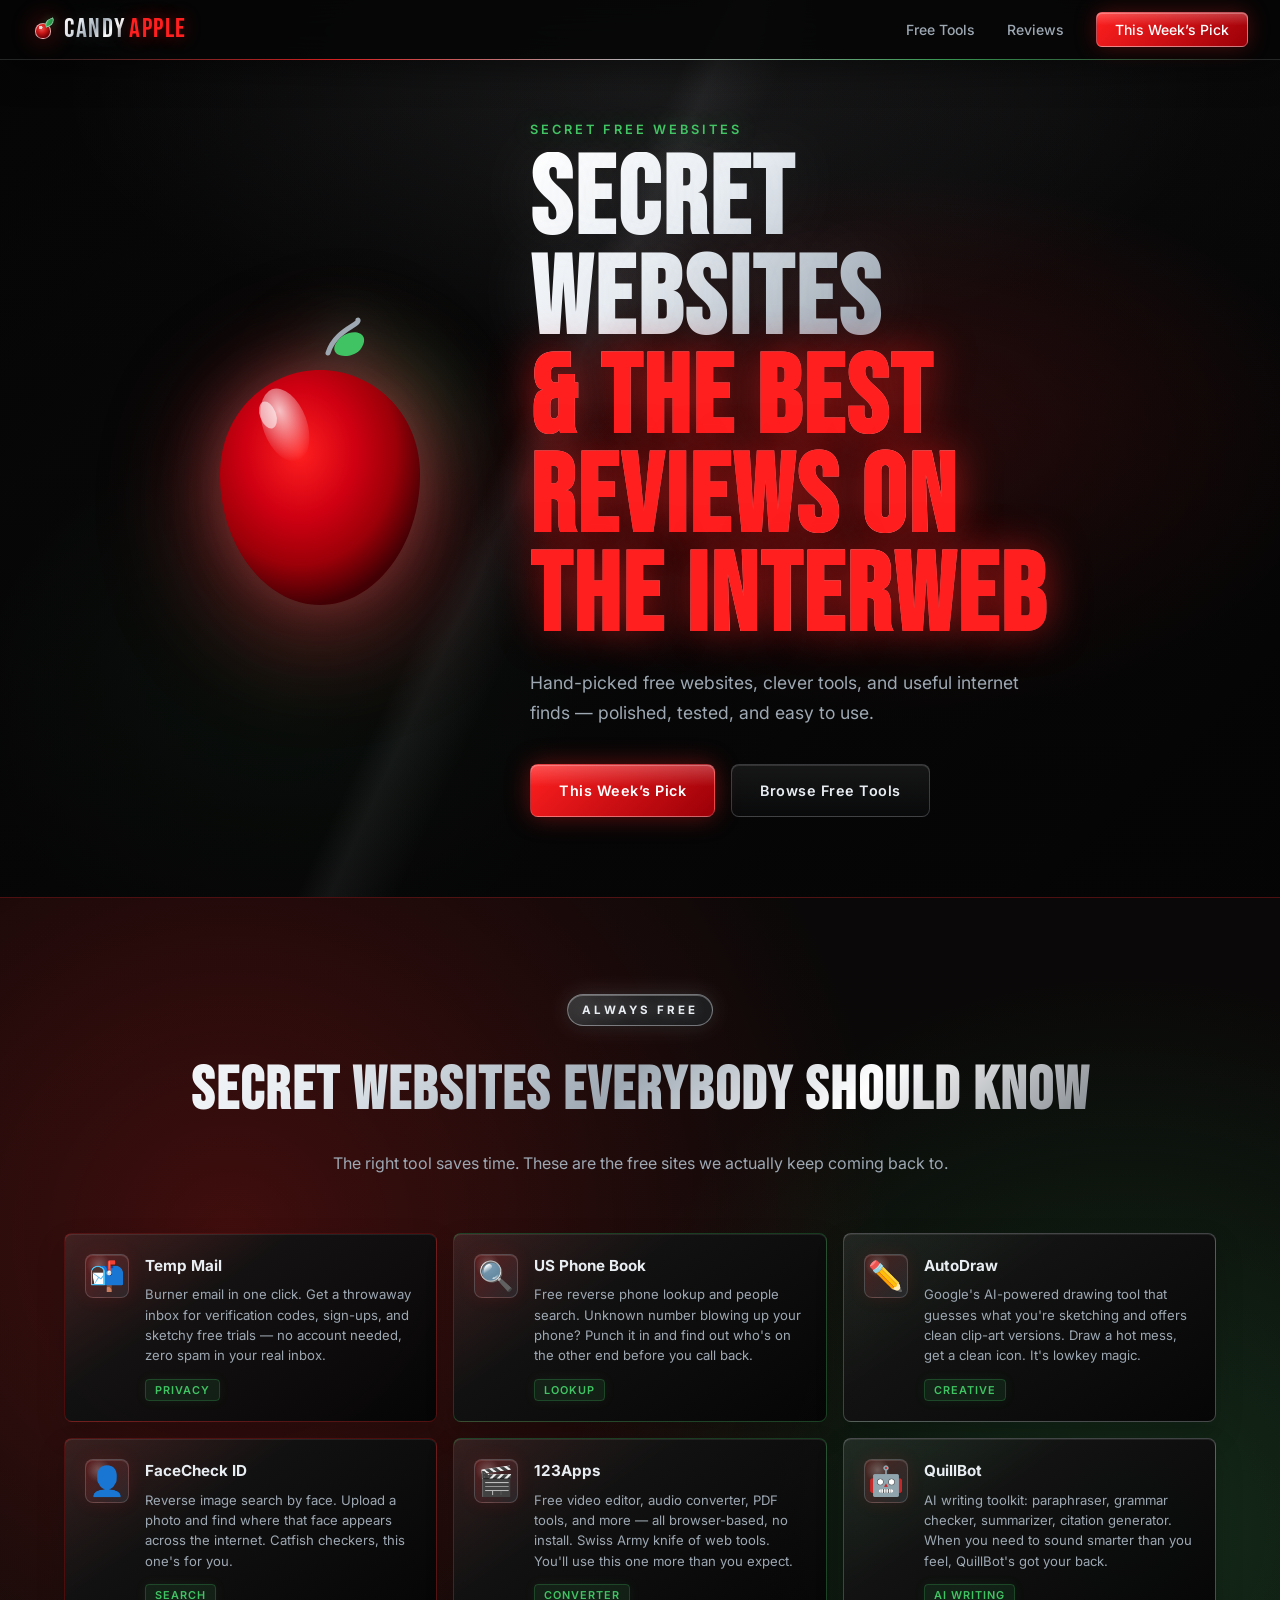
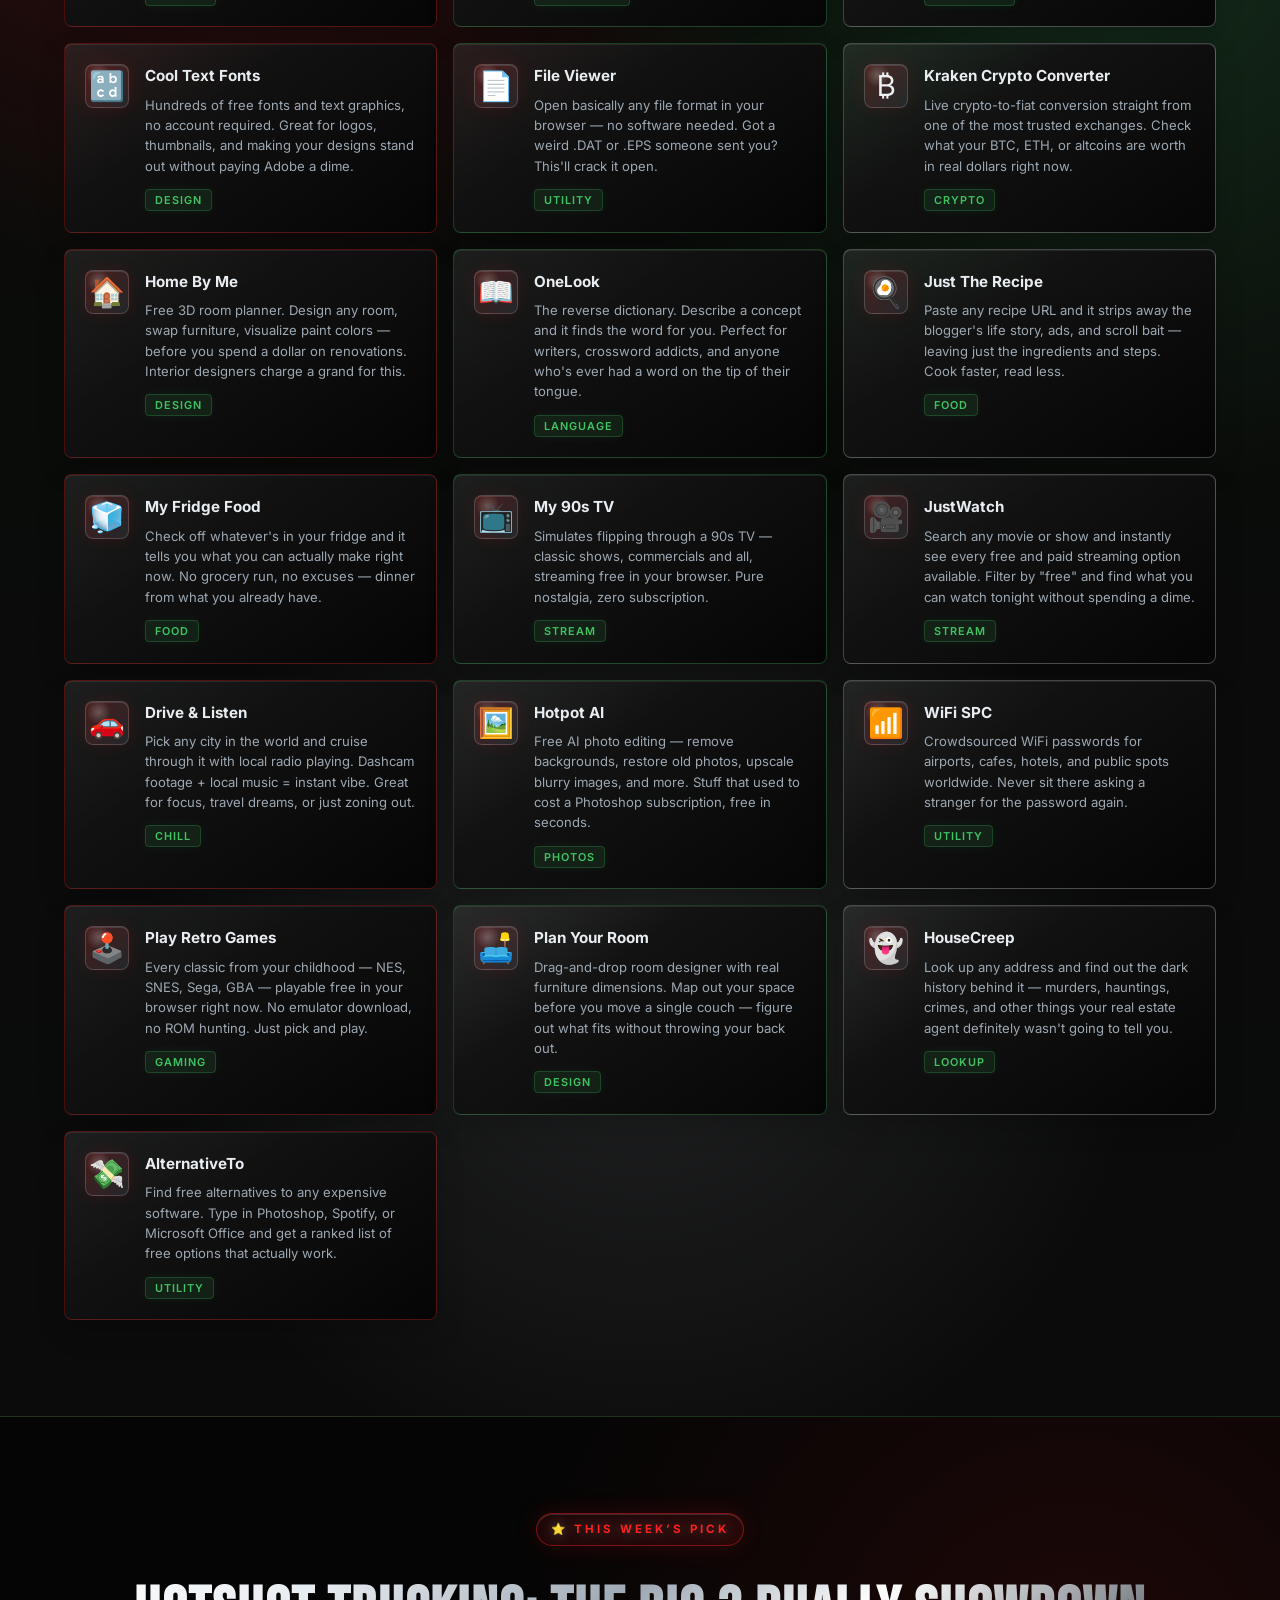
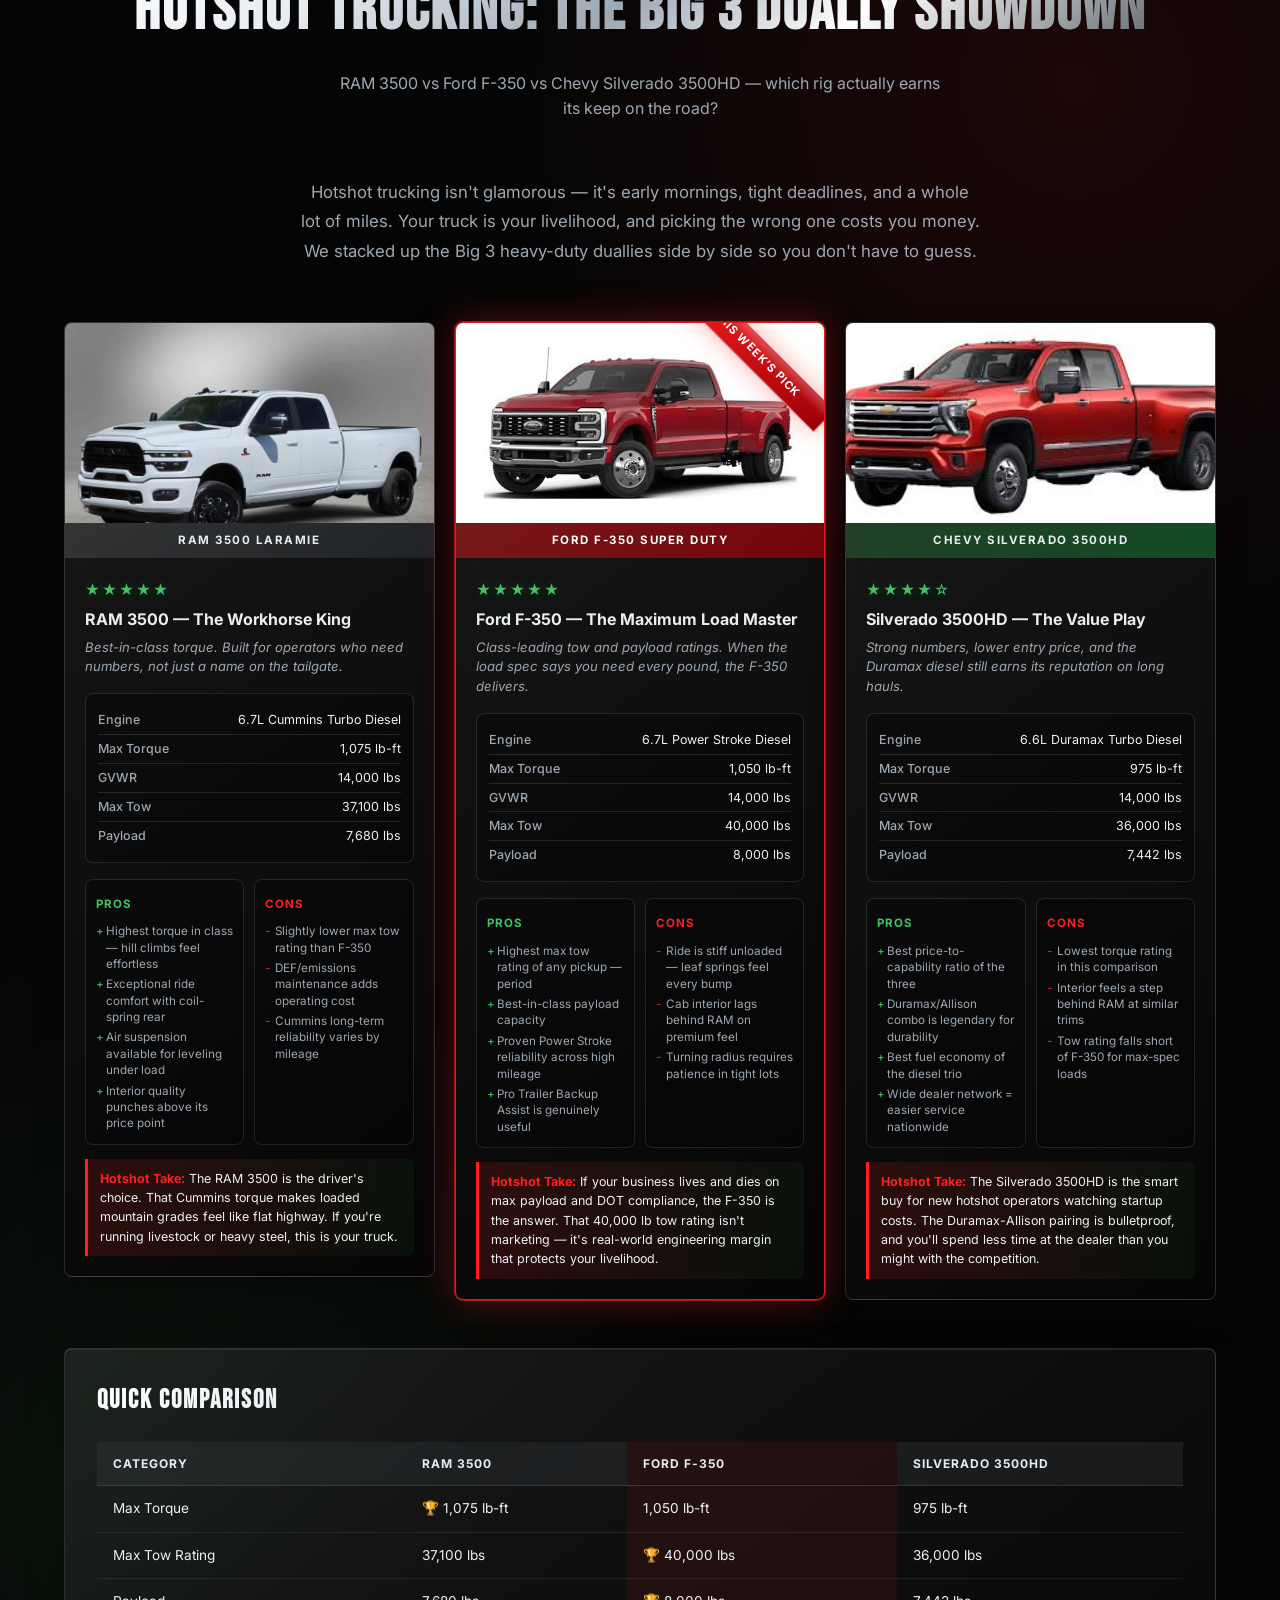
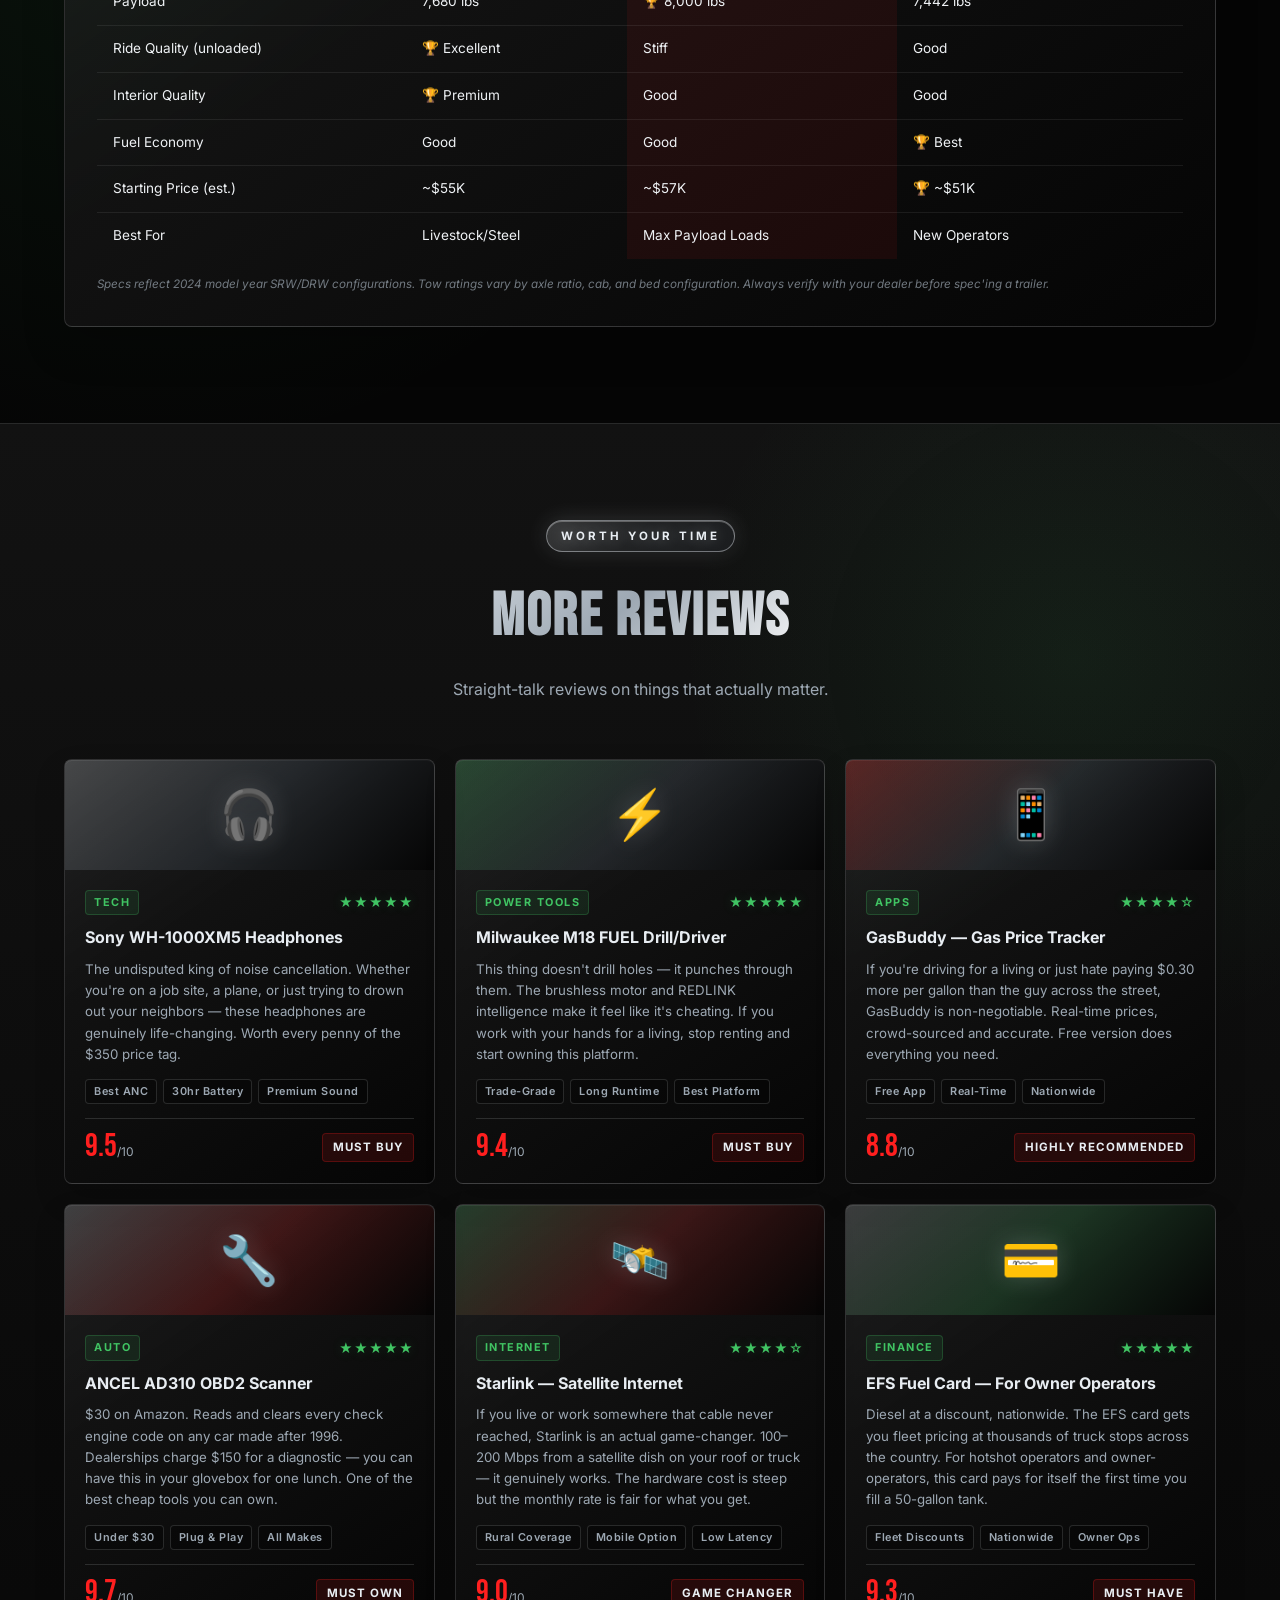
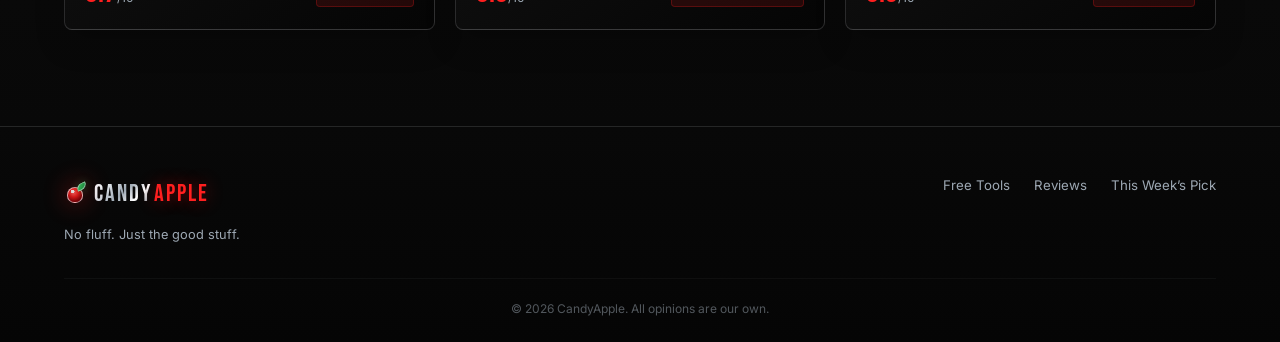
==== commit c96a1ace: "Swap F-450 for F-350 throughout truck review - Updated all text references from F-450 to F-350 - Swa" ====
--- a/index.html
+++ b/index.html
@@ -285,7 +285,7 @@
       <div class="section-header">
         <span class="section-tag red-tag">⭐ This Week’s Pick</span>
         <h2>Hotshot Trucking: The Big 3 Dually Showdown</h2>
-        <p>RAM 3500 vs Ford F-450 vs Chevy Silverado 3500HD — which rig actually earns its keep on the road?</p>
+        <p>RAM 3500 vs Ford F-350 vs Chevy Silverado 3500HD — which rig actually earns its keep on the road?</p>
       </div>
 
       <div class="feature-review">
@@ -326,7 +326,7 @@
                 <div class="cons">
                   <strong>Cons</strong>
                   <ul>
-                    <li>Slightly lower max tow rating than F-450</li>
+                    <li>Slightly lower max tow rating than F-350</li>
                     <li>DEF/emissions maintenance adds operating cost</li>
                     <li>Cummins long-term reliability varies by mileage</li>
                   </ul>
@@ -338,18 +338,18 @@
             </div>
           </div>
 
-          <!-- FORD F-450 -->
+          <!-- FORD F-350 -->
           <div class="truck-card truck-card-featured">
             <div class="featured-ribbon">This Week’s Pick</div>
             <div class="truck-img-wrap">
-              <img src="assets/f450.jpg" alt="Ford F-450 Super Duty Dually" loading="lazy" onerror="this.parentElement.classList.add('img-fallback')"/>
-              <div class="truck-img-placeholder">🚛 F-450</div>
-            </div>
-            <div class="truck-badge badge-ford">Ford F-450 Super Duty</div>
+              <img src="assets/f350.jpg" alt="Ford F-350 Super Duty Dually" loading="lazy" onerror="this.parentElement.classList.add('img-fallback')"/>
+              <div class="truck-img-placeholder">🚛 F-350</div>
+            </div>
+            <div class="truck-badge badge-ford">Ford F-350 Super Duty</div>
             <div class="truck-content">
               <div class="truck-stars">★★★★★</div>
-              <h3>Ford F-450 — The Maximum Load Master</h3>
-              <p class="truck-verdict">Class-leading tow and payload ratings. When the load spec says you need every pound, the F-450 delivers.</p>
+              <h3>Ford F-350 — The Maximum Load Master</h3>
+              <p class="truck-verdict">Class-leading tow and payload ratings. When the load spec says you need every pound, the F-350 delivers.</p>
               <ul class="truck-specs">
                 <li><span>Engine</span> 6.7L Power Stroke Diesel</li>
                 <li><span>Max Torque</span> 1,050 lb-ft</li>
@@ -377,7 +377,7 @@
                 </div>
               </div>
               <div class="hotshot-take">
-                <strong>Hotshot Take:</strong> If your business lives and dies on max payload and DOT compliance, the F-450 is the answer. That 40,000 lb tow rating isn't marketing — it's real-world engineering margin that protects your livelihood.
+                <strong>Hotshot Take:</strong> If your business lives and dies on max payload and DOT compliance, the F-350 is the answer. That 40,000 lb tow rating isn't marketing — it's real-world engineering margin that protects your livelihood.
               </div>
             </div>
           </div>
@@ -415,7 +415,7 @@
                   <ul>
                     <li>Lowest torque rating in this comparison</li>
                     <li>Interior feels a step behind RAM at similar trims</li>
-                    <li>Tow rating falls short of F-450 for max-spec loads</li>
+                    <li>Tow rating falls short of F-350 for max-spec loads</li>
                   </ul>
                 </div>
               </div>
@@ -436,7 +436,7 @@
                 <tr>
                   <th>Category</th>
                   <th>RAM 3500</th>
-                  <th class="highlight-col">Ford F-450</th>
+                  <th class="highlight-col">Ford F-350</th>
                   <th>Silverado 3500HD</th>
                 </tr>
               </thead>
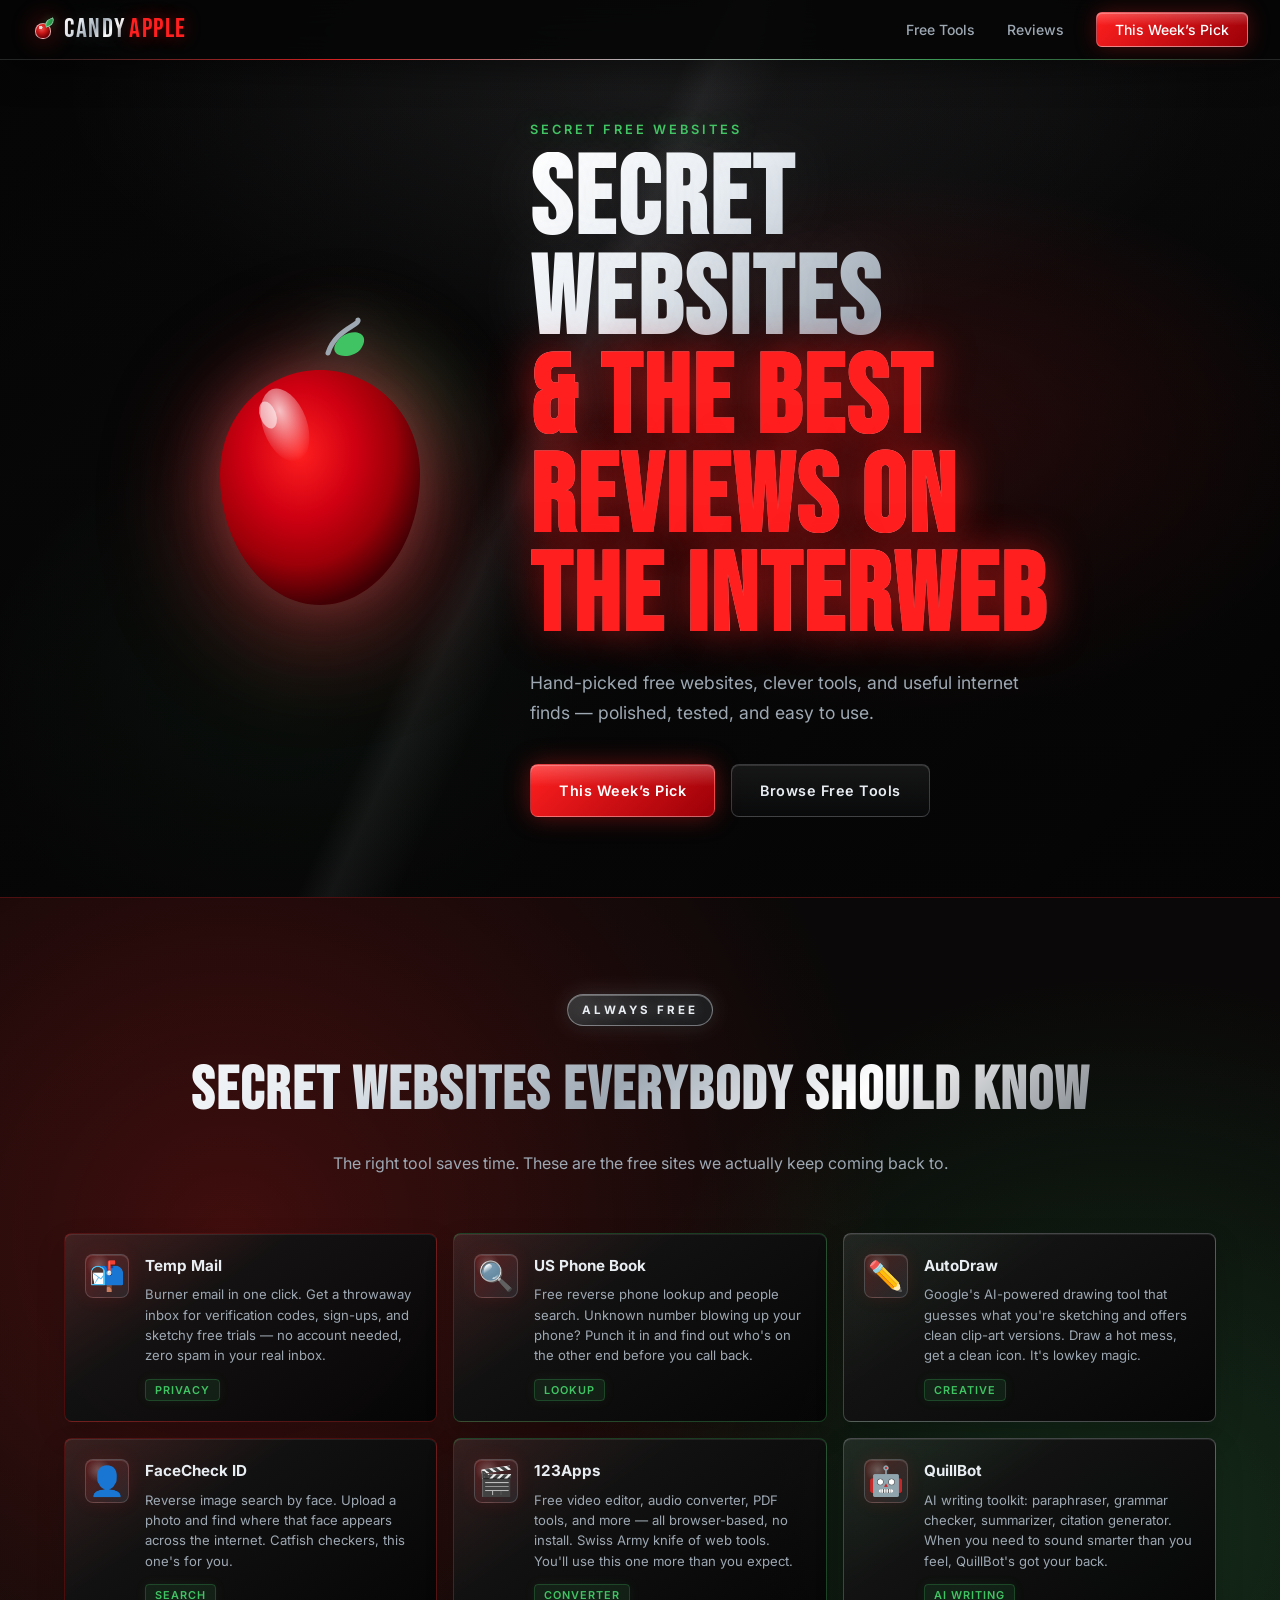
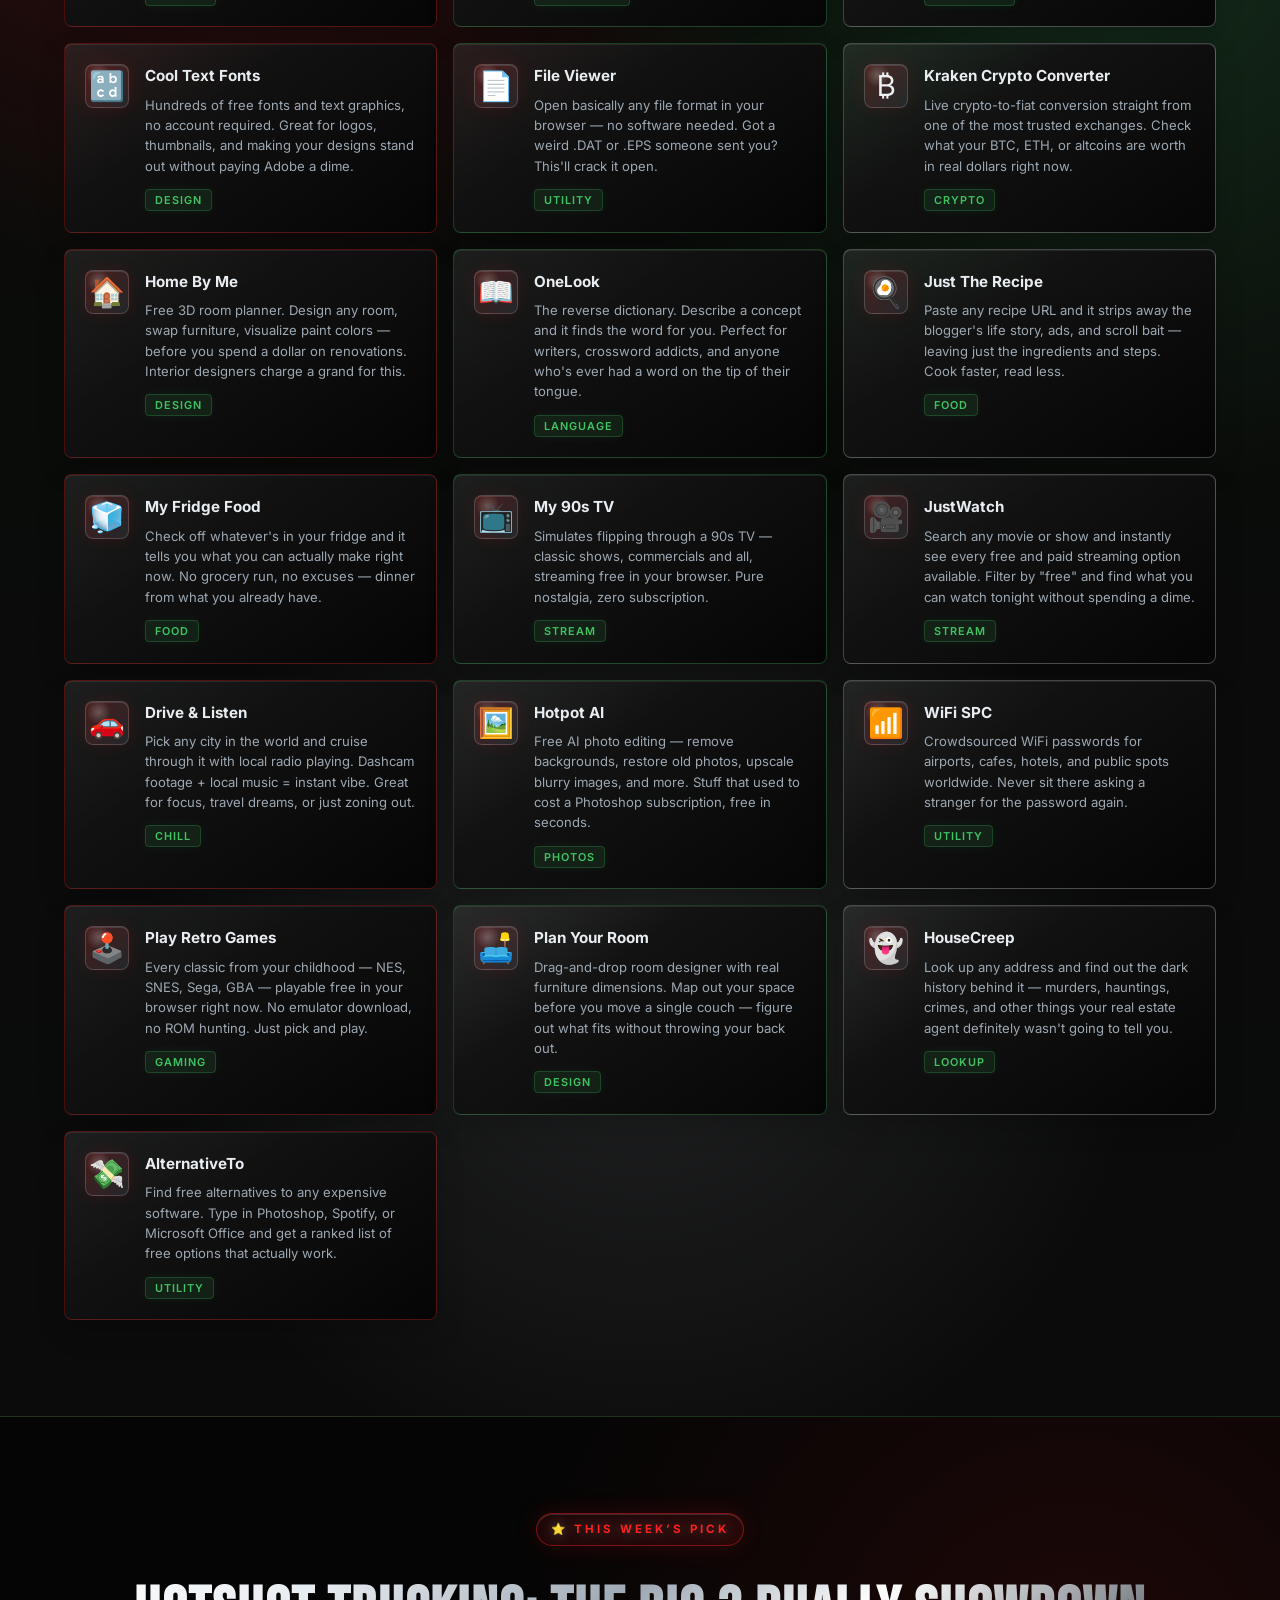
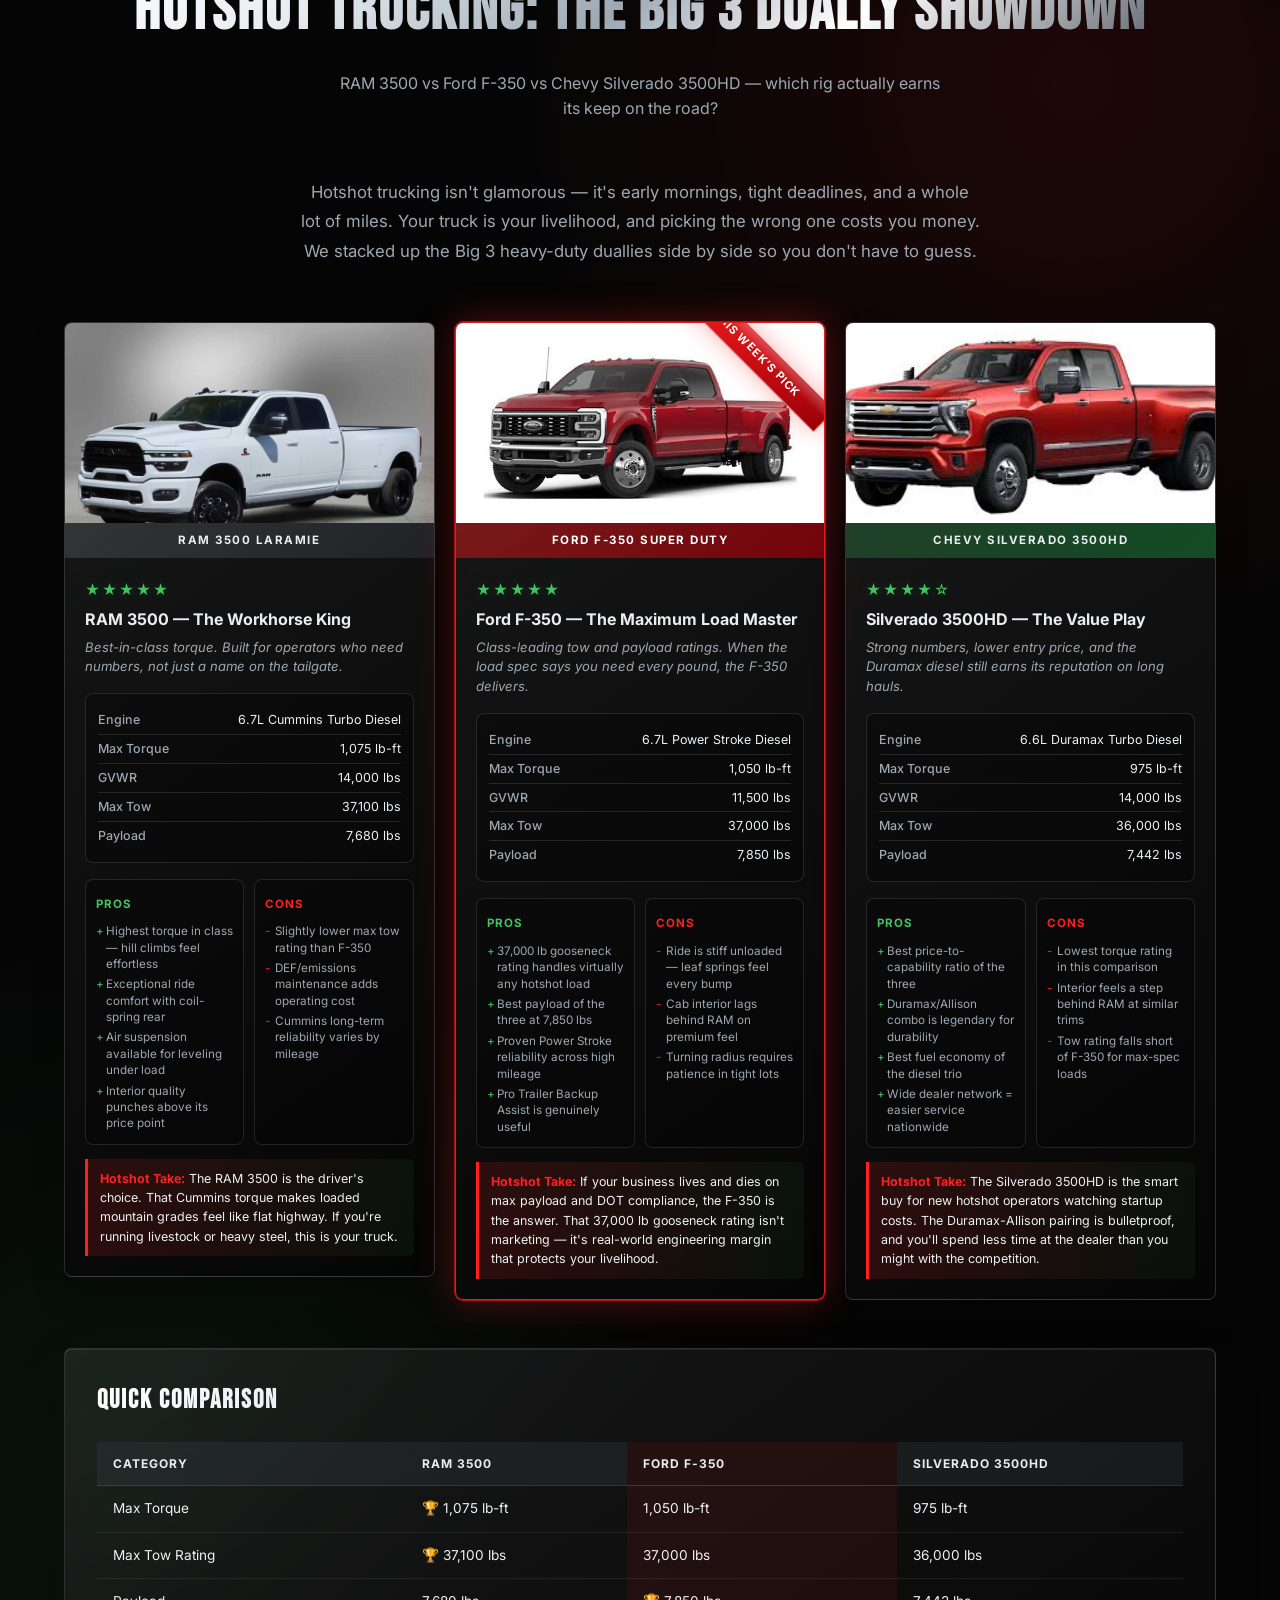
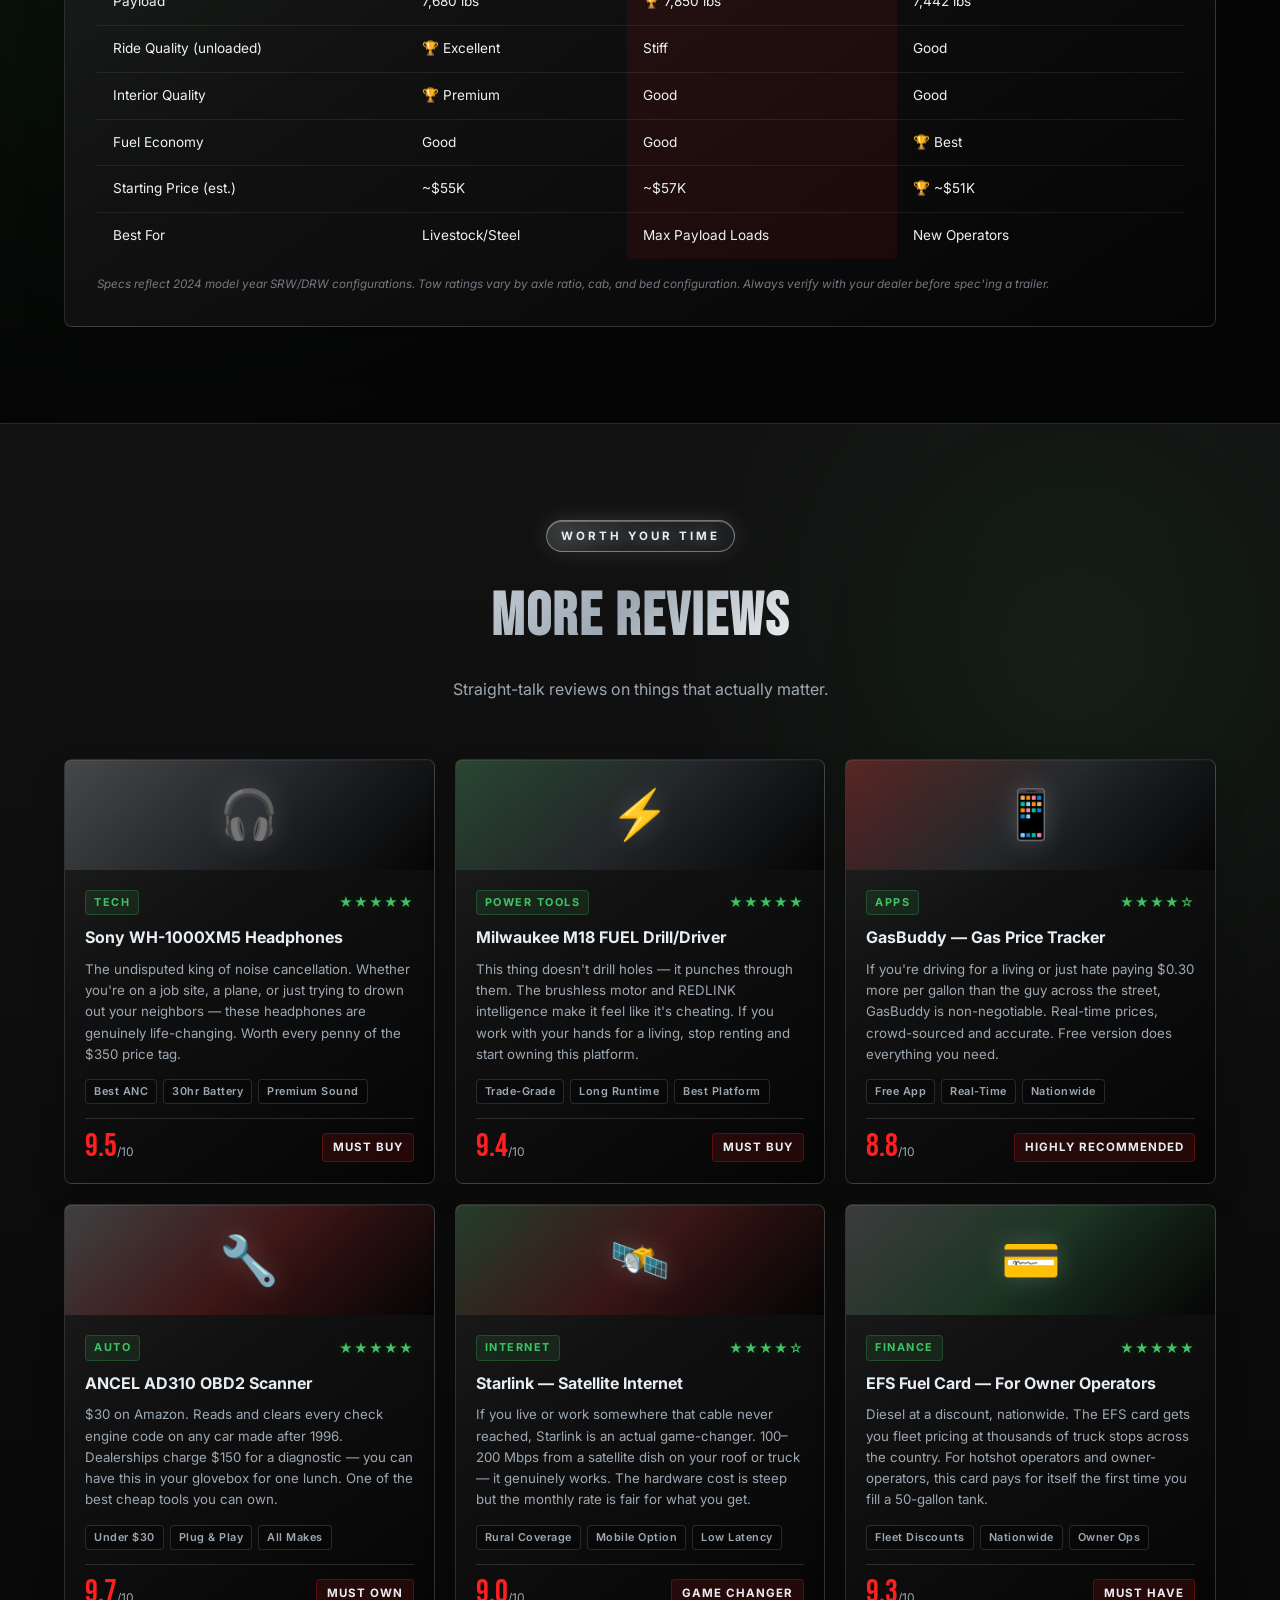
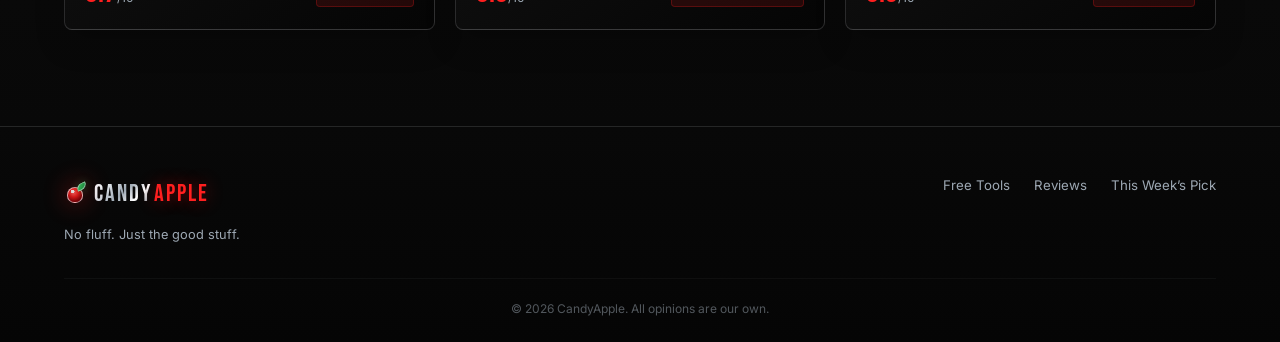
==== commit d2bad92b: "Correct F-350 specs — remove F-450 numbers - GVWR: 14,000 → 11,500 lbs - Max Tow: 40,000 → 37,000 lb" ====
--- a/index.html
+++ b/index.html
@@ -353,16 +353,16 @@
               <ul class="truck-specs">
                 <li><span>Engine</span> 6.7L Power Stroke Diesel</li>
                 <li><span>Max Torque</span> 1,050 lb-ft</li>
-                <li><span>GVWR</span> 14,000 lbs</li>
-                <li><span>Max Tow</span> 40,000 lbs</li>
-                <li><span>Payload</span> 8,000 lbs</li>
+                <li><span>GVWR</span> 11,500 lbs</li>
+                <li><span>Max Tow</span> 37,000 lbs</li>
+                <li><span>Payload</span> 7,850 lbs</li>
               </ul>
               <div class="pros-cons">
                 <div class="pros">
                   <strong>Pros</strong>
                   <ul>
-                    <li>Highest max tow rating of any pickup — period</li>
-                    <li>Best-in-class payload capacity</li>
+                    <li>37,000 lb gooseneck rating handles virtually any hotshot load</li>
+                    <li>Best payload of the three at 7,850 lbs</li>
                     <li>Proven Power Stroke reliability across high mileage</li>
                     <li>Pro Trailer Backup Assist is genuinely useful</li>
                   </ul>
@@ -377,7 +377,7 @@
                 </div>
               </div>
               <div class="hotshot-take">
-                <strong>Hotshot Take:</strong> If your business lives and dies on max payload and DOT compliance, the F-350 is the answer. That 40,000 lb tow rating isn't marketing — it's real-world engineering margin that protects your livelihood.
+                <strong>Hotshot Take:</strong> If your business lives and dies on max payload and DOT compliance, the F-350 is the answer. That 37,000 lb gooseneck rating isn't marketing — it's real-world engineering margin that protects your livelihood.
               </div>
             </div>
           </div>
@@ -442,8 +442,8 @@
               </thead>
               <tbody>
                 <tr><td>Max Torque</td><td>🏆 1,075 lb-ft</td><td class="highlight-col">1,050 lb-ft</td><td>975 lb-ft</td></tr>
-                <tr><td>Max Tow Rating</td><td>37,100 lbs</td><td class="highlight-col">🏆 40,000 lbs</td><td>36,000 lbs</td></tr>
-                <tr><td>Payload</td><td>7,680 lbs</td><td class="highlight-col">🏆 8,000 lbs</td><td>7,442 lbs</td></tr>
+                <tr><td>Max Tow Rating</td><td>🏆 37,100 lbs</td><td class="highlight-col">37,000 lbs</td><td>36,000 lbs</td></tr>
+                <tr><td>Payload</td><td>7,680 lbs</td><td class="highlight-col">🏆 7,850 lbs</td><td>7,442 lbs</td></tr>
                 <tr><td>Ride Quality (unloaded)</td><td>🏆 Excellent</td><td class="highlight-col">Stiff</td><td>Good</td></tr>
                 <tr><td>Interior Quality</td><td>🏆 Premium</td><td class="highlight-col">Good</td><td>Good</td></tr>
                 <tr><td>Fuel Economy</td><td>Good</td><td class="highlight-col">Good</td><td>🏆 Best</td></tr>
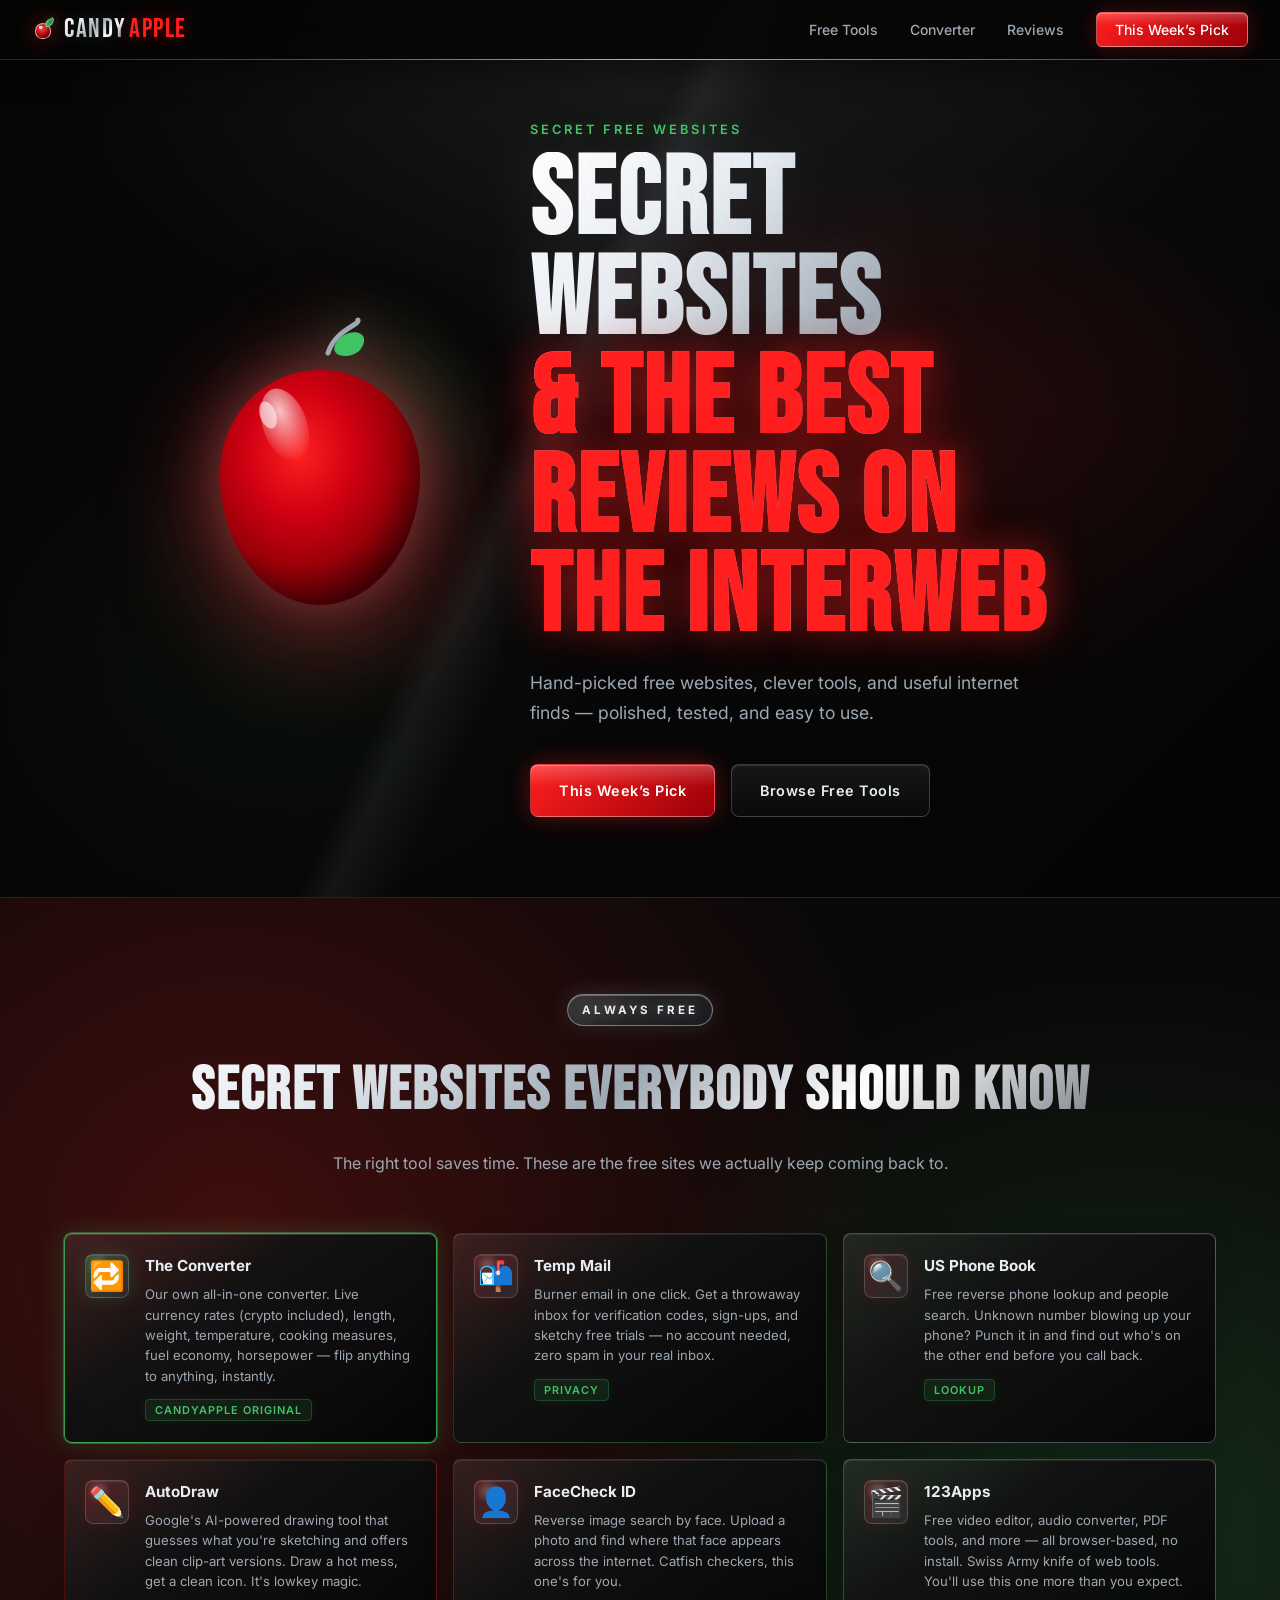
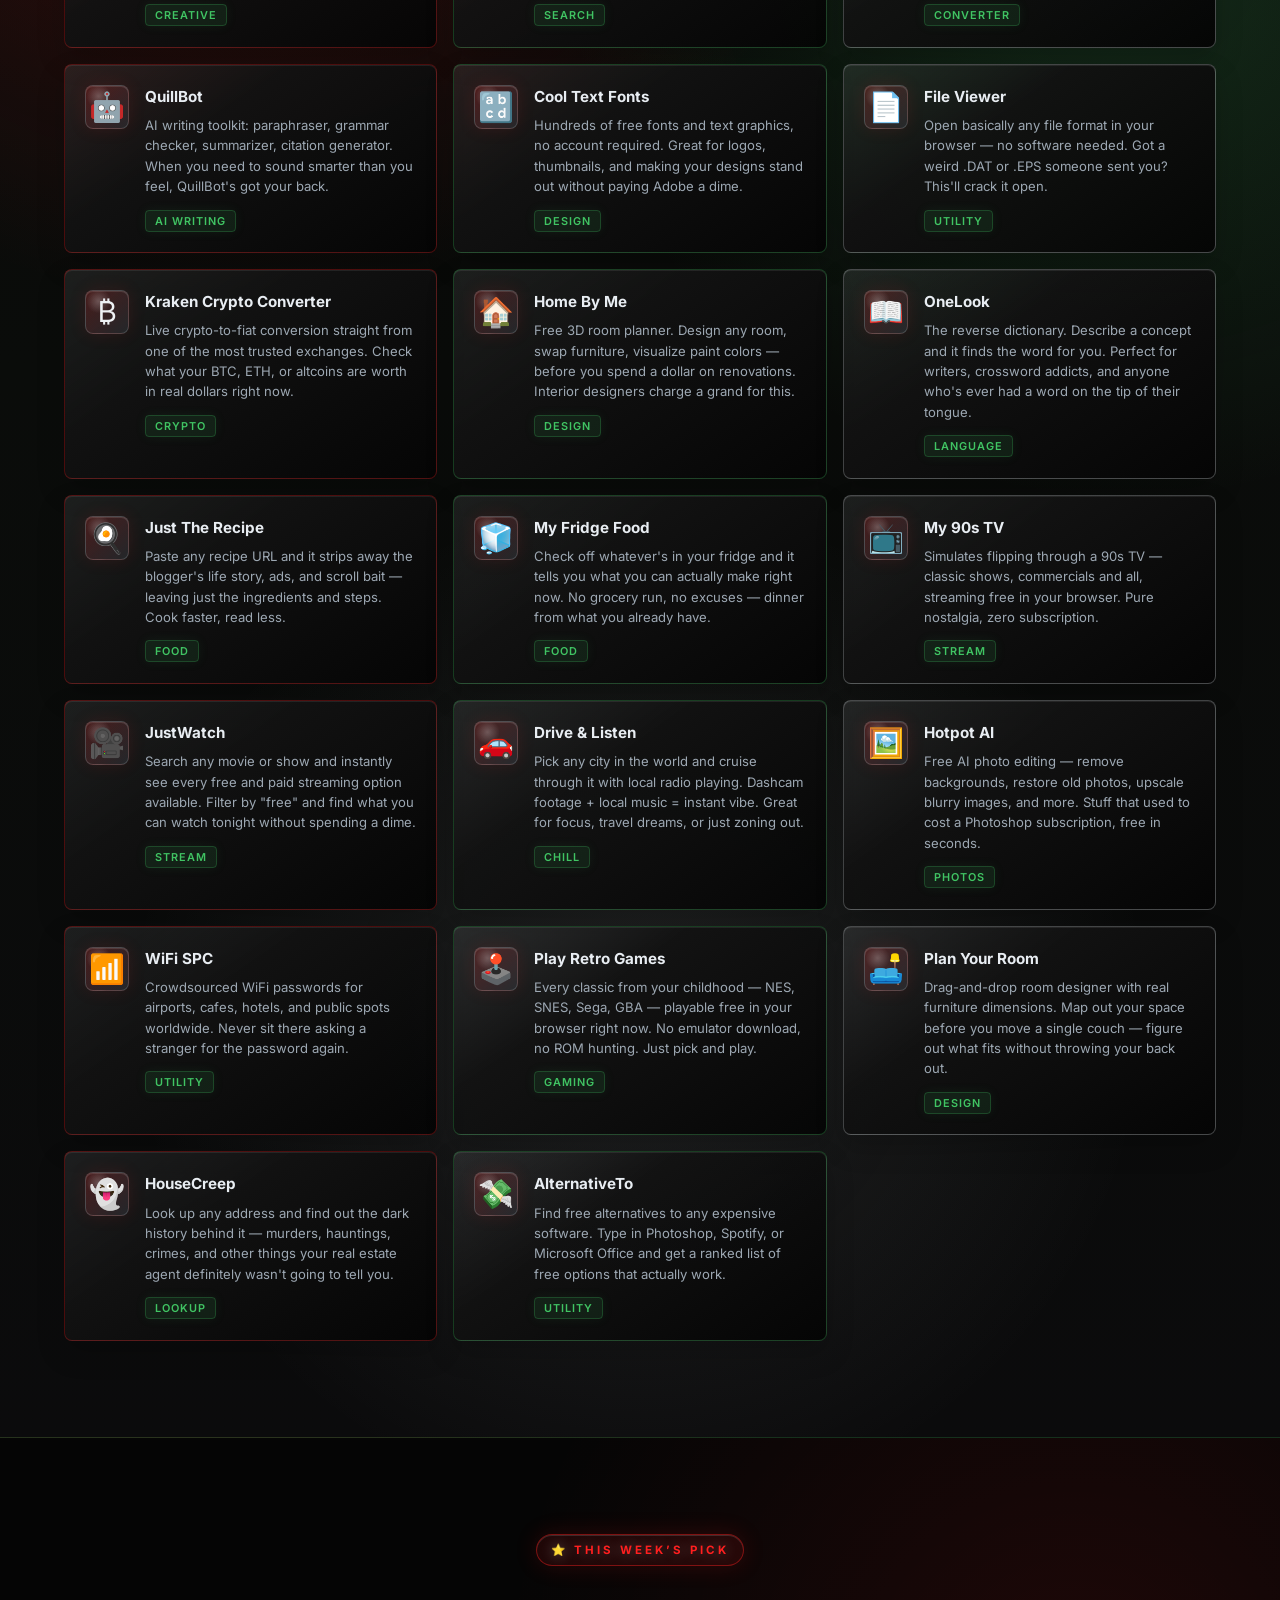
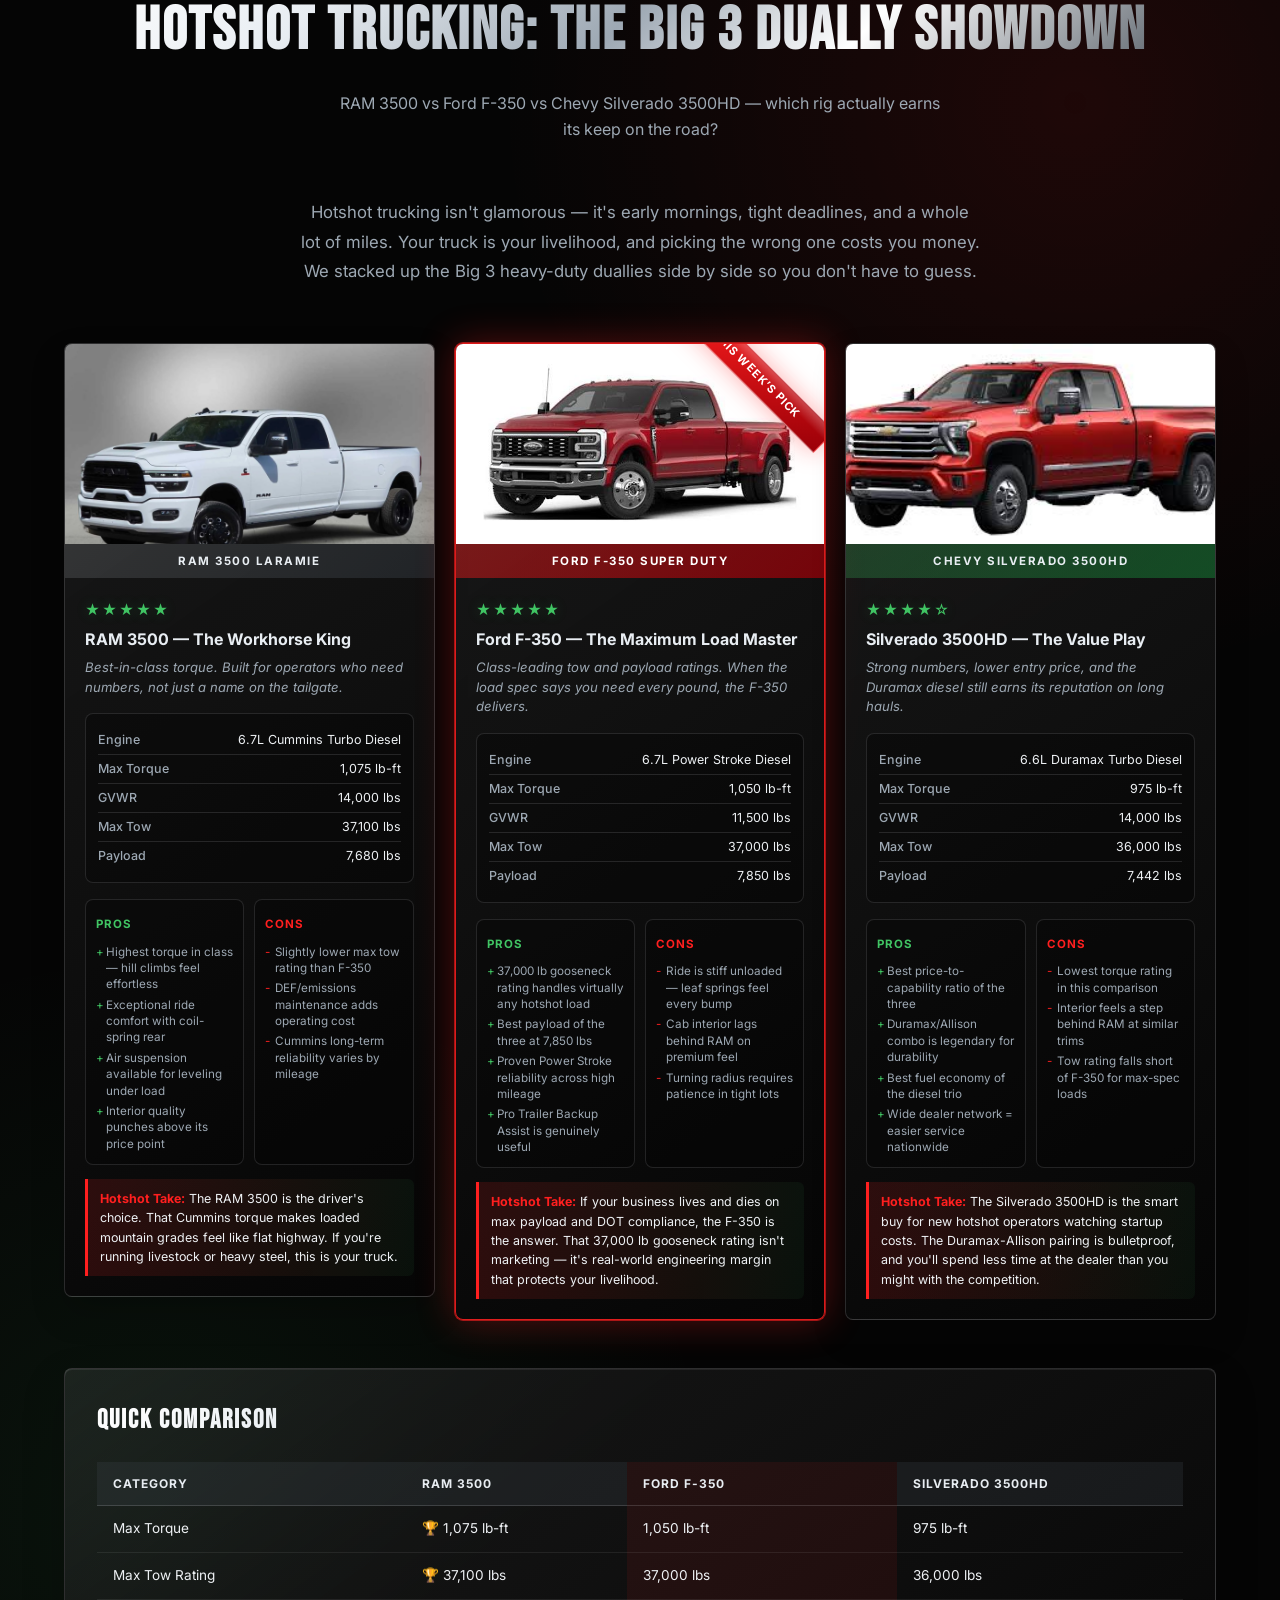
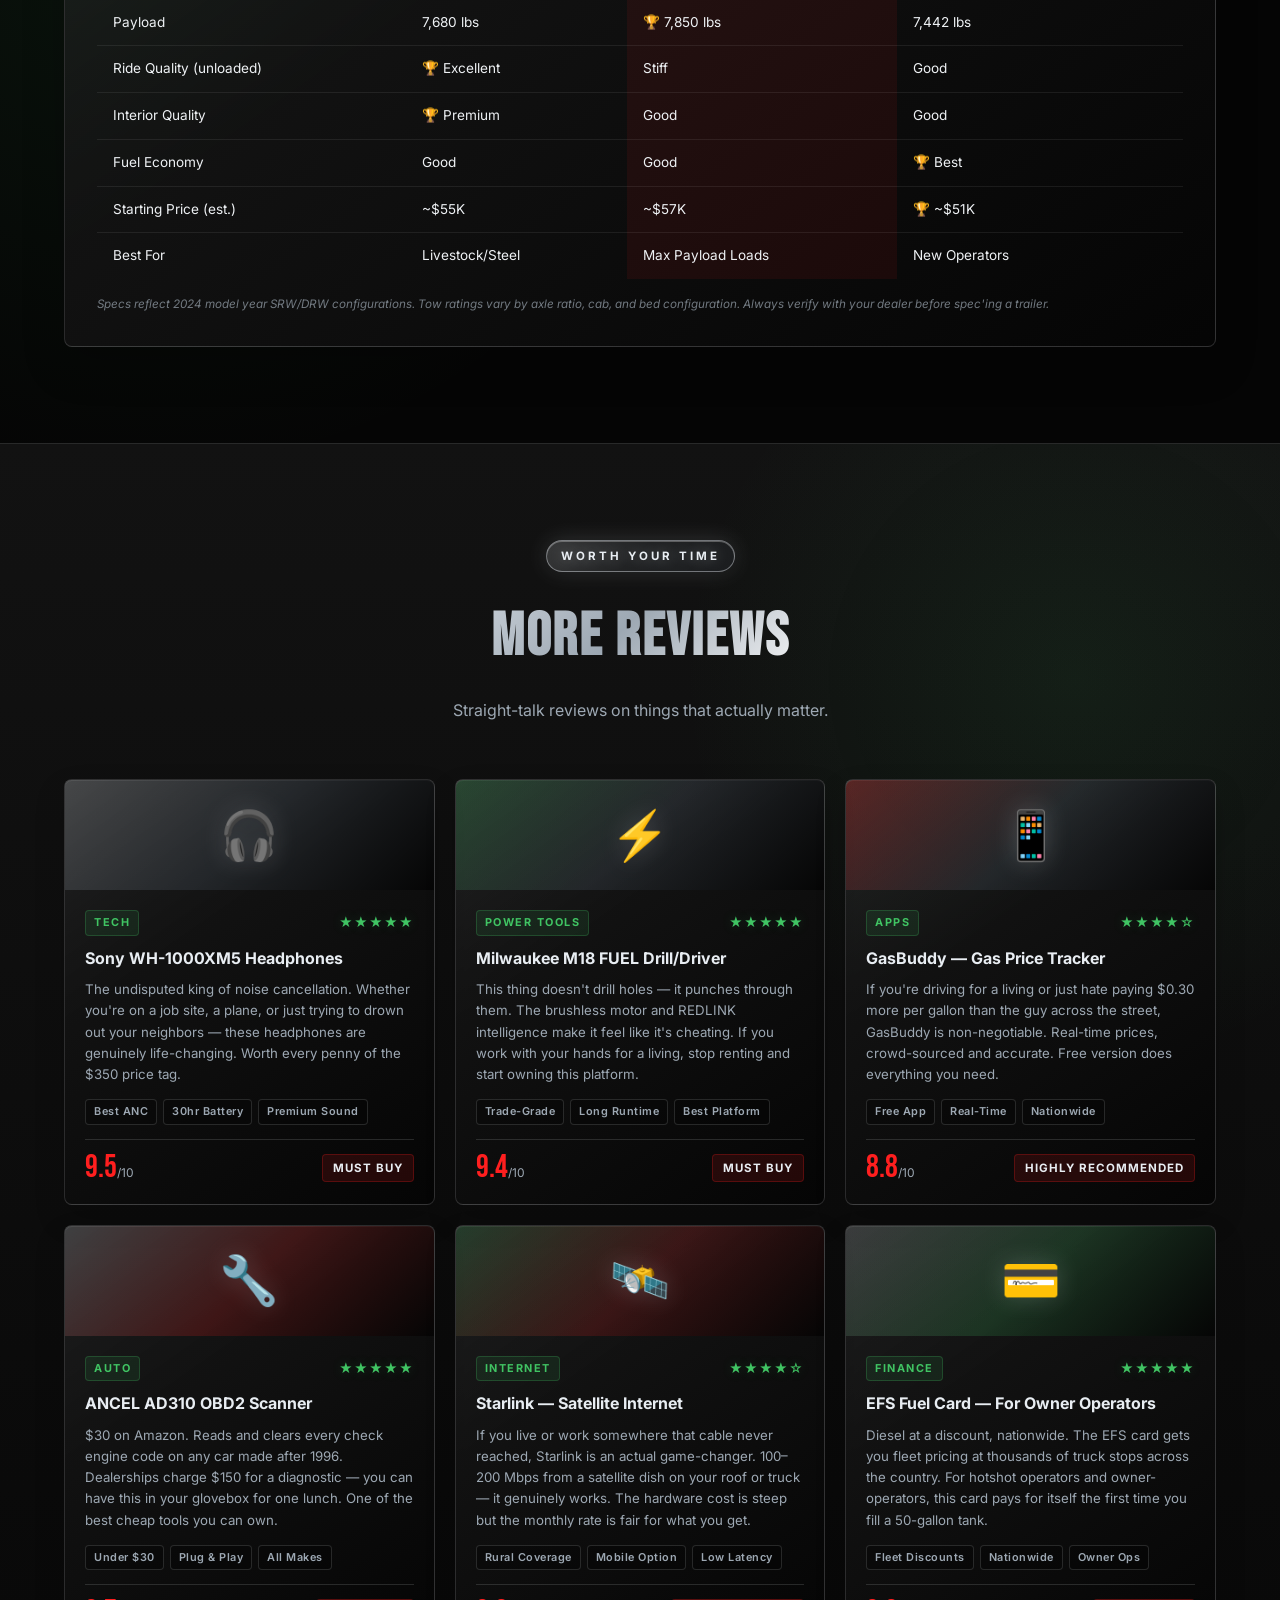
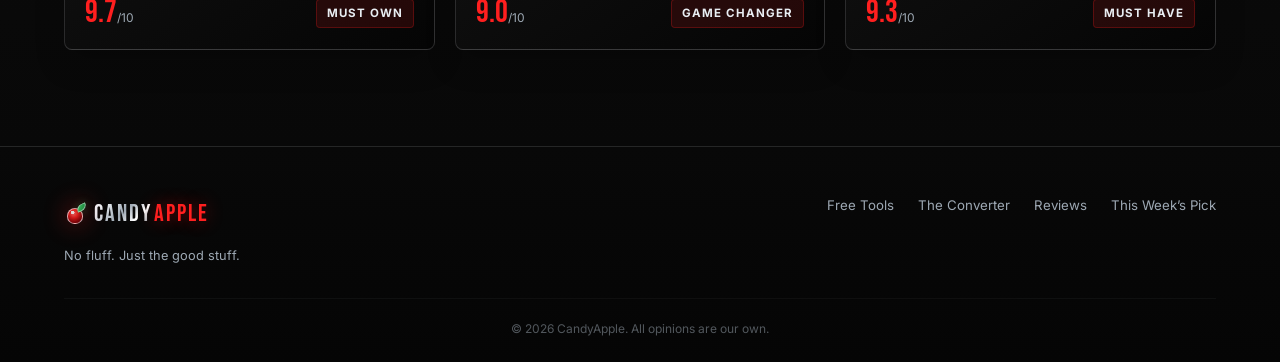
==== commit 177b9d38: "Add The Converter — all-in-one unit and currency converter New converter/ page with live currency ra" ====
--- a/index.html
+++ b/index.html
@@ -21,6 +21,7 @@
     </a>
     <ul class="nav-links">
       <li><a href="#tools">Free Tools</a></li>
+      <li><a href="converter/">Converter</a></li>
       <li><a href="#reviews">Reviews</a></li>
       <li><a href="#top-review" class="nav-cta">This Week’s Pick</a></li>
     </ul>
@@ -77,6 +78,15 @@
       </div>
       <div class="tools-grid">
 
+        <a href="converter/" class="tool-card tool-card-original">
+          <div class="tool-icon">🔁</div>
+          <div class="tool-body">
+            <h3>The Converter</h3>
+            <p>Our own all-in-one converter. Live currency rates (crypto included), length, weight, temperature, cooking measures, fuel economy, horsepower — flip anything to anything, instantly.</p>
+            <span class="tool-tag">CandyApple Original</span>
+          </div>
+        </a>
+
         <a href="https://temp-mail.org/en/" target="_blank" class="tool-card">
           <div class="tool-icon">📬</div>
           <div class="tool-body">
@@ -625,6 +635,7 @@
         </div>
         <div class="footer-links">
           <a href="#tools">Free Tools</a>
+          <a href="converter/">The Converter</a>
           <a href="#reviews">Reviews</a>
           <a href="#top-review">This Week’s Pick</a>
         </div>
--- a/style.css
+++ b/style.css
@@ -522,6 +522,19 @@
   border-color: rgba(232,237,242,0.26);
 }
 
+.tool-card-original,
+.tools-grid .tool-card-original {
+  border-color: rgba(64,196,99,0.8);
+  box-shadow: 0 0 0 1px rgba(64,196,99,0.4), var(--shadow-green), inset 0 1px 0 rgba(255,255,255,0.12);
+}
+
+.tool-card-original .tool-icon {
+  background:
+    radial-gradient(circle at 30% 24%, rgba(255,255,255,0.24), transparent 28%),
+    linear-gradient(135deg, rgba(64,196,99,0.3), rgba(63,72,82,0.34));
+  box-shadow: inset 0 1px 0 rgba(255,255,255,0.12), 0 0 18px rgba(64,196,99,0.18);
+}
+
 /* ===== TOP REVIEW ===== */
 .top-review-section {
   background:
